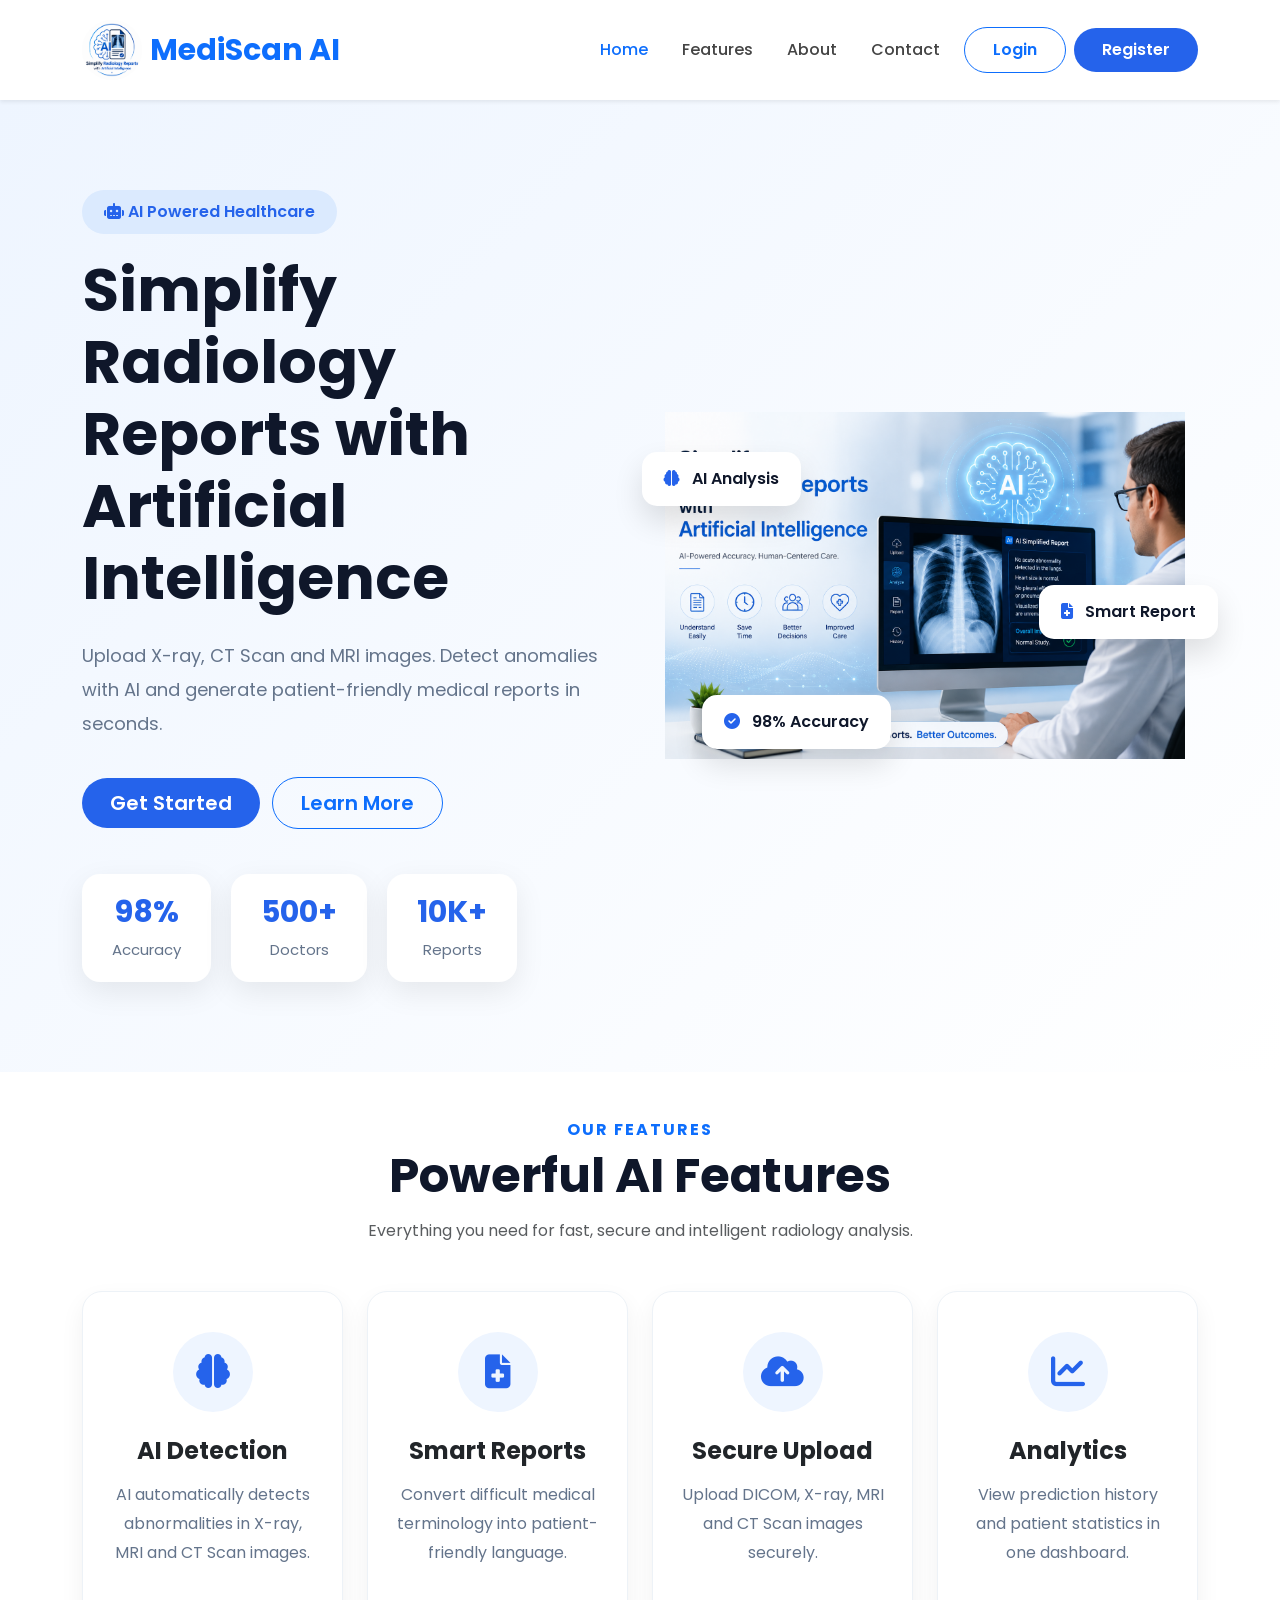
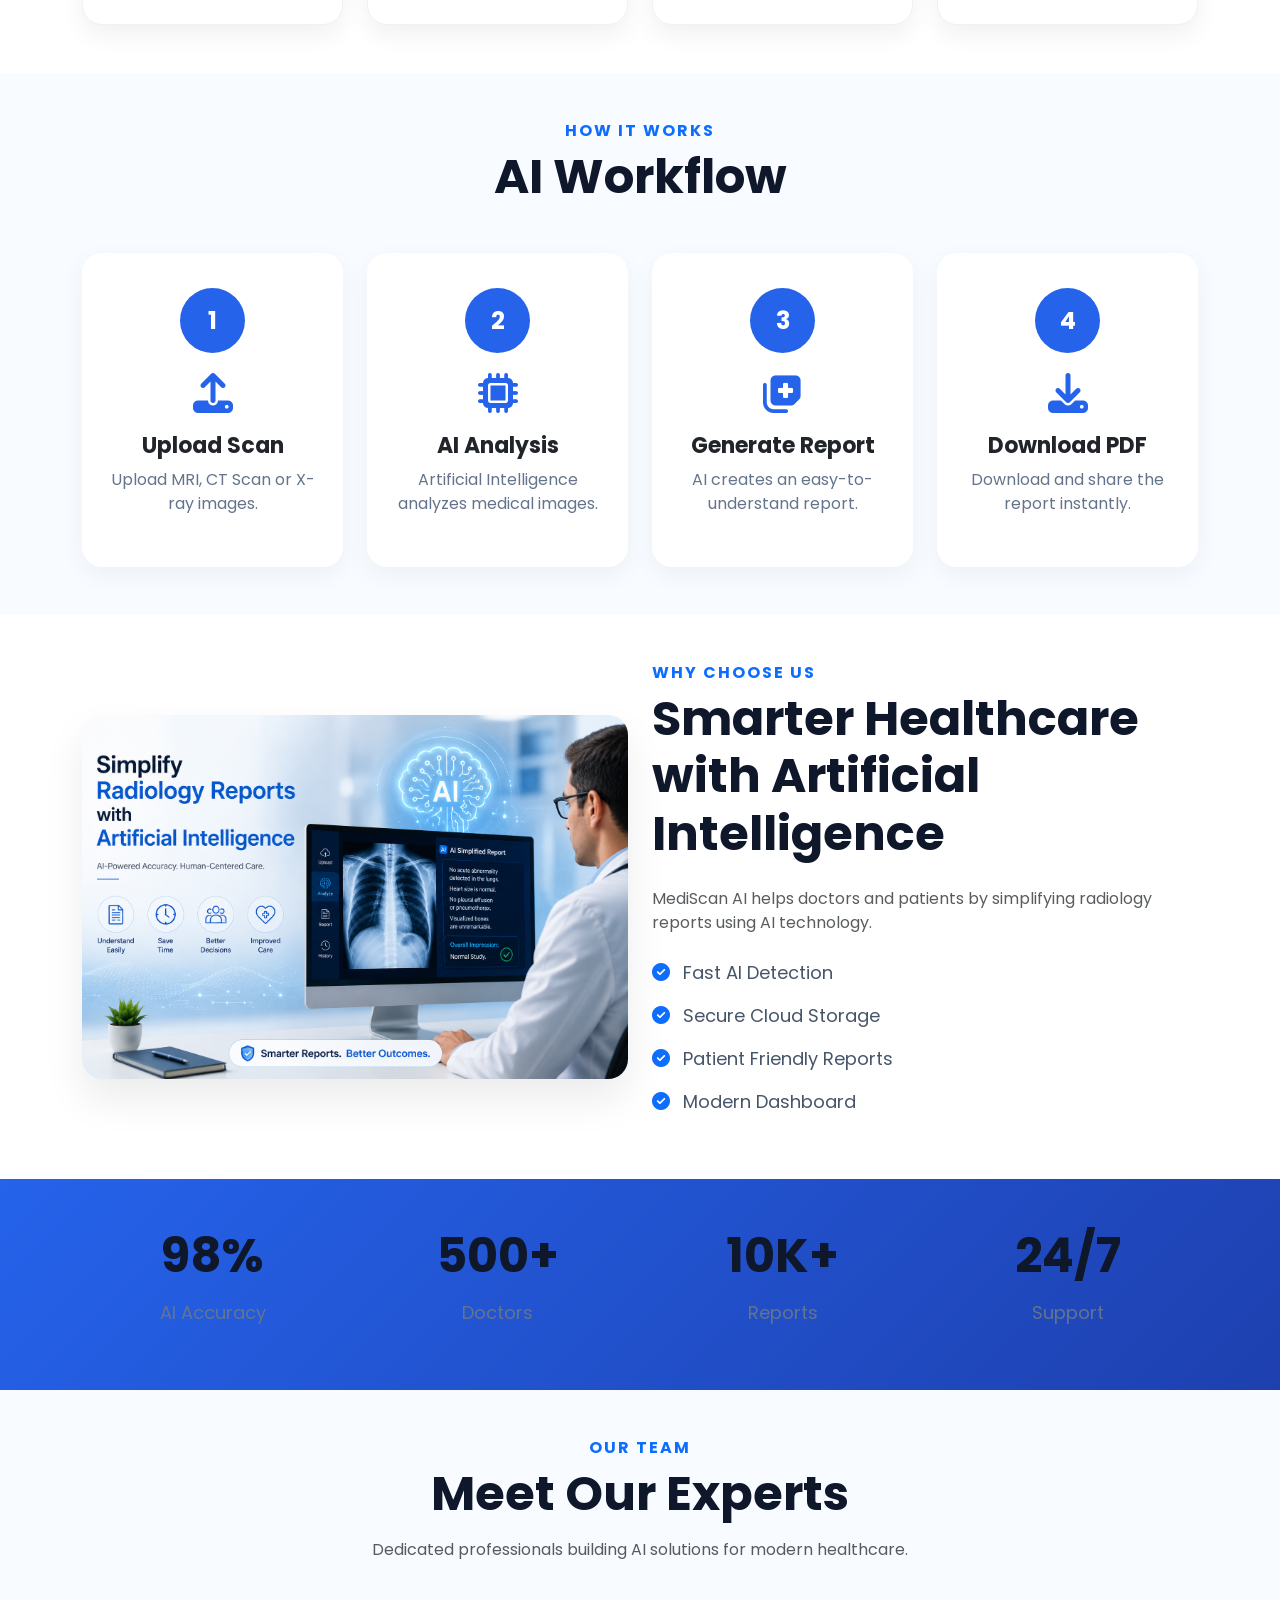
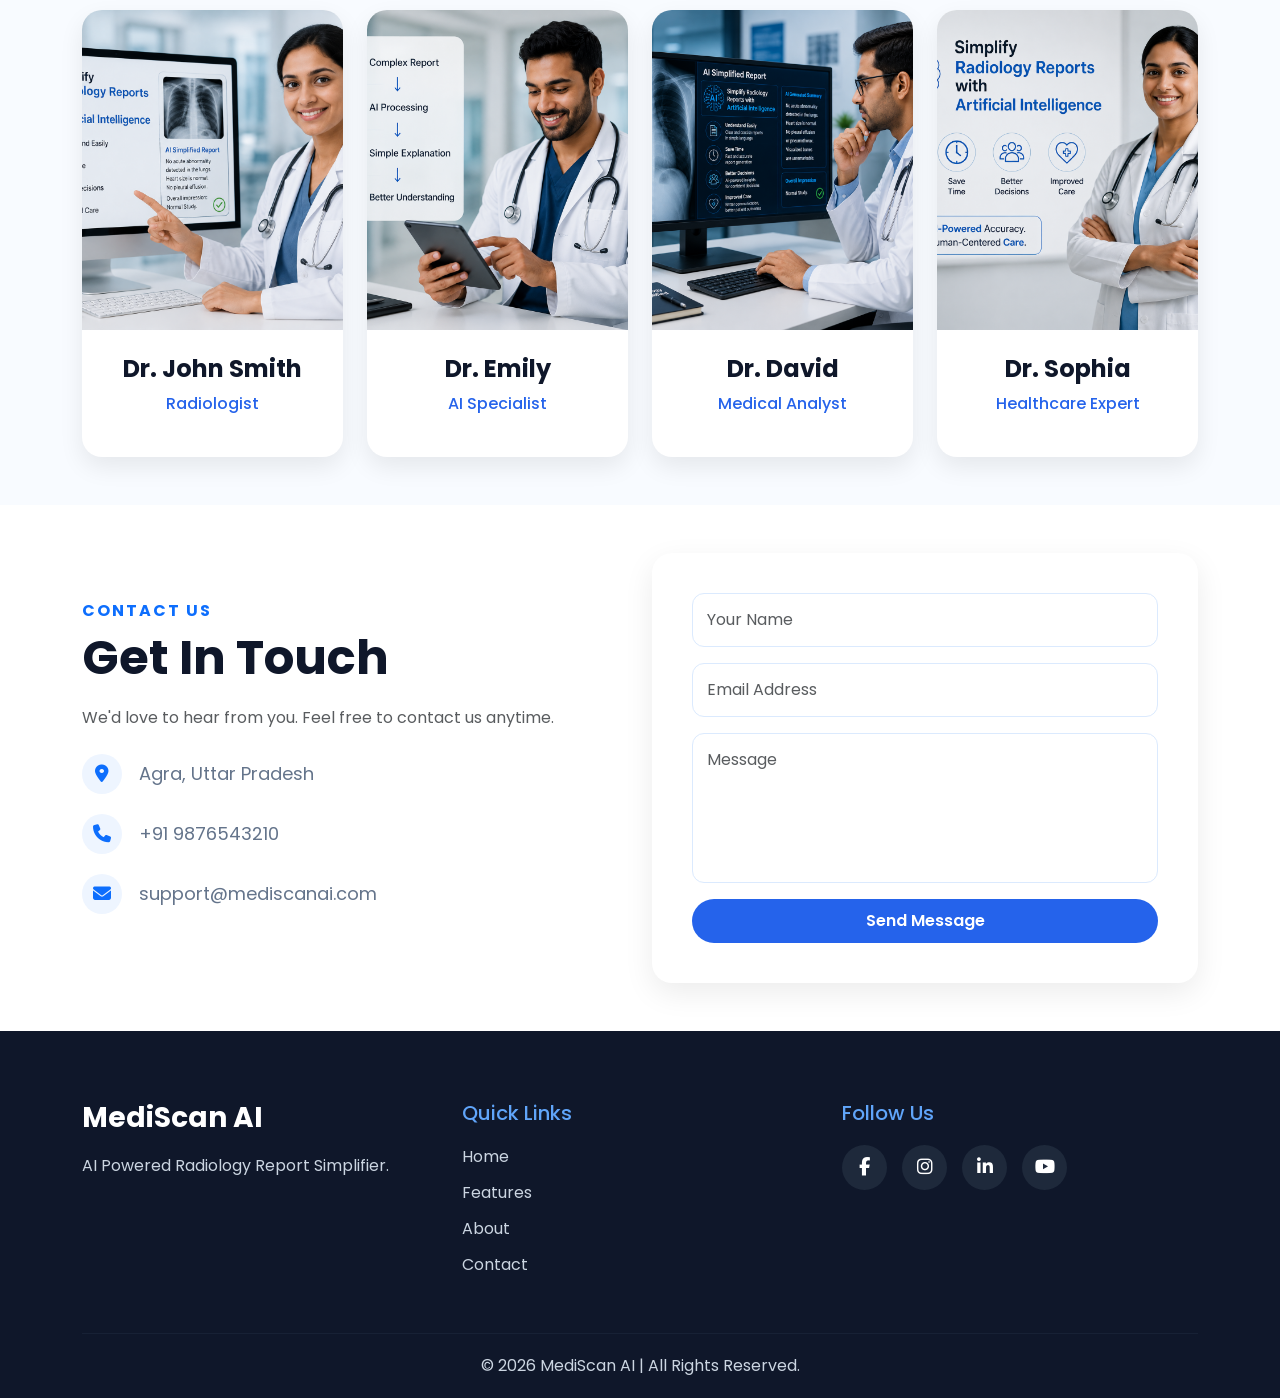
==== frontend/templates/index.html @ 9b52ec19 "update" ====
<!DOCTYPE html>
<html lang="en">

<head>

    <meta charset="UTF-8">
    <meta name="viewport" content="width=device-width, initial-scale=1.0">

    <title>MediScan AI | AI Powered Radiology Report Simplifier</title>

    <!-- Bootstrap -->
     <link href="https://cdn.jsdelivr.net/npm/bootstrap@5.3.7/dist/css/bootstrap.min.css" rel="stylesheet">
    <!-- <link rel="stylesheet" href="../static/bootstrap/css/bootstrap.min.css"> -->

    <!-- Font Awesome -->
    <link rel="stylesheet"
        href="https://cdnjs.cloudflare.com/ajax/libs/font-awesome/6.7.2/css/all.min.css">

    <!-- Google Font -->
    <link href="https://fonts.googleapis.com/css2?family=Poppins:wght@300;400;500;600;700;800&display=swap"
        rel="stylesheet">

    <!-- Custom CSS -->
    <link rel="stylesheet" href="../static/css/style.css">

</head>

<body>

    <!-- ================= NAVBAR ================= -->

    <nav class="navbar navbar-expand-lg navbar-light bg-white shadow-sm sticky-top">

        <div class="container">

            <a class="navbar-brand d-flex align-items-center" href="#">

                <img src="../static/images/logo.png"
                    class="logo me-2"
                    alt="Logo">

                <span>MediScan AI</span>

            </a>

            <button class="navbar-toggler"
                type="button"
                data-bs-toggle="collapse"
                data-bs-target="#navbar">

                <span class="navbar-toggler-icon"></span>

            </button>

            <div class="collapse navbar-collapse" id="navbar">

                <ul class="navbar-nav ms-auto align-items-lg-center">

                    <li class="nav-item">
                        <a class="nav-link active" href="#">Home</a>
                    </li>

                    <li class="nav-item">
                        <a class="nav-link" href="#features">Features</a>
                    </li>

                    <li class="nav-item">
                        <a class="nav-link" href="#about">About</a>
                    </li>

                    <li class="nav-item">
                        <a class="nav-link" href="#contact">Contact</a>
                    </li>

                    <li class="nav-item ms-lg-3">

                        <a href="login.html"
                            class="btn btn-outline-primary">

                            Login

                        </a>

                    </li>

                    <li class="nav-item ms-lg-2">

                        <a href="register.html"
                            class="btn btn-primary">

                            Register

                        </a>

                    </li>

                </ul>

            </div>

        </div>

    </nav>

    <!-- ================= HERO ================= -->

    <section class="hero">

        <div class="container">

            <div class="row align-items-center">

                <!-- Left Side -->

                <div class="col-lg-6">

                    <span class="hero-badge">

                        <i class="fa-solid fa-robot"></i>

                        AI Powered Healthcare

                    </span>

                    <h1>

                        Simplify Radiology Reports
                        with Artificial Intelligence

                    </h1>

                    <p>

                        Upload X-ray, CT Scan and MRI images.
                        Detect anomalies with AI and generate
                        patient-friendly medical reports in seconds.

                    </p>

                    <div class="hero-btn">

                        <a href="login.html"
                            class="btn btn-primary btn-lg">

                            Get Started

                        </a>

                        <a href="#features"
                            class="btn btn-outline-primary btn-lg ms-2">

                            Learn More

                        </a>

                    </div>

                    <!-- Hero Stats -->

                    <div class="hero-stats">

                        <div class="stat-card">

                            <h3>98%</h3>

                            <span>Accuracy</span>

                        </div>

                        <div class="stat-card">

                            <h3>500+</h3>

                            <span>Doctors</span>

                        </div>

                        <div class="stat-card">

                            <h3>10K+</h3>

                            <span>Reports</span>

                        </div>

                    </div>

                </div>

                <!-- Right Side -->

                <div class="col-lg-6">

                    <div class="hero-image-box">

                        <img src="../static/images/hero.png"
                            class="img-fluid hero-image">

                        <!-- Floating Card 1 -->

                        <div class="floating-card card-one">

                            <i class="fa-solid fa-brain"></i>

                            AI Analysis

                        </div>

                        <!-- Floating Card 2 -->

                        <div class="floating-card card-two">

                            <i class="fa-solid fa-file-medical"></i>

                            Smart Report

                        </div>

                        <!-- Floating Card 3 -->

                        <div class="floating-card card-three">

                            <i class="fa-solid fa-circle-check"></i>

                            98% Accuracy

                        </div>

                    </div>

                </div>

            </div>

        </div>

    </section>

    <!-- ================= FEATURES SECTION ================= -->

<section class="features py-5" id="features">

    <div class="container">

        <div class="text-center mb-5">

            <h6 class="text-primary fw-bold">OUR FEATURES</h6>

            <h2 class="fw-bold display-5">
                Powerful AI Features
            </h2>

            <p class="text-muted">
                Everything you need for fast, secure and intelligent radiology analysis.
            </p>

        </div>

        <div class="row g-4">

            <!-- Card 1 -->

            <div class="col-lg-3 col-md-6">

                <div class="feature-card">

                    <div class="feature-icon">
                        <i class="fas fa-brain"></i>
                    </div>

                    <h4>AI Detection</h4>

                    <p>
                        AI automatically detects abnormalities in X-ray, MRI and CT Scan images.
                    </p>

                </div>

            </div>

            <!-- Card 2 -->

            <div class="col-lg-3 col-md-6">

                <div class="feature-card">

                    <div class="feature-icon">
                        <i class="fas fa-file-medical"></i>
                    </div>

                    <h4>Smart Reports</h4>

                    <p>
                        Convert difficult medical terminology into patient-friendly language.
                    </p>

                </div>

            </div>

            <!-- Card 3 -->

            <div class="col-lg-3 col-md-6">

                <div class="feature-card">

                    <div class="feature-icon">
                        <i class="fas fa-cloud-upload-alt"></i>
                    </div>

                    <h4>Secure Upload</h4>

                    <p>
                        Upload DICOM, X-ray, MRI and CT Scan images securely.
                    </p>

                </div>

            </div>

            <!-- Card 4 -->

            <div class="col-lg-3 col-md-6">

                <div class="feature-card">

                    <div class="feature-icon">
                        <i class="fas fa-chart-line"></i>
                    </div>

                    <h4>Analytics</h4>

                    <p>
                        View prediction history and patient statistics in one dashboard.
                    </p>

                </div>

            </div>

        </div>

    </div>

</section>

<!-- ================= HOW IT WORKS ================= -->

<section class="process py-5">

    <div class="container">

        <div class="text-center mb-5">

            <h6 class="text-primary fw-bold">
                HOW IT WORKS
            </h6>

            <h2 class="display-5 fw-bold">
                AI Workflow
            </h2>

        </div>

        <div class="row text-center">

            <div class="col-lg-3 col-md-6">

                <div class="step-card">

                    <div class="step-number">1</div>

                    <i class="fas fa-upload"></i>

                    <h5>Upload Scan</h5>

                    <p>Upload MRI, CT Scan or X-ray images.</p>

                </div>

            </div>

            <div class="col-lg-3 col-md-6">

                <div class="step-card">

                    <div class="step-number">2</div>

                    <i class="fas fa-microchip"></i>

                    <h5>AI Analysis</h5>

                    <p>Artificial Intelligence analyzes medical images.</p>

                </div>

            </div>

            <div class="col-lg-3 col-md-6">

                <div class="step-card">

                    <div class="step-number">3</div>

                    <i class="fas fa-notes-medical"></i>

                    <h5>Generate Report</h5>

                    <p>AI creates an easy-to-understand report.</p>

                </div>

            </div>

            <div class="col-lg-3 col-md-6">

                <div class="step-card">

                    <div class="step-number">4</div>

                    <i class="fas fa-download"></i>

                    <h5>Download PDF</h5>

                    <p>Download and share the report instantly.</p>

                </div>

            </div>

        </div>

    </div>

</section>

<!-- ================= WHY CHOOSE US ================= -->

<section class="choose py-5" id="about">

    <div class="container">

        <div class="row align-items-center">

            <div class="col-lg-6">

                <img src="../static/images/about.png"
                    class="img-fluid"
                    alt="About">

            </div>

            <div class="col-lg-6">

                <h6 class="text-primary fw-bold">
                    WHY CHOOSE US
                </h6>

                <h2 class="display-5 fw-bold mb-4">

                    Smarter Healthcare with Artificial Intelligence

                </h2>

                <p class="text-muted">

                    MediScan AI helps doctors and patients by simplifying radiology
                    reports using AI technology.

                </p>

                <ul class="list-unstyled mt-4">

                    <li class="mb-3">
                        <i class="fas fa-check-circle text-primary me-2"></i>
                        Fast AI Detection
                    </li>

                    <li class="mb-3">
                        <i class="fas fa-check-circle text-primary me-2"></i>
                        Secure Cloud Storage
                    </li>

                    <li class="mb-3">
                        <i class="fas fa-check-circle text-primary me-2"></i>
                        Patient Friendly Reports
                    </li>

                    <li class="mb-3">
                        <i class="fas fa-check-circle text-primary me-2"></i>
                        Modern Dashboard
                    </li>

                </ul>

            </div>

        </div>

    </div>

</section>

<!-- part -2 -->

<!-- ================= COUNTER ================= -->

<section class="counter py-5">

    <div class="container">

        <div class="row text-center">

            <div class="col-lg-3 col-md-6">

                <div class="counter-box">

                    <h2>98%</h2>

                    <p>AI Accuracy</p>

                </div>

            </div>

            <div class="col-lg-3 col-md-6">

                <div class="counter-box">

                    <h2>500+</h2>

                    <p>Doctors</p>

                </div>

            </div>

            <div class="col-lg-3 col-md-6">

                <div class="counter-box">

                    <h2>10K+</h2>

                    <p>Reports</p>

                </div>

            </div>

            <div class="col-lg-3 col-md-6">

                <div class="counter-box">

                    <h2>24/7</h2>

                    <p>Support</p>

                </div>

            </div>

        </div>

    </div>

</section>
<!-- part -2 ending -->


<!-- part - 3 -->

<!-- ================= TEAM SECTION ================= -->

<section class="team py-5" id="team">

    <div class="container">

        <div class="text-center mb-5">

            <h6 class="text-primary fw-bold">
                OUR TEAM
            </h6>

            <h2 class="display-5 fw-bold">
                Meet Our Experts
            </h2>

            <p class="text-muted">
                Dedicated professionals building AI solutions for modern healthcare.
            </p>

        </div>

        <div class="row g-4">

            <!-- Member 1 -->

            <div class="col-lg-3 col-md-6">

                <div class="team-card">

                    <img src="../static/images/team1.png"
                        class="img-fluid">

                    <div class="team-content">

                        <h4>Dr. John Smith</h4>

                        <p>Radiologist</p>

                    </div>

                </div>

            </div>

            <!-- Member 2 -->

            <div class="col-lg-3 col-md-6">

                <div class="team-card">

                    <img src="../static/images/team2.png"
                        class="img-fluid">

                    <div class="team-content">

                        <h4>Dr. Emily</h4>

                        <p>AI Specialist</p>

                    </div>

                </div>

            </div>

            <!-- Member 3 -->

            <div class="col-lg-3 col-md-6">

                <div class="team-card">

                    <img src="../static/images/team3.png"
                        class="img-fluid">

                    <div class="team-content">

                        <h4>Dr. David</h4>

                        <p>Medical Analyst</p>

                    </div>

                </div>

            </div>

            <!-- Member 4 -->

            <div class="col-lg-3 col-md-6">

                <div class="team-card">

                    <img src="../static/images/team4.png"
                        class="img-fluid">

                    <div class="team-content">

                        <h4>Dr. Sophia</h4>

                        <p>Healthcare Expert</p>

                    </div>

                </div>

            </div>

        </div>

    </div>

</section>

<!-- ================= CONTACT ================= -->

<section class="contact py-5" id="contact">

    <div class="container">

        <div class="row align-items-center">

            <div class="col-lg-6">

                <h6 class="text-primary fw-bold">
                    CONTACT US
                </h6>

                <h2 class="display-5 fw-bold">
                    Get In Touch
                </h2>

                <p class="text-muted">

                    We'd love to hear from you. Feel free to contact us anytime.

                </p>

                <div class="contact-info mt-4">

                    <p>
                        <i class="fas fa-map-marker-alt text-primary"></i>

                        Agra, Uttar Pradesh
                    </p>

                    <p>
                        <i class="fas fa-phone text-primary"></i>

                        +91 9876543210
                    </p>

                    <p>
                        <i class="fas fa-envelope text-primary"></i>

                        support@mediscanai.com
                    </p>

                </div>

            </div>

            <div class="col-lg-6">

                <form>

                    <input
                        type="text"
                        class="form-control mb-3"
                        placeholder="Your Name">

                    <input
                        type="email"
                        class="form-control mb-3"
                        placeholder="Email Address">

                    <textarea
                        rows="5"
                        class="form-control mb-3"
                        placeholder="Message"></textarea>

                    <button class="btn btn-primary">

                        Send Message

                    </button>

                </form>

            </div>

        </div>

    </div>

</section>

<!-- ================= FOOTER ================= -->

<footer class="footer">

    <div class="container">

        <div class="row">

            <div class="col-lg-4">

                <h3>MediScan AI</h3>

                <p>

                    AI Powered Radiology Report Simplifier.

                </p>

            </div>

            <div class="col-lg-4">

                <h5>Quick Links</h5>

                <ul>

                    <li><a href="#">Home</a></li>

                    <li><a href="#features">Features</a></li>

                    <li><a href="#about">About</a></li>

                    <li><a href="#contact">Contact</a></li>

                </ul>

            </div>

            <div class="col-lg-4">

                <h5>Follow Us</h5>

                <div class="social-icons">

                    <a href="#">
                        <i class="fab fa-facebook-f"></i>
                    </a>

                    <a href="#">
                        <i class="fab fa-instagram"></i>
                    </a>

                    <a href="#">
                        <i class="fab fa-linkedin-in"></i>
                    </a>

                    <a href="#">
                        <i class="fab fa-youtube"></i>
                    </a>

                </div>

            </div>

        </div>

        <hr>

        <p class="text-center mb-0">

            © 2026 MediScan AI | All Rights Reserved.

        </p>

    </div>

</footer>

<!-- part - 3 ending -->

    <!-- Next Section -->



    <!-- Bootstrap JS -->
     <script src="https://cdn.jsdelivr.net/npm/bootstrap@5.3.7/dist/js/bootstrap.bundle.min.js"></script>

    <!-- <script src="../static/bootstrap/js/bootstrap.bundle.min.js"></script> -->

    <!-- Main JS -->

    <script src="../static/js/main.js"></script>

</body>

</html>
---- frontend/static/css/style.css ----
/* part -1 */
/*=========================================
        GOOGLE FONT
=========================================*/
@import url('https://fonts.googleapis.com/css2?family=Poppins:wght@300;400;500;600;700;800&display=swap');

/*=========================================
            RESET
=========================================*/

*{
    margin:0;
    padding:0;
    box-sizing:border-box;
    font-family:'Poppins',sans-serif;
}

html{
    scroll-behavior:smooth;
}

body{
    background:#f5f9ff;
    overflow-x:hidden;
}

/*=========================================
            NAVBAR
=========================================*/

.navbar{
    padding:15px 0;
    transition:.3s;
}

.logo{
    width:60px;
    height:60px;
    border-radius:50%;
}

.navbar-brand span{
    font-size:30px;
    font-weight:700;
    color:#0d6efd;
}

.nav-link{
    margin-left:18px;
    color:#444 !important;
    font-weight:500;
    transition:.3s;
}

.nav-link:hover{
    color:#0d6efd !important;
}

.nav-link.active{
    color:#0d6efd !important;
}

.btn{
    border-radius:40px;
    padding:10px 28px;
    font-weight:600;
}

/*=========================================
            HERO SECTION
=========================================*/

.hero{

    padding:90px 0;

    background:linear-gradient(135deg,#eef5ff,#ffffff);

}

.hero-badge{

    display:inline-block;

    padding:10px 22px;

    background:#dbeafe;

    color:#2563eb;

    border-radius:30px;

    font-weight:600;

    margin-bottom:20px;

}

.hero h1{

    font-size:60px;

    font-weight:700;

    line-height:1.2;

    color:#0f172a;

    margin-bottom:25px;

}

.hero p{

    font-size:18px;

    color:#64748b;

    line-height:1.9;

    margin-bottom:35px;

}

.hero-btn{

    margin-bottom:45px;

}

/*=========================================
        HERO STATS
=========================================*/

.hero-stats{

    display:flex;

    gap:20px;

    flex-wrap:wrap;

}

.stat-card{

    background:#fff;

    padding:20px 30px;

    border-radius:18px;

    box-shadow:0 10px 30px rgba(0,0,0,.08);

    text-align:center;

    transition:.3s;

}

.stat-card:hover{

    transform:translateY(-8px);

}

.stat-card h3{

    color:#2563eb;

    font-size:30px;

    font-weight:700;

}

.stat-card span{

    color:#64748b;

    font-size:15px;

}

/*=========================================
        HERO IMAGE
=========================================*/

.hero-image-box{

    position:relative;

    text-align:center;

}

.hero-image{

    width:100%;

    max-width:520px;

    animation:float 4s ease-in-out infinite;

}

/*=========================================
        FLOATING CARDS
=========================================*/

.floating-card{

    position:absolute;

    background:#fff;

    padding:15px 22px;

    border-radius:15px;

    box-shadow:0 15px 30px rgba(0,0,0,.12);

    font-weight:600;

    color:#0f172a;

    animation:floatCard 3s ease-in-out infinite;

}

.floating-card i{

    color:#2563eb;

    margin-right:8px;

}

.card-one{

    top:40px;

    left:-10px;

}

.card-two{

    bottom:120px;

    right:-20px;

}

.card-three{

    bottom:10px;

    left:50px;

}

/*=========================================
            ANIMATION
=========================================*/

@keyframes float{

    0%{
        transform:translateY(0);
    }

    50%{
        transform:translateY(-18px);
    }

    100%{
        transform:translateY(0);
    }

}

@keyframes floatCard{

    0%{
        transform:translateY(0);
    }

    50%{
        transform:translateY(-10px);
    }

    100%{
        transform:translateY(0);
    }

}

/*=========================================
        BUTTON EFFECT
=========================================*/

.btn-primary{

    background:#2563eb;

    border:none;

}

.btn-primary:hover{

    background:#1d4ed8;

    transform:translateY(-3px);

    box-shadow:0 10px 25px rgba(37,99,235,.35);

}

.btn-outline-primary:hover{

    transform:translateY(-3px);

}

/*=========================================
        RESPONSIVE
=========================================*/

@media(max-width:991px){

.hero{

    text-align:center;

}

.hero h1{

    font-size:42px;

}

.hero-image{

    margin-top:50px;

}

.hero-stats{

    justify-content:center;

}

.floating-card{

    display:none;

}

}

@media(max-width:576px){

.hero{

    padding:60px 0;

}

.hero h1{

    font-size:32px;

}

.hero p{

    font-size:16px;

}

.btn{

    width:100%;

    margin-bottom:15px;

}

.hero-stats{

    flex-direction:column;

}

.stat-card{

    width:100%;

}

}


 /* part - 2 */
/*=========================================
        FEATURES SECTION
=========================================*/

.features{

    padding:100px 0;

    background:#ffffff;

}

.feature-card{

    background:#ffffff;

    padding:40px 25px;

    border-radius:20px;

    text-align:center;

    transition:.4s;

    box-shadow:0 10px 25px rgba(0,0,0,.06);

    border:1px solid #edf2f7;

    height:100%;

}

.feature-card:hover{

    transform:translateY(-12px);

    box-shadow:0 20px 40px rgba(37,99,235,.15);

}

.feature-icon{

    width:80px;

    height:80px;

    margin:auto;

    margin-bottom:25px;

    background:#eef5ff;

    color:#2563eb;

    border-radius:50%;

    display:flex;

    justify-content:center;

    align-items:center;

    font-size:34px;

    transition:.4s;

}

.feature-card:hover .feature-icon{

    background:#2563eb;

    color:#fff;

}

.feature-card h4{

    font-size:24px;

    font-weight:700;

    margin-bottom:15px;

}

.feature-card p{

    color:#64748b;

    line-height:1.8;

}

/*=========================================
        HOW IT WORKS
=========================================*/

.process{

    background:#f8fbff;

    padding:100px 0;

}

.step-card{

    background:#fff;

    padding:35px 25px;

    border-radius:20px;

    transition:.4s;

    box-shadow:0 8px 25px rgba(0,0,0,.05);

    height:100%;

}

.step-card:hover{

    transform:translateY(-10px);

}

.step-number{

    width:65px;

    height:65px;

    border-radius:50%;

    background:#2563eb;

    color:white;

    font-size:24px;

    font-weight:700;

    display:flex;

    justify-content:center;

    align-items:center;

    margin:auto;

    margin-bottom:20px;

}

.step-card i{

    font-size:40px;

    color:#2563eb;

    margin-bottom:20px;

}

.step-card h5{

    font-size:22px;

    font-weight:700;

}

.step-card p{

    color:#64748b;

}

/*=========================================
        WHY CHOOSE US
=========================================*/

.choose{

    padding:100px 0;

    background:#fff;

}

.choose img{

    border-radius:20px;

    box-shadow:0 20px 40px rgba(0,0,0,.08);

}

.choose h2{

    color:#0f172a;

}

.choose ul li{

    font-size:18px;

    color:#475569;

}

/*=========================================
        COUNTER
=========================================*/

.counter{

    padding:80px 0;

    background:linear-gradient(135deg,#2563eb,#1e40af);

}

.counter-box{

    color:#fff;

    text-align:center;

}

.counter-box h2{

    font-size:48px;

    font-weight:700;

}

.counter-box p{

    font-size:18px;

    margin-top:10px;

}

/*=========================================
        SECTION TITLE
=========================================*/

section h6{

    letter-spacing:2px;

    text-transform:uppercase;

}

section h2{

    color:#0f172a;

    margin-bottom:15px;

}

section p{

    color:#64748b;

}

/*=========================================
        RESPONSIVE
=========================================*/

@media(max-width:991px){

.feature-card,
.step-card{

    margin-bottom:30px;

}

.choose{

    text-align:center;

}

.choose img{

    margin-bottom:40px;

}

.counter-box{

    margin-bottom:30px;

}

}

@media(max-width:576px){

.feature-card{

    padding:30px 20px;

}

.step-card{

    padding:30px 20px;

}

.counter-box h2{

    font-size:36px;

}

}


/* Mobile views */

/*=========================================
        MOBILE VIEW
=========================================*/

@media (max-width:768px){

/* Navbar */

.navbar-brand span{

    font-size:22px;

}

.logo{

    width:45px;
    height:45px;

}

.navbar-nav{

    text-align:center;

}

.nav-item{

    margin:10px 0;

}

/* Hero */

.hero{

    padding:60px 0;

    text-align:center;

}

.hero h1{

    font-size:34px;

}

.hero p{

    font-size:16px;

}

.hero-btn{

    display:flex;

    flex-direction:column;

    gap:15px;

}

.hero-btn .btn{

    width:100%;

}

.hero-image{

    margin-top:40px;

    max-width:330px;

}

.floating-card{

    display:none;

}

/* Hero Stats */

.hero-stats{

    flex-direction:column;

    align-items:center;

}

.stat-card{

    width:90%;

}

/* Features */

.feature-card{

    margin-bottom:25px;

}

/* Process */

.step-card{

    margin-bottom:25px;

}

/* About */

.choose{

    text-align:center;

}

.choose img{

    margin-bottom:30px;

}

/* Counter */

.counter-box{

    margin-bottom:30px;

}

}

/* part -2 ending */

/* part - 3 */
/*=========================================
            TEAM SECTION
=========================================*/

.team{

    padding:100px 0;

    background:#f8fbff;

}

.team-card{

    background:#fff;

    border-radius:20px;

    overflow:hidden;

    box-shadow:0 10px 25px rgba(0,0,0,.08);

    transition:.4s;

    text-align:center;

    height:100%;

}

.team-card:hover{

    transform:translateY(-12px);

    box-shadow:0 20px 40px rgba(37,99,235,.18);

}

.team-card img{

    width:100%;

    height:320px;

    object-fit:cover;

}

.team-content{

    padding:25px;

}

.team-content h4{

    font-size:24px;

    font-weight:700;

    color:#0f172a;

}

.team-content p{

    color:#2563eb;

    font-weight:500;

}


/*=========================================
            CONTACT
=========================================*/

.contact{

    padding:100px 0;

    background:#ffffff;

}

.contact h2{

    margin-bottom:20px;

}

.contact-info p{

    font-size:18px;

    margin-bottom:20px;

}

.contact-info i{

    width:40px;

    height:40px;

    background:#eef5ff;

    color:#2563eb;

    border-radius:50%;

    text-align:center;

    line-height:40px;

    margin-right:12px;

}

.contact form{

    background:#fff;

    padding:40px;

    border-radius:20px;

    box-shadow:0 10px 30px rgba(0,0,0,.08);

}

.contact .form-control{

    border-radius:12px;

    padding:14px;

    border:1px solid #dbeafe;

}

.contact .form-control:focus{

    border-color:#2563eb;

    box-shadow:0 0 10px rgba(37,99,235,.15);

}

.contact textarea{

    resize:none;

}

.contact button{

    width:100%;

}


/*=========================================
            FOOTER
=========================================*/

.footer{

    background:#0f172a;

    color:#fff;

    padding:70px 0 20px;

}

.footer h3{

    font-weight:700;

    margin-bottom:20px;

}

.footer h5{

    margin-bottom:20px;

    color:#60a5fa;

}

.footer p{

    color:#cbd5e1;

}

.footer ul{

    list-style:none;

    padding:0;

}

.footer ul li{

    margin-bottom:12px;

}

.footer ul li a{

    color:#cbd5e1;

    text-decoration:none;

    transition:.3s;

}

.footer ul li a:hover{

    color:#60a5fa;

    padding-left:8px;

}

.social-icons{

    display:flex;

    gap:15px;

}

.social-icons a{

    width:45px;

    height:45px;

    background:#1e293b;

    border-radius:50%;

    display:flex;

    justify-content:center;

    align-items:center;

    color:#fff;

    text-decoration:none;

    transition:.3s;

    font-size:18px;

}

.social-icons a:hover{

    background:#2563eb;

    transform:translateY(-6px);

}

.footer hr{

    border-color:#334155;

    margin:40px 0 20px;

}


/*=========================================
            RESPONSIVE
=========================================*/

@media(max-width:991px){

.team-card{

    margin-bottom:30px;

}

.contact{

    text-align:center;

}

.contact-info{

    margin-bottom:40px;

}

.contact form{

    padding:30px;

}

.footer{

    text-align:center;

}

.social-icons{

    justify-content:center;

    margin-top:20px;

}

.footer .col-lg-4{

    margin-bottom:35px;

}

}


@media(max-width:576px){

.team{

    padding:70px 0;

}

.team-card img{

    height:260px;

}

.contact{

    padding:70px 0;

}

.contact form{

    padding:25px;

}

.footer{

    padding:50px 0 20px;

}

.footer h3{

    font-size:28px;

}

.footer h5{

    font-size:20px;

}

.social-icons a{

    width:40px;

    height:40px;

}

}
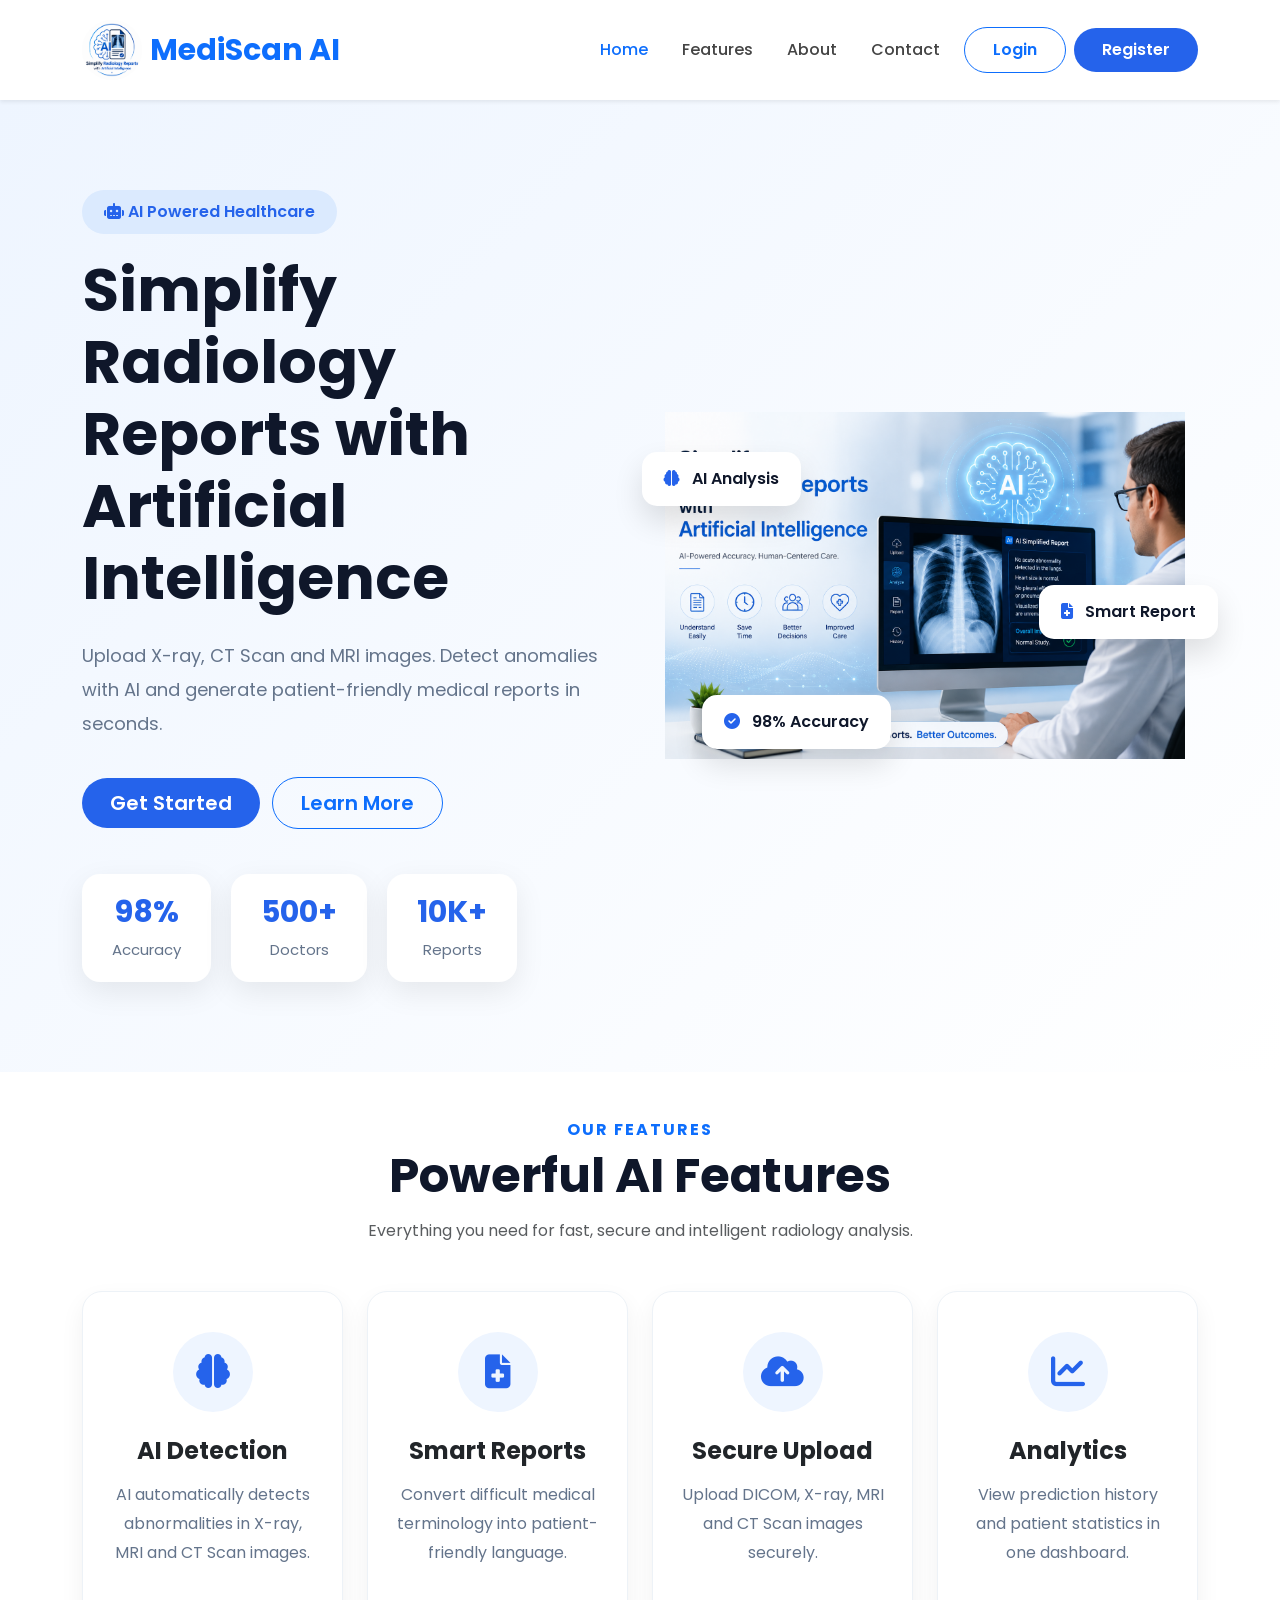
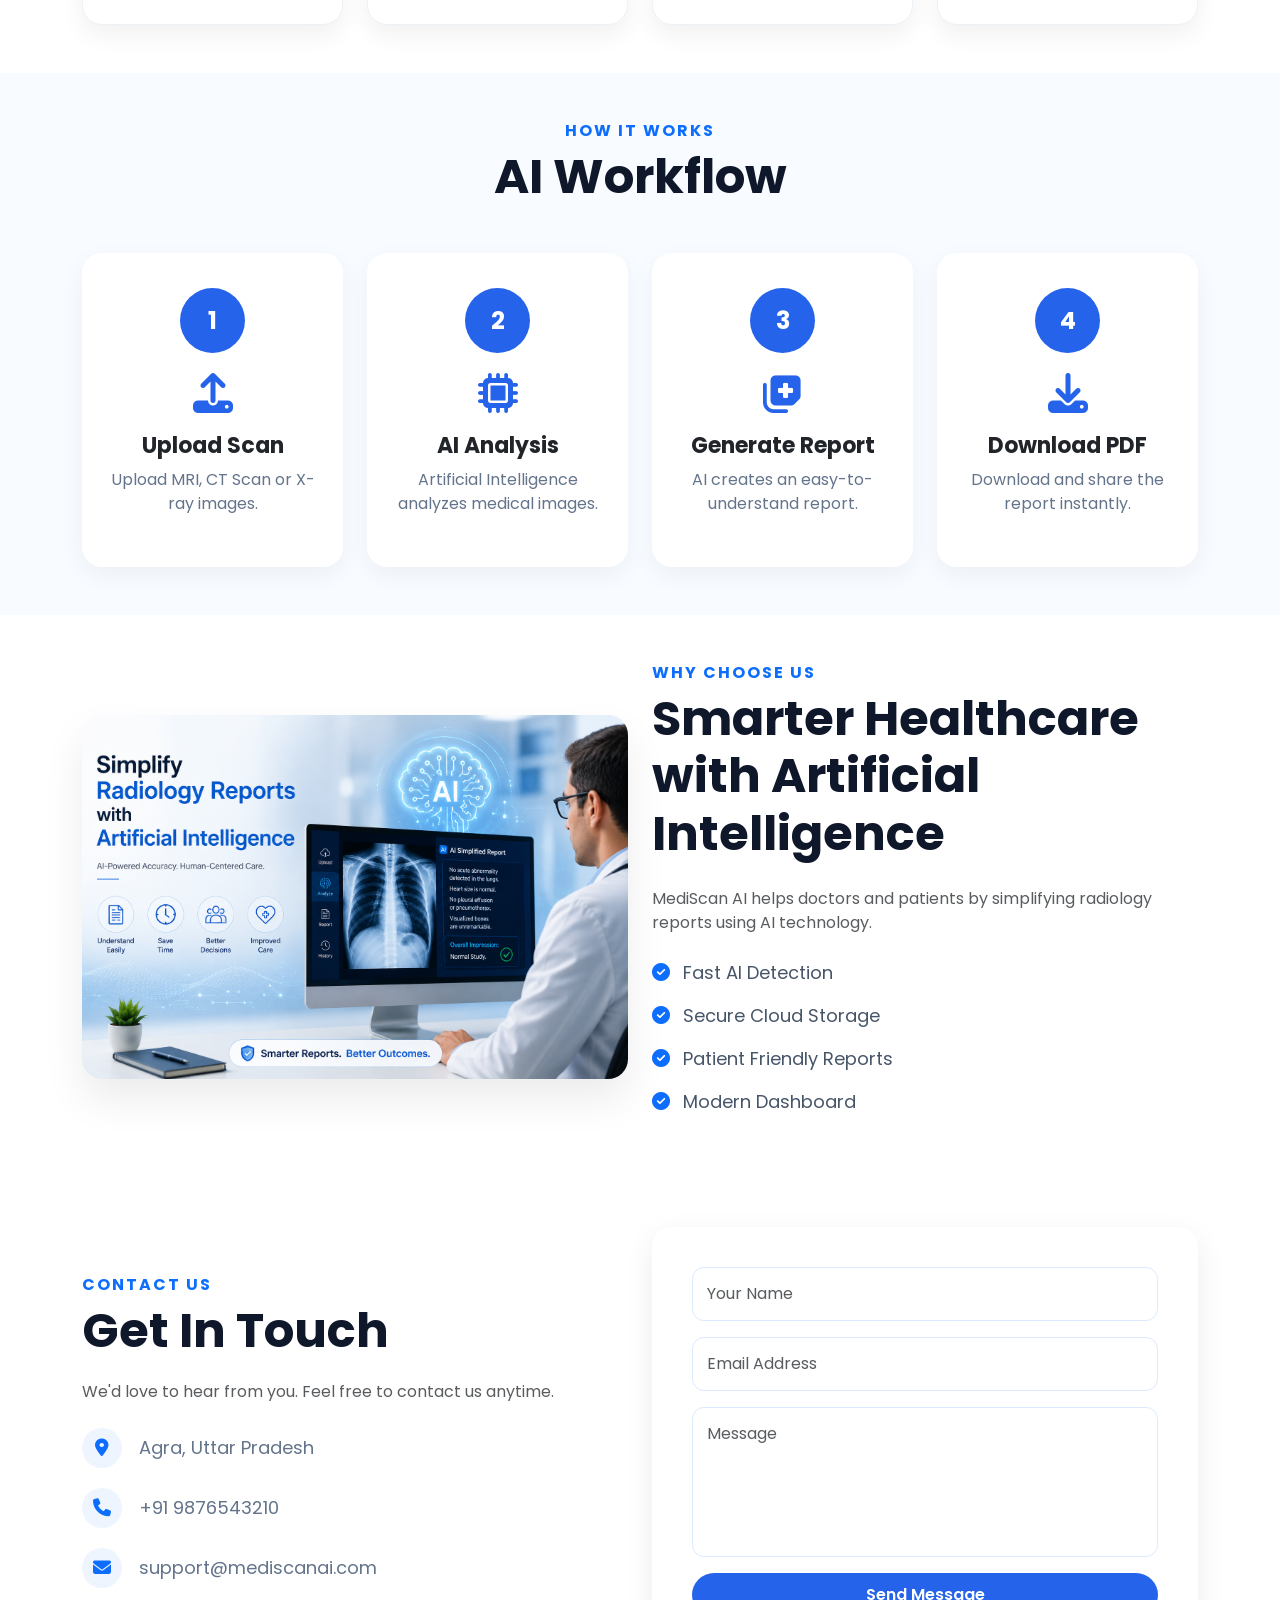
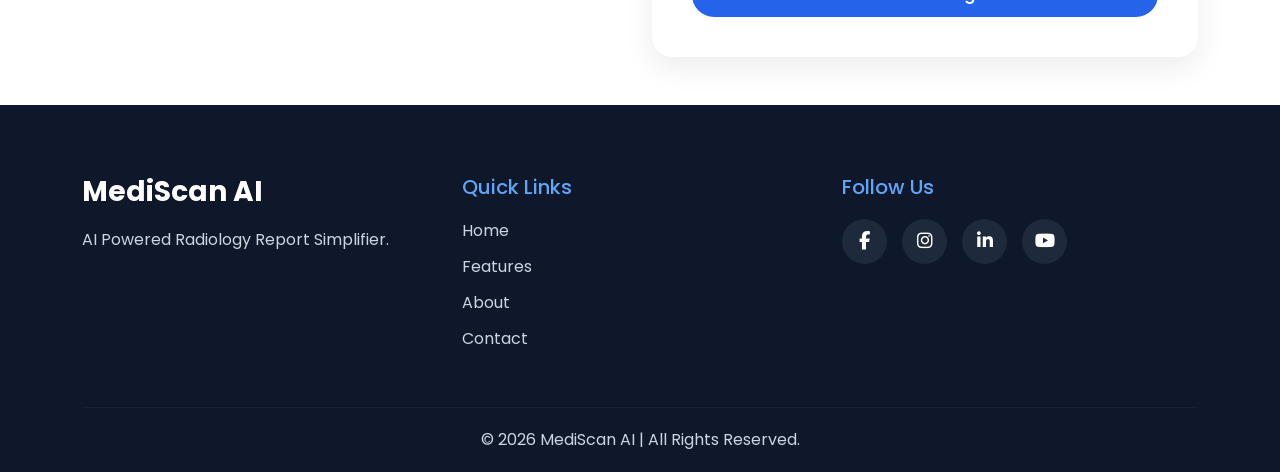
==== commit f917d22a: "now update frontend" ====
--- a/frontend/templates/index.html
+++ b/frontend/templates/index.html
@@ -1,857 +1,619 @@
-<!DOCTYPE html>
+<!doctype html>
 <html lang="en">
-
-<head>
-
-    <meta charset="UTF-8">
-    <meta name="viewport" content="width=device-width, initial-scale=1.0">
+  <head>
+    <meta charset="UTF-8" />
+    <meta name="viewport" content="width=device-width, initial-scale=1.0" />
 
     <title>MediScan AI | AI Powered Radiology Report Simplifier</title>
 
     <!-- Bootstrap -->
-     <link href="https://cdn.jsdelivr.net/npm/bootstrap@5.3.7/dist/css/bootstrap.min.css" rel="stylesheet">
+    <link
+      href="https://cdn.jsdelivr.net/npm/bootstrap@5.3.7/dist/css/bootstrap.min.css"
+      rel="stylesheet"
+    />
     <!-- <link rel="stylesheet" href="../static/bootstrap/css/bootstrap.min.css"> -->
 
     <!-- Font Awesome -->
-    <link rel="stylesheet"
-        href="https://cdnjs.cloudflare.com/ajax/libs/font-awesome/6.7.2/css/all.min.css">
+    <link
+      rel="stylesheet"
+      href="https://cdnjs.cloudflare.com/ajax/libs/font-awesome/6.7.2/css/all.min.css"
+    />
 
     <!-- Google Font -->
-    <link href="https://fonts.googleapis.com/css2?family=Poppins:wght@300;400;500;600;700;800&display=swap"
-        rel="stylesheet">
+    <link
+      href="https://fonts.googleapis.com/css2?family=Poppins:wght@300;400;500;600;700;800&display=swap"
+      rel="stylesheet"
+    />
+    <!-- <link rel="stylesheet" href="../static/css/theme.css"> -->
 
     <!-- Custom CSS -->
-    <link rel="stylesheet" href="../static/css/style.css">
-
-</head>
-
-<body>
-
+    <link rel="stylesheet" href="../static/css/style.css" />
+  </head>
+
+  <body>
     <!-- ================= NAVBAR ================= -->
 
-    <nav class="navbar navbar-expand-lg navbar-light bg-white shadow-sm sticky-top">
-
-        <div class="container">
-
-            <a class="navbar-brand d-flex align-items-center" href="#">
-
-                <img src="../static/images/logo.png"
-                    class="logo me-2"
-                    alt="Logo">
-
-                <span>MediScan AI</span>
-
-            </a>
-
-            <button class="navbar-toggler"
-                type="button"
-                data-bs-toggle="collapse"
-                data-bs-target="#navbar">
-
-                <span class="navbar-toggler-icon"></span>
-
-            </button>
-
-            <div class="collapse navbar-collapse" id="navbar">
-
-                <ul class="navbar-nav ms-auto align-items-lg-center">
-
-                    <li class="nav-item">
-                        <a class="nav-link active" href="#">Home</a>
-                    </li>
-
-                    <li class="nav-item">
-                        <a class="nav-link" href="#features">Features</a>
-                    </li>
-
-                    <li class="nav-item">
-                        <a class="nav-link" href="#about">About</a>
-                    </li>
-
-                    <li class="nav-item">
-                        <a class="nav-link" href="#contact">Contact</a>
-                    </li>
-
-                    <li class="nav-item ms-lg-3">
-
-                        <a href="login.html"
-                            class="btn btn-outline-primary">
-
-                            Login
-
-                        </a>
-
-                    </li>
-
-                    <li class="nav-item ms-lg-2">
-
-                        <a href="register.html"
-                            class="btn btn-primary">
-
-                            Register
-
-                        </a>
-
-                    </li>
-
-                </ul>
-
-            </div>
-
-        </div>
-
+    <nav
+      class="navbar navbar-expand-lg navbar-light bg-white shadow-sm sticky-top"
+    >
+      <div class="container">
+        <a class="navbar-brand d-flex align-items-center" href="#">
+          <img src="../static/images/logo.png" class="logo me-2" alt="Logo" />
+
+          <span>MediScan AI</span>
+        </a>
+
+        <button
+          class="navbar-toggler"
+          type="button"
+          data-bs-toggle="collapse"
+          data-bs-target="#navbar"
+        >
+          <span class="navbar-toggler-icon"></span>
+        </button>
+
+        <div class="collapse navbar-collapse" id="navbar">
+          <ul class="navbar-nav ms-auto align-items-lg-center">
+            <li class="nav-item">
+              <a class="nav-link active" href="#">Home</a>
+            </li>
+
+            <li class="nav-item">
+              <a class="nav-link" href="#features">Features</a>
+            </li>
+
+            <li class="nav-item">
+              <a class="nav-link" href="#about">About</a>
+            </li>
+
+            <li class="nav-item">
+              <a class="nav-link" href="#contact">Contact</a>
+            </li>
+
+            <li class="nav-item ms-lg-3">
+              <a href="login.html" class="btn btn-outline-primary"> Login </a>
+            </li>
+
+            <li class="nav-item ms-lg-2">
+              <a href="register.html" class="btn btn-primary"> Register </a>
+            </li>
+          </ul>
+        </div>
+      </div>
     </nav>
 
     <!-- ================= HERO ================= -->
 
     <section class="hero">
-
-        <div class="container">
-
-            <div class="row align-items-center">
-
-                <!-- Left Side -->
-
-                <div class="col-lg-6">
-
-                    <span class="hero-badge">
-
-                        <i class="fa-solid fa-robot"></i>
-
-                        AI Powered Healthcare
-
-                    </span>
-
-                    <h1>
-
-                        Simplify Radiology Reports
-                        with Artificial Intelligence
-
-                    </h1>
-
-                    <p>
-
-                        Upload X-ray, CT Scan and MRI images.
-                        Detect anomalies with AI and generate
-                        patient-friendly medical reports in seconds.
-
-                    </p>
-
-                    <div class="hero-btn">
-
-                        <a href="login.html"
-                            class="btn btn-primary btn-lg">
-
-                            Get Started
-
-                        </a>
-
-                        <a href="#features"
-                            class="btn btn-outline-primary btn-lg ms-2">
-
-                            Learn More
-
-                        </a>
-
-                    </div>
-
-                    <!-- Hero Stats -->
-
-                    <div class="hero-stats">
-
-                        <div class="stat-card">
-
-                            <h3>98%</h3>
-
-                            <span>Accuracy</span>
-
-                        </div>
-
-                        <div class="stat-card">
-
-                            <h3>500+</h3>
-
-                            <span>Doctors</span>
-
-                        </div>
-
-                        <div class="stat-card">
-
-                            <h3>10K+</h3>
-
-                            <span>Reports</span>
-
-                        </div>
-
-                    </div>
-
-                </div>
-
-                <!-- Right Side -->
-
-                <div class="col-lg-6">
-
-                    <div class="hero-image-box">
-
-                        <img src="../static/images/hero.png"
-                            class="img-fluid hero-image">
-
-                        <!-- Floating Card 1 -->
-
-                        <div class="floating-card card-one">
-
-                            <i class="fa-solid fa-brain"></i>
-
-                            AI Analysis
-
-                        </div>
-
-                        <!-- Floating Card 2 -->
-
-                        <div class="floating-card card-two">
-
-                            <i class="fa-solid fa-file-medical"></i>
-
-                            Smart Report
-
-                        </div>
-
-                        <!-- Floating Card 3 -->
-
-                        <div class="floating-card card-three">
-
-                            <i class="fa-solid fa-circle-check"></i>
-
-                            98% Accuracy
-
-                        </div>
-
-                    </div>
-
-                </div>
-
-            </div>
-
-        </div>
-
+      <div class="container">
+        <div class="row align-items-center">
+          <!-- Left Side -->
+
+          <div class="col-lg-6">
+            <span class="hero-badge">
+              <i class="fa-solid fa-robot"></i>
+
+              AI Powered Healthcare
+            </span>
+
+            <h1>Simplify Radiology Reports with Artificial Intelligence</h1>
+
+            <p>
+              Upload X-ray, CT Scan and MRI images. Detect anomalies with AI and
+              generate patient-friendly medical reports in seconds.
+            </p>
+
+            <div class="hero-btn">
+              <a href="login.html" class="btn btn-primary btn-lg">
+                Get Started
+              </a>
+
+              <a href="#features" class="btn btn-outline-primary btn-lg ms-2">
+                Learn More
+              </a>
+            </div>
+
+            <!-- Hero Stats -->
+
+            <div class="hero-stats">
+              <div class="stat-card">
+                <h3>98%</h3>
+
+                <span>Accuracy</span>
+              </div>
+
+              <div class="stat-card">
+                <h3>500+</h3>
+
+                <span>Doctors</span>
+              </div>
+
+              <div class="stat-card">
+                <h3>10K+</h3>
+
+                <span>Reports</span>
+              </div>
+            </div>
+          </div>
+
+          <!-- Right Side -->
+
+          <div class="col-lg-6">
+            <div class="hero-image-box">
+              <img
+                src="../static/images/hero.png"
+                class="img-fluid hero-image"
+              />
+
+              <!-- Floating Card 1 -->
+
+              <div class="floating-card card-one">
+                <i class="fa-solid fa-brain"></i>
+
+                AI Analysis
+              </div>
+
+              <!-- Floating Card 2 -->
+
+              <div class="floating-card card-two">
+                <i class="fa-solid fa-file-medical"></i>
+
+                Smart Report
+              </div>
+
+              <!-- Floating Card 3 -->
+
+              <div class="floating-card card-three">
+                <i class="fa-solid fa-circle-check"></i>
+
+                98% Accuracy
+              </div>
+            </div>
+          </div>
+        </div>
+      </div>
     </section>
 
     <!-- ================= FEATURES SECTION ================= -->
 
-<section class="features py-5" id="features">
-
-    <div class="container">
-
+    <section class="features py-5" id="features">
+      <div class="container">
         <div class="text-center mb-5">
-
-            <h6 class="text-primary fw-bold">OUR FEATURES</h6>
-
-            <h2 class="fw-bold display-5">
-                Powerful AI Features
+          <h6 class="text-primary fw-bold">OUR FEATURES</h6>
+
+          <h2 class="fw-bold display-5">Powerful AI Features</h2>
+
+          <p class="text-muted">
+            Everything you need for fast, secure and intelligent radiology
+            analysis.
+          </p>
+        </div>
+
+        <div class="row g-4">
+          <!-- Card 1 -->
+
+          <div class="col-lg-3 col-md-6">
+            <div class="feature-card">
+              <div class="feature-icon">
+                <i class="fas fa-brain"></i>
+              </div>
+
+              <h4>AI Detection</h4>
+
+              <p>
+                AI automatically detects abnormalities in X-ray, MRI and CT Scan
+                images.
+              </p>
+            </div>
+          </div>
+
+          <!-- Card 2 -->
+
+          <div class="col-lg-3 col-md-6">
+            <div class="feature-card">
+              <div class="feature-icon">
+                <i class="fas fa-file-medical"></i>
+              </div>
+
+              <h4>Smart Reports</h4>
+
+              <p>
+                Convert difficult medical terminology into patient-friendly
+                language.
+              </p>
+            </div>
+          </div>
+
+          <!-- Card 3 -->
+
+          <div class="col-lg-3 col-md-6">
+            <div class="feature-card">
+              <div class="feature-icon">
+                <i class="fas fa-cloud-upload-alt"></i>
+              </div>
+
+              <h4>Secure Upload</h4>
+
+              <p>Upload DICOM, X-ray, MRI and CT Scan images securely.</p>
+            </div>
+          </div>
+
+          <!-- Card 4 -->
+
+          <div class="col-lg-3 col-md-6">
+            <div class="feature-card">
+              <div class="feature-icon">
+                <i class="fas fa-chart-line"></i>
+              </div>
+
+              <h4>Analytics</h4>
+
+              <p>
+                View prediction history and patient statistics in one dashboard.
+              </p>
+            </div>
+          </div>
+        </div>
+      </div>
+    </section>
+
+    <!-- ================= HOW IT WORKS ================= -->
+
+    <section class="process py-5">
+      <div class="container">
+        <div class="text-center mb-5">
+          <h6 class="text-primary fw-bold">HOW IT WORKS</h6>
+
+          <h2 class="display-5 fw-bold">AI Workflow</h2>
+        </div>
+
+        <div class="row text-center">
+          <div class="col-lg-3 col-md-6">
+            <div class="step-card">
+              <div class="step-number">1</div>
+
+              <i class="fas fa-upload"></i>
+
+              <h5>Upload Scan</h5>
+
+              <p>Upload MRI, CT Scan or X-ray images.</p>
+            </div>
+          </div>
+
+          <div class="col-lg-3 col-md-6">
+            <div class="step-card">
+              <div class="step-number">2</div>
+
+              <i class="fas fa-microchip"></i>
+
+              <h5>AI Analysis</h5>
+
+              <p>Artificial Intelligence analyzes medical images.</p>
+            </div>
+          </div>
+
+          <div class="col-lg-3 col-md-6">
+            <div class="step-card">
+              <div class="step-number">3</div>
+
+              <i class="fas fa-notes-medical"></i>
+
+              <h5>Generate Report</h5>
+
+              <p>AI creates an easy-to-understand report.</p>
+            </div>
+          </div>
+
+          <div class="col-lg-3 col-md-6">
+            <div class="step-card">
+              <div class="step-number">4</div>
+
+              <i class="fas fa-download"></i>
+
+              <h5>Download PDF</h5>
+
+              <p>Download and share the report instantly.</p>
+            </div>
+          </div>
+        </div>
+      </div>
+    </section>
+
+    <!-- ================= WHY CHOOSE US ================= -->
+
+    <section class="choose py-5" id="about">
+      <div class="container">
+        <div class="row align-items-center">
+          <div class="col-lg-6">
+            <img
+              src="../static/images/about.png"
+              class="img-fluid"
+              alt="About"
+            />
+          </div>
+
+          <div class="col-lg-6">
+            <h6 class="text-primary fw-bold">WHY CHOOSE US</h6>
+
+            <h2 class="display-5 fw-bold mb-4">
+              Smarter Healthcare with Artificial Intelligence
             </h2>
 
             <p class="text-muted">
-                Everything you need for fast, secure and intelligent radiology analysis.
+              MediScan AI helps doctors and patients by simplifying radiology
+              reports using AI technology.
             </p>
 
+            <ul class="list-unstyled mt-4">
+              <li class="mb-3">
+                <i class="fas fa-check-circle text-primary me-2"></i>
+                Fast AI Detection
+              </li>
+
+              <li class="mb-3">
+                <i class="fas fa-check-circle text-primary me-2"></i>
+                Secure Cloud Storage
+              </li>
+
+              <li class="mb-3">
+                <i class="fas fa-check-circle text-primary me-2"></i>
+                Patient Friendly Reports
+              </li>
+
+              <li class="mb-3">
+                <i class="fas fa-check-circle text-primary me-2"></i>
+                Modern Dashboard
+              </li>
+            </ul>
+          </div>
+        </div>
+      </div>
+    </section>
+
+    <!-- part -2 -->
+
+    <!-- ================= COUNTER ================= -->
+
+    <!-- <section class="counter py-5">
+      <div class="container">
+        <div class="row text-center">
+          <div class="col-lg-3 col-md-6">
+            <div class="counter-box">
+              <h2>98%</h2>
+
+              <p>AI Accuracy</p>
+            </div>
+          </div>
+
+          <div class="col-lg-3 col-md-6">
+            <div class="counter-box">
+              <h2>500+</h2>
+
+              <p>Doctors</p>
+            </div>
+          </div>
+
+          <div class="col-lg-3 col-md-6">
+            <div class="counter-box">
+              <h2>10K+</h2>
+
+              <p>Reports</p>
+            </div>
+          </div>
+
+          <div class="col-lg-3 col-md-6">
+            <div class="counter-box">
+              <h2>24/7</h2>
+
+              <p>Support</p>
+            </div>
+          </div>
+        </div>
+      </div>
+    </section> -->
+    <!-- part -2 ending -->
+
+    <!-- part - 3 -->
+
+    <!-- ================= TEAM SECTION ================= -->
+
+    <!-- <section class="team py-5" id="team">
+      <div class="container">
+        <div class="text-center mb-5">
+          <h6 class="text-primary fw-bold">OUR TEAM</h6>
+
+          <h2 class="display-5 fw-bold">Meet Our Experts</h2>
+
+          <p class="text-muted">
+            Dedicated professionals building AI solutions for modern healthcare.
+          </p>
         </div>
 
         <div class="row g-4">
-
-            <!-- Card 1 -->
-
-            <div class="col-lg-3 col-md-6">
-
-                <div class="feature-card">
-
-                    <div class="feature-icon">
-                        <i class="fas fa-brain"></i>
-                    </div>
-
-                    <h4>AI Detection</h4>
-
-                    <p>
-                        AI automatically detects abnormalities in X-ray, MRI and CT Scan images.
-                    </p>
-
-                </div>
-
-            </div>
-
-            <!-- Card 2 -->
-
-            <div class="col-lg-3 col-md-6">
-
-                <div class="feature-card">
-
-                    <div class="feature-icon">
-                        <i class="fas fa-file-medical"></i>
-                    </div>
-
-                    <h4>Smart Reports</h4>
-
-                    <p>
-                        Convert difficult medical terminology into patient-friendly language.
-                    </p>
-
-                </div>
-
-            </div>
-
-            <!-- Card 3 -->
-
-            <div class="col-lg-3 col-md-6">
-
-                <div class="feature-card">
-
-                    <div class="feature-icon">
-                        <i class="fas fa-cloud-upload-alt"></i>
-                    </div>
-
-                    <h4>Secure Upload</h4>
-
-                    <p>
-                        Upload DICOM, X-ray, MRI and CT Scan images securely.
-                    </p>
-
-                </div>
-
-            </div>
-
-            <!-- Card 4 -->
-
-            <div class="col-lg-3 col-md-6">
-
-                <div class="feature-card">
-
-                    <div class="feature-icon">
-                        <i class="fas fa-chart-line"></i>
-                    </div>
-
-                    <h4>Analytics</h4>
-
-                    <p>
-                        View prediction history and patient statistics in one dashboard.
-                    </p>
-
-                </div>
-
-            </div>
-
-        </div>
-
-    </div>
-
-</section>
-
-<!-- ================= HOW IT WORKS ================= -->
-
-<section class="process py-5">
-
-    <div class="container">
-
-        <div class="text-center mb-5">
-
-            <h6 class="text-primary fw-bold">
-                HOW IT WORKS
-            </h6>
-
-            <h2 class="display-5 fw-bold">
-                AI Workflow
-            </h2>
-
-        </div>
-
-        <div class="row text-center">
-
-            <div class="col-lg-3 col-md-6">
-
-                <div class="step-card">
-
-                    <div class="step-number">1</div>
-
-                    <i class="fas fa-upload"></i>
-
-                    <h5>Upload Scan</h5>
-
-                    <p>Upload MRI, CT Scan or X-ray images.</p>
-
-                </div>
-
-            </div>
-
-            <div class="col-lg-3 col-md-6">
-
-                <div class="step-card">
-
-                    <div class="step-number">2</div>
-
-                    <i class="fas fa-microchip"></i>
-
-                    <h5>AI Analysis</h5>
-
-                    <p>Artificial Intelligence analyzes medical images.</p>
-
-                </div>
-
-            </div>
-
-            <div class="col-lg-3 col-md-6">
-
-                <div class="step-card">
-
-                    <div class="step-number">3</div>
-
-                    <i class="fas fa-notes-medical"></i>
-
-                    <h5>Generate Report</h5>
-
-                    <p>AI creates an easy-to-understand report.</p>
-
-                </div>
-
-            </div>
-
-            <div class="col-lg-3 col-md-6">
-
-                <div class="step-card">
-
-                    <div class="step-number">4</div>
-
-                    <i class="fas fa-download"></i>
-
-                    <h5>Download PDF</h5>
-
-                    <p>Download and share the report instantly.</p>
-
-                </div>
-
-            </div>
-
-        </div>
-
-    </div>
-
-</section>
-
-<!-- ================= WHY CHOOSE US ================= -->
-
-<section class="choose py-5" id="about">
-
-    <div class="container">
-
+         //  Member 1
+
+          <div class="col-lg-3 col-md-6">
+            <div class="team-card">
+              <img src="../static/images/team1.png" class="img-fluid" />
+
+              <div class="team-content">
+                <h4>Dr. John Smith</h4>
+
+                <p>Radiologist</p>
+              </div>
+            </div>
+          </div>
+
+          // Member 2
+
+          <div class="col-lg-3 col-md-6">
+            <div class="team-card">
+              <img src="../static/images/team2.png" class="img-fluid" />
+
+              <div class="team-content">
+                <h4>Dr. Emily</h4>
+
+                <p>AI Specialist</p>
+              </div>
+            </div>
+          </div>
+
+           // Member 3
+
+          <div class="col-lg-3 col-md-6">
+            <div class="team-card">
+              <img src="../static/images/team3.png" class="img-fluid" />
+
+              <div class="team-content">
+                <h4>Dr. David</h4>
+
+                <p>Medical Analyst</p>
+              </div>
+            </div>
+          </div>
+
+        //  Member 4
+
+          <div class="col-lg-3 col-md-6">
+            <div class="team-card">
+              <img src="../static/images/team4.png" class="img-fluid" />
+
+              <div class="team-content">
+                <h4>Dr. Sophia</h4>
+
+                <p>Healthcare Expert</p>
+              </div>
+            </div>
+          </div>
+        </div>
+      </div>
+    </section>  -->
+
+    <!-- ================= CONTACT ================= -->
+
+    <section class="contact py-5" id="contact">
+      <div class="container">
         <div class="row align-items-center">
-
-            <div class="col-lg-6">
-
-                <img src="../static/images/about.png"
-                    class="img-fluid"
-                    alt="About">
-
-            </div>
-
-            <div class="col-lg-6">
-
-                <h6 class="text-primary fw-bold">
-                    WHY CHOOSE US
-                </h6>
-
-                <h2 class="display-5 fw-bold mb-4">
-
-                    Smarter Healthcare with Artificial Intelligence
-
-                </h2>
-
-                <p class="text-muted">
-
-                    MediScan AI helps doctors and patients by simplifying radiology
-                    reports using AI technology.
-
-                </p>
-
-                <ul class="list-unstyled mt-4">
-
-                    <li class="mb-3">
-                        <i class="fas fa-check-circle text-primary me-2"></i>
-                        Fast AI Detection
-                    </li>
-
-                    <li class="mb-3">
-                        <i class="fas fa-check-circle text-primary me-2"></i>
-                        Secure Cloud Storage
-                    </li>
-
-                    <li class="mb-3">
-                        <i class="fas fa-check-circle text-primary me-2"></i>
-                        Patient Friendly Reports
-                    </li>
-
-                    <li class="mb-3">
-                        <i class="fas fa-check-circle text-primary me-2"></i>
-                        Modern Dashboard
-                    </li>
-
-                </ul>
-
-            </div>
-
-        </div>
-
-    </div>
-
-</section>
-
-<!-- part -2 -->
-
-<!-- ================= COUNTER ================= -->
-
-<section class="counter py-5">
-
-    <div class="container">
-
-        <div class="row text-center">
-
-            <div class="col-lg-3 col-md-6">
-
-                <div class="counter-box">
-
-                    <h2>98%</h2>
-
-                    <p>AI Accuracy</p>
-
-                </div>
-
-            </div>
-
-            <div class="col-lg-3 col-md-6">
-
-                <div class="counter-box">
-
-                    <h2>500+</h2>
-
-                    <p>Doctors</p>
-
-                </div>
-
-            </div>
-
-            <div class="col-lg-3 col-md-6">
-
-                <div class="counter-box">
-
-                    <h2>10K+</h2>
-
-                    <p>Reports</p>
-
-                </div>
-
-            </div>
-
-            <div class="col-lg-3 col-md-6">
-
-                <div class="counter-box">
-
-                    <h2>24/7</h2>
-
-                    <p>Support</p>
-
-                </div>
-
-            </div>
-
-        </div>
-
-    </div>
-
-</section>
-<!-- part -2 ending -->
-
-
-<!-- part - 3 -->
-
-<!-- ================= TEAM SECTION ================= -->
-
-<section class="team py-5" id="team">
-
-    <div class="container">
-
-        <div class="text-center mb-5">
-
-            <h6 class="text-primary fw-bold">
-                OUR TEAM
-            </h6>
-
-            <h2 class="display-5 fw-bold">
-                Meet Our Experts
-            </h2>
+          <div class="col-lg-6">
+            <h6 class="text-primary fw-bold">CONTACT US</h6>
+
+            <h2 class="display-5 fw-bold">Get In Touch</h2>
 
             <p class="text-muted">
-                Dedicated professionals building AI solutions for modern healthcare.
+              We'd love to hear from you. Feel free to contact us anytime.
             </p>
 
-        </div>
-
-        <div class="row g-4">
-
-            <!-- Member 1 -->
-
-            <div class="col-lg-3 col-md-6">
-
-                <div class="team-card">
-
-                    <img src="../static/images/team1.png"
-                        class="img-fluid">
-
-                    <div class="team-content">
-
-                        <h4>Dr. John Smith</h4>
-
-                        <p>Radiologist</p>
-
-                    </div>
-
-                </div>
-
-            </div>
-
-            <!-- Member 2 -->
-
-            <div class="col-lg-3 col-md-6">
-
-                <div class="team-card">
-
-                    <img src="../static/images/team2.png"
-                        class="img-fluid">
-
-                    <div class="team-content">
-
-                        <h4>Dr. Emily</h4>
-
-                        <p>AI Specialist</p>
-
-                    </div>
-
-                </div>
-
-            </div>
-
-            <!-- Member 3 -->
-
-            <div class="col-lg-3 col-md-6">
-
-                <div class="team-card">
-
-                    <img src="../static/images/team3.png"
-                        class="img-fluid">
-
-                    <div class="team-content">
-
-                        <h4>Dr. David</h4>
-
-                        <p>Medical Analyst</p>
-
-                    </div>
-
-                </div>
-
-            </div>
-
-            <!-- Member 4 -->
-
-            <div class="col-lg-3 col-md-6">
-
-                <div class="team-card">
-
-                    <img src="../static/images/team4.png"
-                        class="img-fluid">
-
-                    <div class="team-content">
-
-                        <h4>Dr. Sophia</h4>
-
-                        <p>Healthcare Expert</p>
-
-                    </div>
-
-                </div>
-
-            </div>
-
-        </div>
-
-    </div>
-
-</section>
-
-<!-- ================= CONTACT ================= -->
-
-<section class="contact py-5" id="contact">
-
-    <div class="container">
-
-        <div class="row align-items-center">
-
-            <div class="col-lg-6">
-
-                <h6 class="text-primary fw-bold">
-                    CONTACT US
-                </h6>
-
-                <h2 class="display-5 fw-bold">
-                    Get In Touch
-                </h2>
-
-                <p class="text-muted">
-
-                    We'd love to hear from you. Feel free to contact us anytime.
-
-                </p>
-
-                <div class="contact-info mt-4">
-
-                    <p>
-                        <i class="fas fa-map-marker-alt text-primary"></i>
-
-                        Agra, Uttar Pradesh
-                    </p>
-
-                    <p>
-                        <i class="fas fa-phone text-primary"></i>
-
-                        +91 9876543210
-                    </p>
-
-                    <p>
-                        <i class="fas fa-envelope text-primary"></i>
-
-                        support@mediscanai.com
-                    </p>
-
-                </div>
-
-            </div>
-
-            <div class="col-lg-6">
-
-                <form>
-
-                    <input
-                        type="text"
-                        class="form-control mb-3"
-                        placeholder="Your Name">
-
-                    <input
-                        type="email"
-                        class="form-control mb-3"
-                        placeholder="Email Address">
-
-                    <textarea
-                        rows="5"
-                        class="form-control mb-3"
-                        placeholder="Message"></textarea>
-
-                    <button class="btn btn-primary">
-
-                        Send Message
-
-                    </button>
-
-                </form>
-
-            </div>
-
-        </div>
-
-    </div>
-
-</section>
-
-<!-- ================= FOOTER ================= -->
-
-<footer class="footer">
-
-    <div class="container">
-
+            <div class="contact-info mt-4">
+              <p>
+                <i class="fas fa-map-marker-alt text-primary"></i>
+
+                Agra, Uttar Pradesh
+              </p>
+
+              <p>
+                <i class="fas fa-phone text-primary"></i>
+
+                +91 9876543210
+              </p>
+
+              <p>
+                <i class="fas fa-envelope text-primary"></i>
+
+                support@mediscanai.com
+              </p>
+            </div>
+          </div>
+
+          <div class="col-lg-6">
+            <form>
+              <input
+                type="text"
+                class="form-control mb-3"
+                placeholder="Your Name"
+              />
+
+              <input
+                type="email"
+                class="form-control mb-3"
+                placeholder="Email Address"
+              />
+
+              <textarea
+                rows="5"
+                class="form-control mb-3"
+                placeholder="Message"
+              ></textarea>
+
+              <button class="btn btn-primary">Send Message</button>
+            </form>
+          </div>
+        </div>
+      </div>
+    </section>
+
+    <!-- ================= FOOTER ================= -->
+
+    <footer class="footer">
+      <div class="container">
         <div class="row">
-
-            <div class="col-lg-4">
-
-                <h3>MediScan AI</h3>
-
-                <p>
-
-                    AI Powered Radiology Report Simplifier.
-
-                </p>
-
-            </div>
-
-            <div class="col-lg-4">
-
-                <h5>Quick Links</h5>
-
-                <ul>
-
-                    <li><a href="#">Home</a></li>
-
-                    <li><a href="#features">Features</a></li>
-
-                    <li><a href="#about">About</a></li>
-
-                    <li><a href="#contact">Contact</a></li>
-
-                </ul>
-
-            </div>
-
-            <div class="col-lg-4">
-
-                <h5>Follow Us</h5>
-
-                <div class="social-icons">
-
-                    <a href="#">
-                        <i class="fab fa-facebook-f"></i>
-                    </a>
-
-                    <a href="#">
-                        <i class="fab fa-instagram"></i>
-                    </a>
-
-                    <a href="#">
-                        <i class="fab fa-linkedin-in"></i>
-                    </a>
-
-                    <a href="#">
-                        <i class="fab fa-youtube"></i>
-                    </a>
-
-                </div>
-
-            </div>
-
-        </div>
-
-        <hr>
+          <div class="col-lg-4">
+            <h3>MediScan AI</h3>
+
+            <p>AI Powered Radiology Report Simplifier.</p>
+          </div>
+
+          <div class="col-lg-4">
+            <h5>Quick Links</h5>
+
+            <ul>
+              <li><a href="#">Home</a></li>
+
+              <li><a href="#features">Features</a></li>
+
+              <li><a href="#about">About</a></li>
+
+              <li><a href="#contact">Contact</a></li>
+            </ul>
+          </div>
+
+          <div class="col-lg-4">
+            <h5>Follow Us</h5>
+
+            <div class="social-icons">
+              <a href="#">
+                <i class="fab fa-facebook-f"></i>
+              </a>
+
+              <a href="#">
+                <i class="fab fa-instagram"></i>
+              </a>
+
+              <a href="#">
+                <i class="fab fa-linkedin-in"></i>
+              </a>
+
+              <a href="#">
+                <i class="fab fa-youtube"></i>
+              </a>
+            </div>
+          </div>
+        </div>
+
+        <hr />
 
         <p class="text-center mb-0">
-
-            © 2026 MediScan AI | All Rights Reserved.
-
+          © 2026 MediScan AI | All Rights Reserved.
         </p>
-
-    </div>
-
-</footer>
-
-<!-- part - 3 ending -->
+      </div>
+    </footer>
+
+    <!-- part - 3 ending -->
 
     <!-- Next Section -->
 
-
-
+    <script src="../static/js/theme.js"></script>
     <!-- Bootstrap JS -->
-     <script src="https://cdn.jsdelivr.net/npm/bootstrap@5.3.7/dist/js/bootstrap.bundle.min.js"></script>
+    <script src="https://cdn.jsdelivr.net/npm/bootstrap@5.3.7/dist/js/bootstrap.bundle.min.js"></script>
 
     <!-- <script src="../static/bootstrap/js/bootstrap.bundle.min.js"></script> -->
 
@@ -859,6 +621,7 @@
 
     <script src="../static/js/main.js"></script>
 
-</body>
-
-</html>+  
+    
+  </body>
+</html>
--- a/frontend/static/css/theme.css
+++ b/frontend/static/css/theme.css
@@ -0,0 +1,77 @@
+/* =========================================
+        GLOBAL DARK THEME
+========================================= */
+
+body.dark-mode{
+    background:#121212 !important;
+    color:#ffffff !important;
+}
+
+/* Cards */
+
+body.dark-mode .card,
+body.dark-mode .settings-card,
+body.dark-mode .profile-card,
+body.dark-mode .report-card,
+body.dark-mode .upload-card,
+body.dark-mode .result-card,
+body.dark-mode .login-card{
+    background:#1f1f1f !important;
+    color:#ffffff !important;
+    border:1px solid #333;
+}
+
+/* Sidebar */
+
+body.dark-mode .sidebar{
+    background:#181818 !important;
+}
+
+/* Topbar */
+
+body.dark-mode .topbar{
+    background:#1f1f1f !important;
+    color:#ffffff;
+}
+
+/* Inputs */
+
+body.dark-mode input,
+body.dark-mode textarea,
+body.dark-mode select{
+
+    background:#2a2a2a !important;
+    color:white !important;
+    border:1px solid #555 !important;
+
+}
+
+/* Tables */
+
+body.dark-mode table{
+
+    color:white;
+
+}
+
+body.dark-mode th{
+
+    background:#252525;
+
+}
+
+body.dark-mode td{
+
+    background:#1d1d1d;
+
+}
+
+/* Footer */
+
+body.dark-mode footer{
+
+    background:#3b3838e3;
+
+    color:white;
+
+}
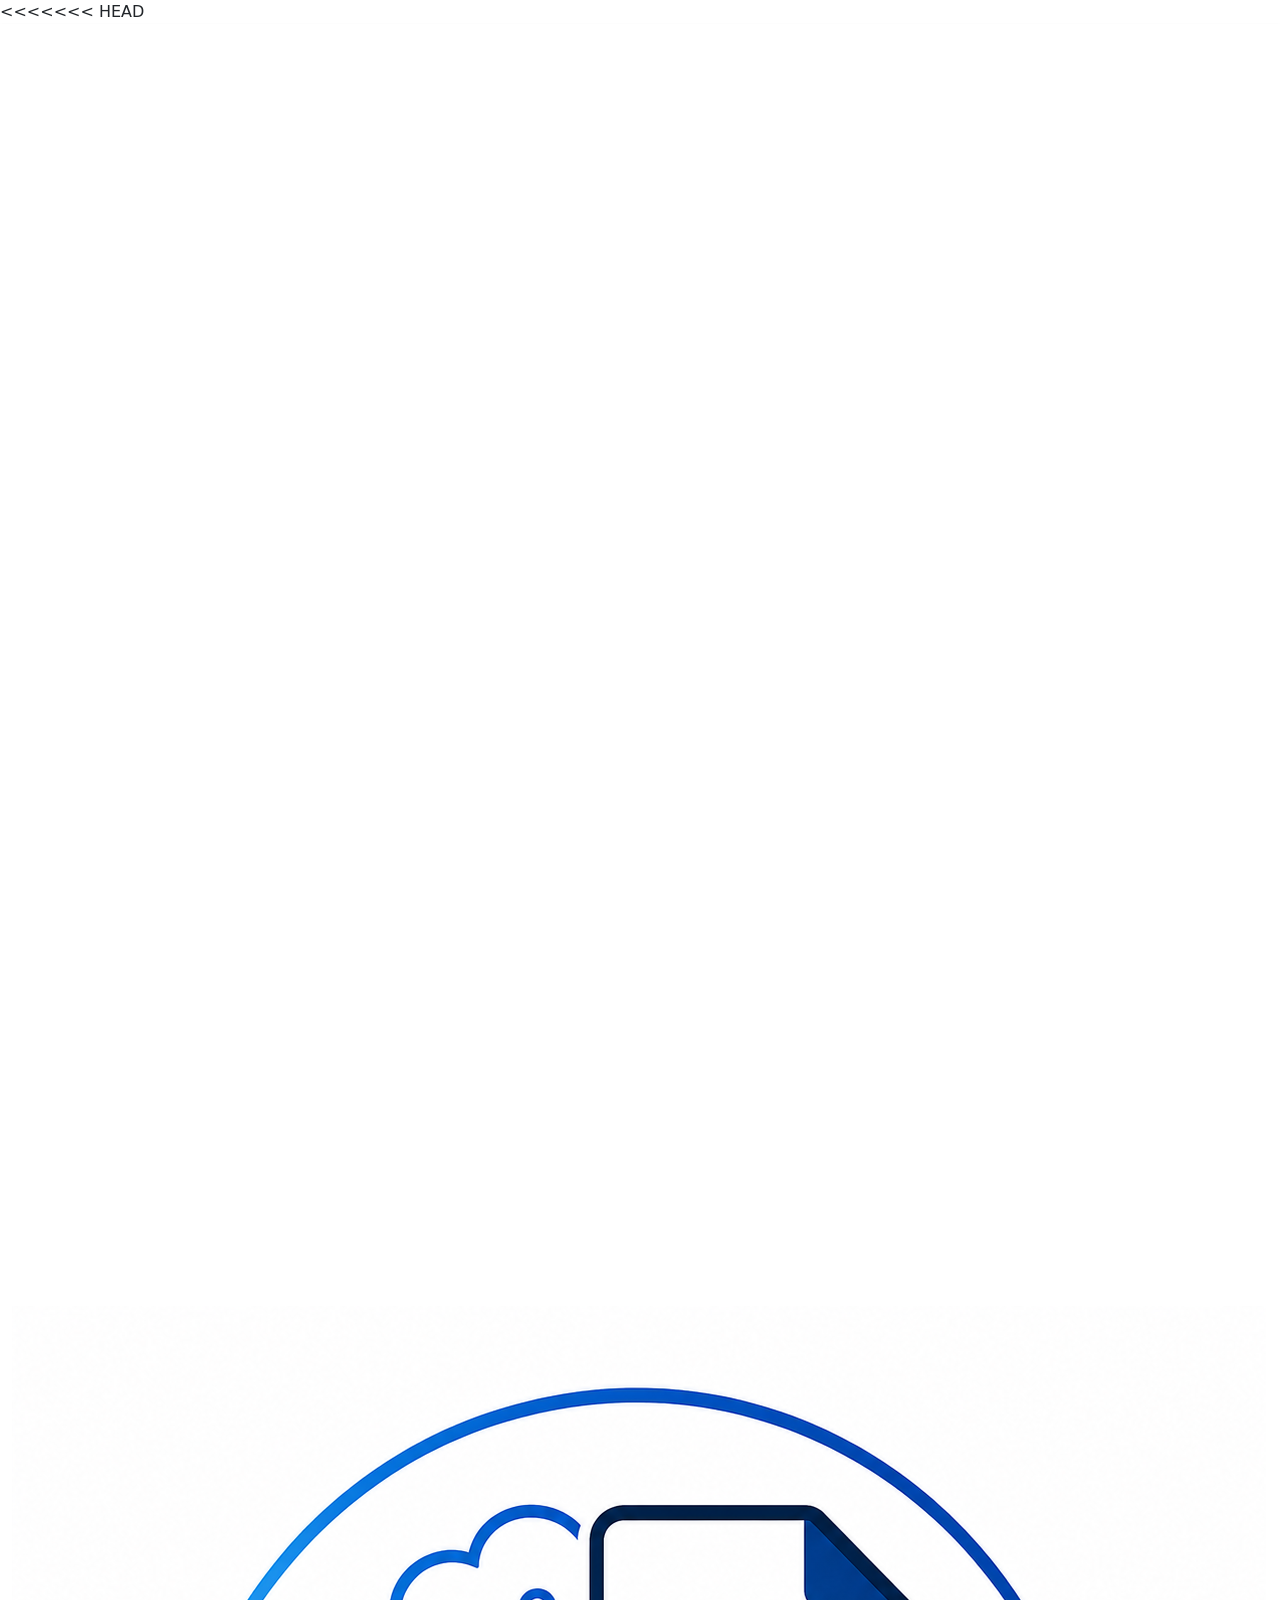
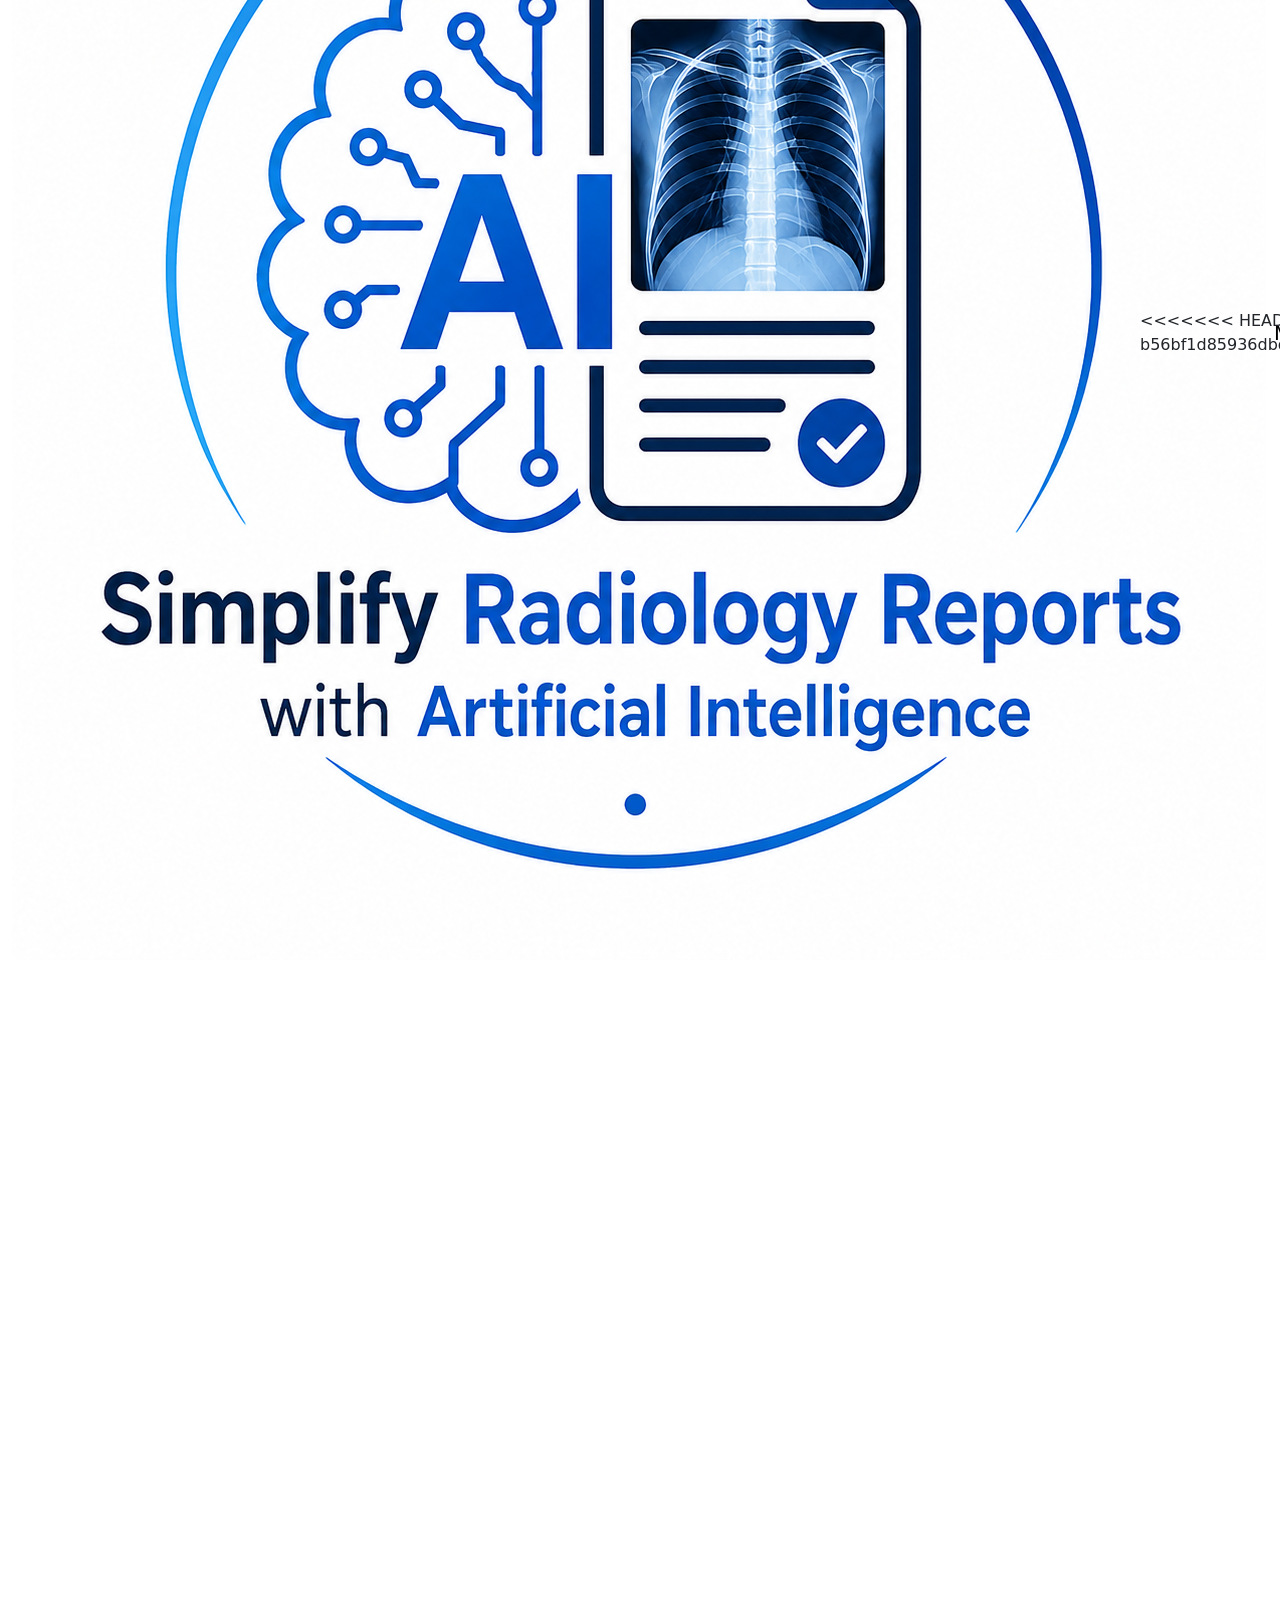
==== commit e1a2d90b: "Merge remote changes" ====
--- a/frontend/templates/index.html
+++ b/frontend/templates/index.html
@@ -3,6 +3,34 @@
   <head>
     <meta charset="UTF-8" />
     <meta name="viewport" content="width=device-width, initial-scale=1.0" />
+<<<<<<< HEAD
+    <title>MediScan AI | AI Powered Radiology Report Simplifier</title>
+    <!-- Bootstrap -->
+    <link
+      href="https://cdn.jsdelivr.net/npm/bootstrap@5.3.7/dist/css/bootstrap.min.css"
+      rel="stylesheet"/>
+    <!-- <link rel="stylesheet" href="../static/bootstrap/css/bootstrap.min.css"> -->
+    <!-- Font Awesome -->
+    <link
+      rel="stylesheet"
+      href="https://cdnjs.cloudflare.com/ajax/libs/font-awesome/6.7.2/css/all.min.css"/>
+    <!-- Google Font -->
+    <link
+      href="https://fonts.googleapis.com/css2?family=Poppins:wght@300;400;500;600;700;800&display=swap"
+      rel="stylesheet"/>
+    <!-- Custom CSS -->
+    <link rel="stylesheet" href="../static/css/style.css" />
+  </head>
+  <body>
+    <!-- ================= NAVBAR ================= -->
+    <nav
+      class="navbar navbar-expand-lg navbar-light bg-white shadow-sm sticky-top">
+      <div class="container">
+        <a class="navbar-brand d-flex align-items-center" href="#">
+          <img src="../static/images/logo.png" class="logo me-2" alt="Logo" />
+          <span>MediScan AI</span>
+        </a>
+=======
 
     <title>MediScan AI | AI Powered Radiology Report Simplifier</title>
 
@@ -43,6 +71,7 @@
           <span>MediScan AI</span>
         </a>
 
+>>>>>>> b56bf1d85936dbdc0aa9b0f260a884ea4f178117
         <button
           class="navbar-toggler"
           type="button"
@@ -51,29 +80,47 @@
         >
           <span class="navbar-toggler-icon"></span>
         </button>
-
+<<<<<<< HEAD
+=======
+
+>>>>>>> b56bf1d85936dbdc0aa9b0f260a884ea4f178117
         <div class="collapse navbar-collapse" id="navbar">
           <ul class="navbar-nav ms-auto align-items-lg-center">
             <li class="nav-item">
               <a class="nav-link active" href="#">Home</a>
             </li>
-
+<<<<<<< HEAD
             <li class="nav-item">
               <a class="nav-link" href="#features">Features</a>
             </li>
-
             <li class="nav-item">
               <a class="nav-link" href="#about">About</a>
             </li>
-
             <li class="nav-item">
               <a class="nav-link" href="#contact">Contact</a>
             </li>
-
             <li class="nav-item ms-lg-3">
               <a href="login.html" class="btn btn-outline-primary"> Login </a>
             </li>
-
+=======
+
+            <li class="nav-item">
+              <a class="nav-link" href="#features">Features</a>
+            </li>
+
+            <li class="nav-item">
+              <a class="nav-link" href="#about">About</a>
+            </li>
+
+            <li class="nav-item">
+              <a class="nav-link" href="#contact">Contact</a>
+            </li>
+
+            <li class="nav-item ms-lg-3">
+              <a href="login.html" class="btn btn-outline-primary"> Login </a>
+            </li>
+
+>>>>>>> b56bf1d85936dbdc0aa9b0f260a884ea4f178117
             <li class="nav-item ms-lg-2">
               <a href="register.html" class="btn btn-primary"> Register </a>
             </li>
@@ -81,67 +128,121 @@
         </div>
       </div>
     </nav>
-
+<<<<<<< HEAD
     <!-- ================= HERO ================= -->
-
+=======
+
+    <!-- ================= HERO ================= -->
+
+>>>>>>> b56bf1d85936dbdc0aa9b0f260a884ea4f178117
     <section class="hero">
       <div class="container">
         <div class="row align-items-center">
           <!-- Left Side -->
-
+<<<<<<< HEAD
           <div class="col-lg-6">
             <span class="hero-badge">
               <i class="fa-solid fa-robot"></i>
-
               AI Powered Healthcare
             </span>
-
             <h1>Simplify Radiology Reports with Artificial Intelligence</h1>
-
+=======
+
+          <div class="col-lg-6">
+            <span class="hero-badge">
+              <i class="fa-solid fa-robot"></i>
+
+              AI Powered Healthcare
+            </span>
+
+            <h1>Simplify Radiology Reports with Artificial Intelligence</h1>
+
+>>>>>>> b56bf1d85936dbdc0aa9b0f260a884ea4f178117
             <p>
               Upload X-ray, CT Scan and MRI images. Detect anomalies with AI and
               generate patient-friendly medical reports in seconds.
             </p>
-
+<<<<<<< HEAD
+=======
+
+>>>>>>> b56bf1d85936dbdc0aa9b0f260a884ea4f178117
             <div class="hero-btn">
               <a href="login.html" class="btn btn-primary btn-lg">
                 Get Started
               </a>
-
+<<<<<<< HEAD
+=======
+
+>>>>>>> b56bf1d85936dbdc0aa9b0f260a884ea4f178117
               <a href="#features" class="btn btn-outline-primary btn-lg ms-2">
                 Learn More
               </a>
             </div>
-
+<<<<<<< HEAD
             <!-- Hero Stats -->
-
             <div class="hero-stats">
               <div class="stat-card">
                 <h3>98%</h3>
-
                 <span>Accuracy</span>
               </div>
-
               <div class="stat-card">
                 <h3>500+</h3>
-
                 <span>Doctors</span>
               </div>
-
               <div class="stat-card">
                 <h3>10K+</h3>
-
+=======
+
+            <!-- Hero Stats -->
+
+            <div class="hero-stats">
+              <div class="stat-card">
+                <h3>98%</h3>
+
+                <span>Accuracy</span>
+              </div>
+
+              <div class="stat-card">
+                <h3>500+</h3>
+
+                <span>Doctors</span>
+              </div>
+
+              <div class="stat-card">
+                <h3>10K+</h3>
+
+>>>>>>> b56bf1d85936dbdc0aa9b0f260a884ea4f178117
                 <span>Reports</span>
               </div>
             </div>
           </div>
-
+<<<<<<< HEAD
           <!-- Right Side -->
-
+=======
+
+          <!-- Right Side -->
+
+>>>>>>> b56bf1d85936dbdc0aa9b0f260a884ea4f178117
           <div class="col-lg-6">
             <div class="hero-image-box">
               <img
                 src="../static/images/hero.png"
+<<<<<<< HEAD
+                class="img-fluid hero-image"/>
+              <!-- Floating Card 1 -->
+              <div class="floating-card card-one">
+                <i class="fa-solid fa-brain"></i>
+                AI Analysis
+              </div>
+              <!-- Floating Card 2 -->
+              <div class="floating-card card-two">
+                <i class="fa-solid fa-file-medical"></i>
+                Smart Report
+              </div>
+              <!-- Floating Card 3 -->
+              <div class="floating-card card-three">
+                <i class="fa-solid fa-circle-check"></i>
+=======
                 class="img-fluid hero-image"
               />
 
@@ -166,6 +267,7 @@
               <div class="floating-card card-three">
                 <i class="fa-solid fa-circle-check"></i>
 
+>>>>>>> b56bf1d85936dbdc0aa9b0f260a884ea4f178117
                 98% Accuracy
               </div>
             </div>
@@ -173,81 +275,122 @@
         </div>
       </div>
     </section>
-
+<<<<<<< HEAD
     <!-- ================= FEATURES SECTION ================= -->
-
+=======
+
+    <!-- ================= FEATURES SECTION ================= -->
+
+>>>>>>> b56bf1d85936dbdc0aa9b0f260a884ea4f178117
     <section class="features py-5" id="features">
       <div class="container">
         <div class="text-center mb-5">
           <h6 class="text-primary fw-bold">OUR FEATURES</h6>
-
+<<<<<<< HEAD
           <h2 class="fw-bold display-5">Powerful AI Features</h2>
-
+=======
+
+          <h2 class="fw-bold display-5">Powerful AI Features</h2>
+
+>>>>>>> b56bf1d85936dbdc0aa9b0f260a884ea4f178117
           <p class="text-muted">
             Everything you need for fast, secure and intelligent radiology
             analysis.
           </p>
         </div>
-
+<<<<<<< HEAD
         <div class="row g-4">
           <!-- Card 1 -->
-
+=======
+
+        <div class="row g-4">
+          <!-- Card 1 -->
+
+>>>>>>> b56bf1d85936dbdc0aa9b0f260a884ea4f178117
           <div class="col-lg-3 col-md-6">
             <div class="feature-card">
               <div class="feature-icon">
                 <i class="fas fa-brain"></i>
               </div>
-
+<<<<<<< HEAD
               <h4>AI Detection</h4>
-
+=======
+
+              <h4>AI Detection</h4>
+
+>>>>>>> b56bf1d85936dbdc0aa9b0f260a884ea4f178117
               <p>
                 AI automatically detects abnormalities in X-ray, MRI and CT Scan
                 images.
               </p>
             </div>
           </div>
-
+<<<<<<< HEAD
           <!-- Card 2 -->
-
+=======
+
+          <!-- Card 2 -->
+
+>>>>>>> b56bf1d85936dbdc0aa9b0f260a884ea4f178117
           <div class="col-lg-3 col-md-6">
             <div class="feature-card">
               <div class="feature-icon">
                 <i class="fas fa-file-medical"></i>
               </div>
-
+<<<<<<< HEAD
               <h4>Smart Reports</h4>
-
+=======
+
+              <h4>Smart Reports</h4>
+
+>>>>>>> b56bf1d85936dbdc0aa9b0f260a884ea4f178117
               <p>
                 Convert difficult medical terminology into patient-friendly
                 language.
               </p>
             </div>
           </div>
-
+<<<<<<< HEAD
           <!-- Card 3 -->
-
+=======
+
+          <!-- Card 3 -->
+
+>>>>>>> b56bf1d85936dbdc0aa9b0f260a884ea4f178117
           <div class="col-lg-3 col-md-6">
             <div class="feature-card">
               <div class="feature-icon">
                 <i class="fas fa-cloud-upload-alt"></i>
               </div>
-
+<<<<<<< HEAD
               <h4>Secure Upload</h4>
-
               <p>Upload DICOM, X-ray, MRI and CT Scan images securely.</p>
             </div>
           </div>
-
           <!-- Card 4 -->
-
+=======
+
+              <h4>Secure Upload</h4>
+
+              <p>Upload DICOM, X-ray, MRI and CT Scan images securely.</p>
+            </div>
+          </div>
+
+          <!-- Card 4 -->
+
+>>>>>>> b56bf1d85936dbdc0aa9b0f260a884ea4f178117
           <div class="col-lg-3 col-md-6">
             <div class="feature-card">
               <div class="feature-icon">
                 <i class="fas fa-chart-line"></i>
               </div>
-
+<<<<<<< HEAD
               <h4>Analytics</h4>
-
+=======
+
+              <h4>Analytics</h4>
+
+>>>>>>> b56bf1d85936dbdc0aa9b0f260a884ea4f178117
               <p>
                 View prediction history and patient statistics in one dashboard.
               </p>
@@ -256,71 +399,113 @@
         </div>
       </div>
     </section>
-
+<<<<<<< HEAD
     <!-- ================= HOW IT WORKS ================= -->
-
+=======
+
+    <!-- ================= HOW IT WORKS ================= -->
+
+>>>>>>> b56bf1d85936dbdc0aa9b0f260a884ea4f178117
     <section class="process py-5">
       <div class="container">
         <div class="text-center mb-5">
           <h6 class="text-primary fw-bold">HOW IT WORKS</h6>
-
+<<<<<<< HEAD
           <h2 class="display-5 fw-bold">AI Workflow</h2>
         </div>
-
+=======
+
+          <h2 class="display-5 fw-bold">AI Workflow</h2>
+        </div>
+
+>>>>>>> b56bf1d85936dbdc0aa9b0f260a884ea4f178117
         <div class="row text-center">
           <div class="col-lg-3 col-md-6">
             <div class="step-card">
               <div class="step-number">1</div>
-
+<<<<<<< HEAD
               <i class="fas fa-upload"></i>
-
               <h5>Upload Scan</h5>
-
               <p>Upload MRI, CT Scan or X-ray images.</p>
             </div>
           </div>
-
           <div class="col-lg-3 col-md-6">
             <div class="step-card">
               <div class="step-number">2</div>
-
               <i class="fas fa-microchip"></i>
-
               <h5>AI Analysis</h5>
-
               <p>Artificial Intelligence analyzes medical images.</p>
             </div>
           </div>
-
           <div class="col-lg-3 col-md-6">
             <div class="step-card">
               <div class="step-number">3</div>
-
               <i class="fas fa-notes-medical"></i>
-
               <h5>Generate Report</h5>
-
               <p>AI creates an easy-to-understand report.</p>
             </div>
           </div>
-
           <div class="col-lg-3 col-md-6">
             <div class="step-card">
               <div class="step-number">4</div>
-
               <i class="fas fa-download"></i>
-
               <h5>Download PDF</h5>
-
+=======
+
+              <i class="fas fa-upload"></i>
+
+              <h5>Upload Scan</h5>
+
+              <p>Upload MRI, CT Scan or X-ray images.</p>
+            </div>
+          </div>
+
+          <div class="col-lg-3 col-md-6">
+            <div class="step-card">
+              <div class="step-number">2</div>
+
+              <i class="fas fa-microchip"></i>
+
+              <h5>AI Analysis</h5>
+
+              <p>Artificial Intelligence analyzes medical images.</p>
+            </div>
+          </div>
+
+          <div class="col-lg-3 col-md-6">
+            <div class="step-card">
+              <div class="step-number">3</div>
+
+              <i class="fas fa-notes-medical"></i>
+
+              <h5>Generate Report</h5>
+
+              <p>AI creates an easy-to-understand report.</p>
+            </div>
+          </div>
+
+          <div class="col-lg-3 col-md-6">
+            <div class="step-card">
+              <div class="step-number">4</div>
+
+              <i class="fas fa-download"></i>
+
+              <h5>Download PDF</h5>
+
+>>>>>>> b56bf1d85936dbdc0aa9b0f260a884ea4f178117
               <p>Download and share the report instantly.</p>
             </div>
           </div>
         </div>
       </div>
     </section>
-
+<<<<<<< HEAD
     <!-- ================= WHY CHOOSE US ================= -->
-
+=======
+
+    <!-- ================= WHY CHOOSE US ================= -->
+
+>>>>>>> b56bf1d85936dbdc0aa9b0f260a884ea4f178117
     <section class="choose py-5" id="about">
       <div class="container">
         <div class="row align-items-center">
@@ -331,35 +516,55 @@
               alt="About"
             />
           </div>
-
+<<<<<<< HEAD
           <div class="col-lg-6">
             <h6 class="text-primary fw-bold">WHY CHOOSE US</h6>
-
             <h2 class="display-5 fw-bold mb-4">
               Smarter Healthcare with Artificial Intelligence
             </h2>
-
+=======
+
+          <div class="col-lg-6">
+            <h6 class="text-primary fw-bold">WHY CHOOSE US</h6>
+
+            <h2 class="display-5 fw-bold mb-4">
+              Smarter Healthcare with Artificial Intelligence
+            </h2>
+
+>>>>>>> b56bf1d85936dbdc0aa9b0f260a884ea4f178117
             <p class="text-muted">
               MediScan AI helps doctors and patients by simplifying radiology
               reports using AI technology.
             </p>
-
+<<<<<<< HEAD
+=======
+
+>>>>>>> b56bf1d85936dbdc0aa9b0f260a884ea4f178117
             <ul class="list-unstyled mt-4">
               <li class="mb-3">
                 <i class="fas fa-check-circle text-primary me-2"></i>
                 Fast AI Detection
               </li>
-
+<<<<<<< HEAD
+=======
+
+>>>>>>> b56bf1d85936dbdc0aa9b0f260a884ea4f178117
               <li class="mb-3">
                 <i class="fas fa-check-circle text-primary me-2"></i>
                 Secure Cloud Storage
               </li>
-
+<<<<<<< HEAD
+=======
+
+>>>>>>> b56bf1d85936dbdc0aa9b0f260a884ea4f178117
               <li class="mb-3">
                 <i class="fas fa-check-circle text-primary me-2"></i>
                 Patient Friendly Reports
               </li>
-
+<<<<<<< HEAD
+=======
+
+>>>>>>> b56bf1d85936dbdc0aa9b0f260a884ea4f178117
               <li class="mb-3">
                 <i class="fas fa-check-circle text-primary me-2"></i>
                 Modern Dashboard
@@ -369,6 +574,9 @@
         </div>
       </div>
     </section>
+<<<<<<< HEAD
+    <!-- ================= CONTACT ================= -->
+=======
 
     <!-- part -2 -->
 
@@ -491,39 +699,61 @@
 
     <!-- ================= CONTACT ================= -->
 
+>>>>>>> b56bf1d85936dbdc0aa9b0f260a884ea4f178117
     <section class="contact py-5" id="contact">
       <div class="container">
         <div class="row align-items-center">
           <div class="col-lg-6">
             <h6 class="text-primary fw-bold">CONTACT US</h6>
-
+<<<<<<< HEAD
             <h2 class="display-5 fw-bold">Get In Touch</h2>
-
             <p class="text-muted">
               We'd love to hear from you. Feel free to contact us anytime.
             </p>
-
             <div class="contact-info mt-4">
               <p>
                 <i class="fas fa-map-marker-alt text-primary"></i>
-
                 Agra, Uttar Pradesh
               </p>
-
               <p>
                 <i class="fas fa-phone text-primary"></i>
-
                 +91 9876543210
               </p>
-
               <p>
                 <i class="fas fa-envelope text-primary"></i>
-
+=======
+
+            <h2 class="display-5 fw-bold">Get In Touch</h2>
+
+            <p class="text-muted">
+              We'd love to hear from you. Feel free to contact us anytime.
+            </p>
+
+            <div class="contact-info mt-4">
+              <p>
+                <i class="fas fa-map-marker-alt text-primary"></i>
+
+                Agra, Uttar Pradesh
+              </p>
+
+              <p>
+                <i class="fas fa-phone text-primary"></i>
+
+                +91 9876543210
+              </p>
+
+              <p>
+                <i class="fas fa-envelope text-primary"></i>
+
+>>>>>>> b56bf1d85936dbdc0aa9b0f260a884ea4f178117
                 support@mediscanai.com
               </p>
             </div>
           </div>
-
+<<<<<<< HEAD
+=======
+
+>>>>>>> b56bf1d85936dbdc0aa9b0f260a884ea4f178117
           <div class="col-lg-6">
             <form>
               <input
@@ -531,89 +761,141 @@
                 class="form-control mb-3"
                 placeholder="Your Name"
               />
-
+<<<<<<< HEAD
+=======
+
+>>>>>>> b56bf1d85936dbdc0aa9b0f260a884ea4f178117
               <input
                 type="email"
                 class="form-control mb-3"
                 placeholder="Email Address"
               />
-
+<<<<<<< HEAD
+=======
+
+>>>>>>> b56bf1d85936dbdc0aa9b0f260a884ea4f178117
               <textarea
                 rows="5"
                 class="form-control mb-3"
                 placeholder="Message"
               ></textarea>
-
+<<<<<<< HEAD
+=======
+
+>>>>>>> b56bf1d85936dbdc0aa9b0f260a884ea4f178117
               <button class="btn btn-primary">Send Message</button>
             </form>
           </div>
         </div>
       </div>
     </section>
-
+<<<<<<< HEAD
     <!-- ================= FOOTER ================= -->
-
+=======
+
+    <!-- ================= FOOTER ================= -->
+
+>>>>>>> b56bf1d85936dbdc0aa9b0f260a884ea4f178117
     <footer class="footer">
       <div class="container">
         <div class="row">
           <div class="col-lg-4">
             <h3>MediScan AI</h3>
-
+<<<<<<< HEAD
             <p>AI Powered Radiology Report Simplifier.</p>
           </div>
-
           <div class="col-lg-4">
             <h5>Quick Links</h5>
-
             <ul>
               <li><a href="#">Home</a></li>
-
               <li><a href="#features">Features</a></li>
-
               <li><a href="#about">About</a></li>
-
               <li><a href="#contact">Contact</a></li>
             </ul>
           </div>
-
           <div class="col-lg-4">
             <h5>Follow Us</h5>
-
+=======
+
+            <p>AI Powered Radiology Report Simplifier.</p>
+          </div>
+
+          <div class="col-lg-4">
+            <h5>Quick Links</h5>
+
+            <ul>
+              <li><a href="#">Home</a></li>
+
+              <li><a href="#features">Features</a></li>
+
+              <li><a href="#about">About</a></li>
+
+              <li><a href="#contact">Contact</a></li>
+            </ul>
+          </div>
+
+          <div class="col-lg-4">
+            <h5>Follow Us</h5>
+
+>>>>>>> b56bf1d85936dbdc0aa9b0f260a884ea4f178117
             <div class="social-icons">
               <a href="#">
                 <i class="fab fa-facebook-f"></i>
               </a>
-
+<<<<<<< HEAD
               <a href="#">
                 <i class="fab fa-instagram"></i>
               </a>
-
               <a href="#">
                 <i class="fab fa-linkedin-in"></i>
               </a>
-
+=======
+
+              <a href="#">
+                <i class="fab fa-instagram"></i>
+              </a>
+
+              <a href="#">
+                <i class="fab fa-linkedin-in"></i>
+              </a>
+
+>>>>>>> b56bf1d85936dbdc0aa9b0f260a884ea4f178117
               <a href="#">
                 <i class="fab fa-youtube"></i>
               </a>
             </div>
           </div>
         </div>
-
+<<<<<<< HEAD
         <hr />
-
+=======
+
+        <hr />
+
+>>>>>>> b56bf1d85936dbdc0aa9b0f260a884ea4f178117
         <p class="text-center mb-0">
           © 2026 MediScan AI | All Rights Reserved.
         </p>
       </div>
     </footer>
-
+<<<<<<< HEAD
     <!-- part - 3 ending -->
-
     <!-- Next Section -->
-
     <script src="../static/js/theme.js"></script>
     <!-- Bootstrap JS -->
     <script src="https://cdn.jsdelivr.net/npm/bootstrap@5.3.7/dist/js/bootstrap.bundle.min.js"></script>
+    <!-- <script src="../static/bootstrap/js/bootstrap.bundle.min.js"></script> -->
+    <!-- Main JS -->
+    <script src="../static/js/main.js"></script>
+=======
+
+    <!-- part - 3 ending -->
+
+    <!-- Next Section -->
+
+    <script src="../static/js/theme.js"></script>
+    <!-- Bootstrap JS -->
+    <script src="https://cdn.jsdelivr.net/npm/bootstrap@5.3.7/dist/js/bootstrap.bundle.min.js"></script>
 
     <!-- <script src="../static/bootstrap/js/bootstrap.bundle.min.js"></script> -->
 
@@ -623,5 +905,6 @@
 
   
     
+>>>>>>> b56bf1d85936dbdc0aa9b0f260a884ea4f178117
   </body>
 </html>
--- a/frontend/static/css/style.css
+++ b/frontend/static/css/style.css
@@ -1,1274 +1,1939 @@
-
+<<<<<<< HEAD
+=======
+
+>>>>>>> b56bf1d85936dbdc0aa9b0f260a884ea4f178117
 /* part -1 */
 /*=========================================
         GOOGLE FONT
 =========================================*/
 @import url('https://fonts.googleapis.com/css2?family=Poppins:wght@300;400;500;600;700;800&display=swap');
-
+<<<<<<< HEAD
 /*=========================================
             RESET
 =========================================*/
-
+=======
+
+/*=========================================
+            RESET
+=========================================*/
+
+>>>>>>> b56bf1d85936dbdc0aa9b0f260a884ea4f178117
 *{
     margin:0;
     padding:0;
     box-sizing:border-box;
     font-family:'Poppins',sans-serif;
 }
-
+<<<<<<< HEAD
 html{
     scroll-behavior:smooth;
 }
-
+=======
+
+html{
+    scroll-behavior:smooth;
+}
+
+>>>>>>> b56bf1d85936dbdc0aa9b0f260a884ea4f178117
 body{
     background:#f5f9ff;
     overflow-x:hidden;
 }
-
+<<<<<<< HEAD
 /*=========================================
             NAVBAR
 =========================================*/
-
+=======
+
+/*=========================================
+            NAVBAR
+=========================================*/
+
+>>>>>>> b56bf1d85936dbdc0aa9b0f260a884ea4f178117
 .navbar{
     padding:15px 0;
     transition:.3s;
 }
-
+<<<<<<< HEAD
+=======
+
+>>>>>>> b56bf1d85936dbdc0aa9b0f260a884ea4f178117
 .logo{
     width:60px;
     height:60px;
     border-radius:50%;
 }
-
+<<<<<<< HEAD
+=======
+
+>>>>>>> b56bf1d85936dbdc0aa9b0f260a884ea4f178117
 .navbar-brand span{
     font-size:30px;
     font-weight:700;
     color:#0d6efd;
 }
-
+<<<<<<< HEAD
+=======
+
+>>>>>>> b56bf1d85936dbdc0aa9b0f260a884ea4f178117
 .nav-link{
     margin-left:18px;
     color:#444 !important;
     font-weight:500;
     transition:.3s;
 }
-
+<<<<<<< HEAD
 .nav-link:hover{
     color:#0d6efd !important;
 }
-
 .nav-link.active{
     color:#0d6efd !important;
 }
-
+=======
+
+.nav-link:hover{
+    color:#0d6efd !important;
+}
+
+.nav-link.active{
+    color:#0d6efd !important;
+}
+
+>>>>>>> b56bf1d85936dbdc0aa9b0f260a884ea4f178117
 .btn{
     border-radius:40px;
     padding:10px 28px;
     font-weight:600;
 }
-
+<<<<<<< HEAD
 /*=========================================
             HERO SECTION
 =========================================*/
-
 .hero{
-
     padding:90px 0;
-
     background:linear-gradient(135deg,#eef5ff,#ffffff);
-
-}
-
+}
 .hero-badge{
-
     display:inline-block;
-
     padding:10px 22px;
-
     background:#dbeafe;
-
     color:#2563eb;
-
     border-radius:30px;
-
     font-weight:600;
-
     margin-bottom:20px;
-
-}
-
+}
 .hero h1{
-
     font-size:60px;
-
     font-weight:700;
-
     line-height:1.2;
-
     color:#0f172a;
-
     margin-bottom:25px;
-
-}
-
+}
 .hero p{
-
     font-size:18px;
-
     color:#64748b;
-
     line-height:1.9;
-
     margin-bottom:35px;
-
-}
-
+}
 .hero-btn{
-
     margin-bottom:45px;
-
-}
-
+}
 /*=========================================
         HERO STATS
 =========================================*/
-
 .hero-stats{
-
     display:flex;
-
     gap:20px;
-
     flex-wrap:wrap;
-
-}
-
+}
 .stat-card{
-
     background:#fff;
-
     padding:20px 30px;
-
     border-radius:18px;
-
     box-shadow:0 10px 30px rgba(0,0,0,.08);
-
-    text-align:center;
-
+    text-align:center;
     transition:.3s;
-
-}
-
+}
 .stat-card:hover{
-
     transform:translateY(-8px);
-
-}
-
+}
 .stat-card h3{
-
     color:#2563eb;
-
     font-size:30px;
-
     font-weight:700;
-
-}
-
+}
 .stat-card span{
-
     color:#64748b;
-
     font-size:15px;
-
-}
-
+}
 /*=========================================
         HERO IMAGE
 =========================================*/
-
 .hero-image-box{
-
     position:relative;
-
-    text-align:center;
-
-}
-
+    text-align:center;
+}
 .hero-image{
-
     width:100%;
-
     max-width:520px;
-
     animation:float 4s ease-in-out infinite;
-
-}
-
+}
 /*=========================================
         FLOATING CARDS
 =========================================*/
-
 .floating-card{
-
     position:absolute;
-
     background:#fff;
-
     padding:15px 22px;
-
     border-radius:15px;
-
     box-shadow:0 15px 30px rgba(0,0,0,.12);
-
     font-weight:600;
-
     color:#0f172a;
-
     animation:floatCard 3s ease-in-out infinite;
-
-}
-
+}
 .floating-card i{
-
     color:#2563eb;
-
     margin-right:8px;
-
-}
-
+}
 .card-one{
-
     top:40px;
-
     left:-10px;
-
-}
-
+}
 .card-two{
-
     bottom:120px;
-
     right:-20px;
-
-}
-
+}
 .card-three{
-
     bottom:10px;
-
     left:50px;
-
-}
-
+}
 /*=========================================
             ANIMATION
 =========================================*/
-
 @keyframes float{
-
     0%{
         transform:translateY(0);
     }
-
     50%{
         transform:translateY(-18px);
     }
-
     100%{
         transform:translateY(0);
     }
-
-}
-
+}
 @keyframes floatCard{
-
     0%{
         transform:translateY(0);
     }
-
     50%{
         transform:translateY(-10px);
     }
-
     100%{
         transform:translateY(0);
     }
-
-}
-
+}
 /*=========================================
         BUTTON EFFECT
 =========================================*/
-
 .btn-primary{
-
     background:#2563eb;
-
     border:none;
-
-}
-
+}
 .btn-primary:hover{
-
     background:#1d4ed8;
-
     transform:translateY(-3px);
-
     box-shadow:0 10px 25px rgba(37,99,235,.35);
-
-}
-
+}
 .btn-outline-primary:hover{
-
     transform:translateY(-3px);
-
-}
-
+}
 /*=========================================
         RESPONSIVE
 =========================================*/
-
 @media(max-width:991px){
-
 .hero{
-
-    text-align:center;
-
-}
-
+    text-align:center;
+}
 .hero h1{
-
     font-size:42px;
-
-}
-
+}
 .hero-image{
-
     margin-top:50px;
-
-}
-
+}
 .hero-stats{
-
     justify-content:center;
-
-}
-
+}
 .floating-card{
-
     display:none;
-
-}
-
-}
-
+}
+}
 @media(max-width:576px){
-
 .hero{
-
     padding:60px 0;
-
-}
-
+}
 .hero h1{
-
     font-size:32px;
-
-}
-
+}
 .hero p{
-
     font-size:16px;
-
-}
-
+}
 .btn{
-
     width:100%;
-
     margin-bottom:15px;
-
-}
-
+}
 .hero-stats{
-
     flex-direction:column;
-
-}
-
+}
 .stat-card{
-
     width:100%;
-
-}
-
-}
-
-
+}
+}
+=======
+
+/*=========================================
+            HERO SECTION
+=========================================*/
+
+.hero{
+
+    padding:90px 0;
+
+    background:linear-gradient(135deg,#eef5ff,#ffffff);
+
+}
+
+.hero-badge{
+
+    display:inline-block;
+
+    padding:10px 22px;
+
+    background:#dbeafe;
+
+    color:#2563eb;
+
+    border-radius:30px;
+
+    font-weight:600;
+
+    margin-bottom:20px;
+
+}
+
+.hero h1{
+
+    font-size:60px;
+
+    font-weight:700;
+
+    line-height:1.2;
+
+    color:#0f172a;
+
+    margin-bottom:25px;
+
+}
+
+.hero p{
+
+    font-size:18px;
+
+    color:#64748b;
+
+    line-height:1.9;
+
+    margin-bottom:35px;
+
+}
+
+.hero-btn{
+
+    margin-bottom:45px;
+
+}
+
+/*=========================================
+        HERO STATS
+=========================================*/
+
+.hero-stats{
+
+    display:flex;
+
+    gap:20px;
+
+    flex-wrap:wrap;
+
+}
+
+.stat-card{
+
+    background:#fff;
+
+    padding:20px 30px;
+
+    border-radius:18px;
+
+    box-shadow:0 10px 30px rgba(0,0,0,.08);
+
+    text-align:center;
+
+    transition:.3s;
+
+}
+
+.stat-card:hover{
+
+    transform:translateY(-8px);
+
+}
+
+.stat-card h3{
+
+    color:#2563eb;
+
+    font-size:30px;
+
+    font-weight:700;
+
+}
+
+.stat-card span{
+
+    color:#64748b;
+
+    font-size:15px;
+
+}
+
+/*=========================================
+        HERO IMAGE
+=========================================*/
+
+.hero-image-box{
+
+    position:relative;
+
+    text-align:center;
+
+}
+
+.hero-image{
+
+    width:100%;
+
+    max-width:520px;
+
+    animation:float 4s ease-in-out infinite;
+
+}
+
+/*=========================================
+        FLOATING CARDS
+=========================================*/
+
+.floating-card{
+
+    position:absolute;
+
+    background:#fff;
+
+    padding:15px 22px;
+
+    border-radius:15px;
+
+    box-shadow:0 15px 30px rgba(0,0,0,.12);
+
+    font-weight:600;
+
+    color:#0f172a;
+
+    animation:floatCard 3s ease-in-out infinite;
+
+}
+
+.floating-card i{
+
+    color:#2563eb;
+
+    margin-right:8px;
+
+}
+
+.card-one{
+
+    top:40px;
+
+    left:-10px;
+
+}
+
+.card-two{
+
+    bottom:120px;
+
+    right:-20px;
+
+}
+
+.card-three{
+
+    bottom:10px;
+
+    left:50px;
+
+}
+
+/*=========================================
+            ANIMATION
+=========================================*/
+
+@keyframes float{
+
+    0%{
+        transform:translateY(0);
+    }
+
+    50%{
+        transform:translateY(-18px);
+    }
+
+    100%{
+        transform:translateY(0);
+    }
+
+}
+
+@keyframes floatCard{
+
+    0%{
+        transform:translateY(0);
+    }
+
+    50%{
+        transform:translateY(-10px);
+    }
+
+    100%{
+        transform:translateY(0);
+    }
+
+}
+
+/*=========================================
+        BUTTON EFFECT
+=========================================*/
+
+.btn-primary{
+
+    background:#2563eb;
+
+    border:none;
+
+}
+
+.btn-primary:hover{
+
+    background:#1d4ed8;
+
+    transform:translateY(-3px);
+
+    box-shadow:0 10px 25px rgba(37,99,235,.35);
+
+}
+
+.btn-outline-primary:hover{
+
+    transform:translateY(-3px);
+
+}
+
+/*=========================================
+        RESPONSIVE
+=========================================*/
+
+@media(max-width:991px){
+
+.hero{
+
+    text-align:center;
+
+}
+
+.hero h1{
+
+    font-size:42px;
+
+}
+
+.hero-image{
+
+    margin-top:50px;
+
+}
+
+.hero-stats{
+
+    justify-content:center;
+
+}
+
+.floating-card{
+
+    display:none;
+
+}
+
+}
+
+@media(max-width:576px){
+
+.hero{
+
+    padding:60px 0;
+
+}
+
+.hero h1{
+
+    font-size:32px;
+
+}
+
+.hero p{
+
+    font-size:16px;
+
+}
+
+.btn{
+
+    width:100%;
+
+    margin-bottom:15px;
+
+}
+
+.hero-stats{
+
+    flex-direction:column;
+
+}
+
+.stat-card{
+
+    width:100%;
+
+}
+
+}
+
+
+>>>>>>> b56bf1d85936dbdc0aa9b0f260a884ea4f178117
  /* part - 2 */
 /*=========================================
         FEATURES SECTION
 =========================================*/
-
+<<<<<<< HEAD
 .features{
-
     padding:100px 0;
-
     background:#ffffff;
-
-}
-
+}
 .feature-card{
-
     background:#ffffff;
-
     padding:40px 25px;
-
     border-radius:20px;
-
-    text-align:center;
-
+    text-align:center;
     transition:.4s;
-
     box-shadow:0 10px 25px rgba(0,0,0,.06);
-
     border:1px solid #edf2f7;
-
     height:100%;
-
-}
-
+}
 .feature-card:hover{
-
     transform:translateY(-12px);
-
     box-shadow:0 20px 40px rgba(37,99,235,.15);
-
-}
-
+}
 .feature-icon{
-
     width:80px;
-
     height:80px;
-
     margin:auto;
-
     margin-bottom:25px;
-
     background:#eef5ff;
-
     color:#2563eb;
-
     border-radius:50%;
-
     display:flex;
-
     justify-content:center;
-
     align-items:center;
-
     font-size:34px;
-
     transition:.4s;
-
-}
-
+}
 .feature-card:hover .feature-icon{
-
     background:#2563eb;
-
     color:#fff;
-
-}
-
+}
 .feature-card h4{
-
     font-size:24px;
-
     font-weight:700;
-
     margin-bottom:15px;
-
-}
-
+}
 .feature-card p{
-
     color:#64748b;
-
     line-height:1.8;
-
-}
-
+}
 /*=========================================
         HOW IT WORKS
 =========================================*/
-
 .process{
-
     background:#f8fbff;
-
     padding:100px 0;
-
-}
-
+}
 .step-card{
-
     background:#fff;
-
     padding:35px 25px;
-
     border-radius:20px;
-
     transition:.4s;
-
     box-shadow:0 8px 25px rgba(0,0,0,.05);
-
     height:100%;
-
-}
-
+}
 .step-card:hover{
-
     transform:translateY(-10px);
-
-}
-
+}
 .step-number{
-
     width:65px;
-
     height:65px;
-
     border-radius:50%;
-
     background:#2563eb;
-
     color:white;
-
     font-size:24px;
-
     font-weight:700;
-
     display:flex;
-
     justify-content:center;
-
     align-items:center;
-
     margin:auto;
-
     margin-bottom:20px;
-
-}
-
+}
 .step-card i{
-
     font-size:40px;
-
     color:#2563eb;
-
     margin-bottom:20px;
-
-}
-
+}
 .step-card h5{
-
     font-size:22px;
-
     font-weight:700;
-
-}
-
+}
 .step-card p{
-
     color:#64748b;
-
-}
-
+}
 /*=========================================
         WHY CHOOSE US
 =========================================*/
-
 .choose{
-
     padding:100px 0;
-
     background:#fff;
-
-}
-
+}
 .choose img{
-
     border-radius:20px;
-
     box-shadow:0 20px 40px rgba(0,0,0,.08);
-
-}
-
+}
 .choose h2{
-
     color:#0f172a;
-
-}
-
+}
 .choose ul li{
-
     font-size:18px;
-
     color:#475569;
-
-}
-
+}
 /*=========================================
         COUNTER
 =========================================*/
-
 .counter{
-
     padding:80px 0;
-
     background:linear-gradient(135deg,#2563eb,#1e40af);
-
-}
-
+}
 .counter-box{
-
     color:#fff;
-
-    text-align:center;
-
-}
-
+    text-align:center;
+}
 .counter-box h2{
-
     font-size:48px;
-
     font-weight:700;
-
-}
-
+}
 .counter-box p{
-
     font-size:18px;
-
     margin-top:10px;
-
-}
-
+}
 /*=========================================
         SECTION TITLE
 =========================================*/
-
 section h6{
-
     letter-spacing:2px;
-
     text-transform:uppercase;
-
-}
-
+}
 section h2{
-
     color:#0f172a;
-
     margin-bottom:15px;
-
-}
-
+}
 section p{
-
     color:#64748b;
-
-}
-
+}
 /*=========================================
         RESPONSIVE
 =========================================*/
-
 @media(max-width:991px){
-
 .feature-card,
 .step-card{
-
     margin-bottom:30px;
-
-}
-
+}
 .choose{
-
-    text-align:center;
-
-}
-
+    text-align:center;
+}
 .choose img{
-
     margin-bottom:40px;
-
-}
-
+}
 .counter-box{
-
     margin-bottom:30px;
-
-}
-
-}
-
+}
+}
 @media(max-width:576px){
-
 .feature-card{
-
     padding:30px 20px;
-
-}
-
+}
 .step-card{
-
     padding:30px 20px;
-
-}
-
+}
 .counter-box h2{
-
     font-size:36px;
-
-}
-
-}
-
-
+}
+}
 /* Mobile views */
-
 /*=========================================
         MOBILE VIEW
 =========================================*/
-
 @media (max-width:768px){
-
 /* Navbar */
-
 .navbar-brand span{
-
     font-size:22px;
-
-}
-
+}
 .logo{
-
     width:45px;
     height:45px;
-
-}
-
+}
 .navbar-nav{
-
-    text-align:center;
-
-}
-
+    text-align:center;
+}
 .nav-item{
-
     margin:10px 0;
-
-}
-
+}
 /* Hero */
-
 .hero{
-
     padding:60px 0;
-
-    text-align:center;
-
-}
-
+    text-align:center;
+}
 .hero h1{
-
     font-size:34px;
-
-}
-
+}
 .hero p{
-
     font-size:16px;
-
-}
-
+}
 .hero-btn{
-
     display:flex;
-
     flex-direction:column;
-
     gap:15px;
-
-}
-
+}
 .hero-btn .btn{
-
     width:100%;
-
-}
-
+}
 .hero-image{
-
     margin-top:40px;
-
     max-width:330px;
-
-}
-
+}
 .floating-card{
-
     display:none;
-
-}
-
+}
 /* Hero Stats */
-
 .hero-stats{
-
     flex-direction:column;
-
     align-items:center;
-
-}
-
+}
 .stat-card{
-
     width:90%;
-
-}
-
+}
 /* Features */
-
 .feature-card{
-
     margin-bottom:25px;
-
-}
-
+}
 /* Process */
-
 .step-card{
-
     margin-bottom:25px;
-
-}
-
+}
 /* About */
-
 .choose{
-
-    text-align:center;
-
-}
-
+    text-align:center;
+}
 .choose img{
-
     margin-bottom:30px;
-
-}
-
+}
 /* Counter */
-
 .counter-box{
-
     margin-bottom:30px;
-
-}
-
-}
-
+}
+}
 /* part -2 ending */
-
+=======
+
+.features{
+
+    padding:100px 0;
+
+    background:#ffffff;
+
+}
+
+.feature-card{
+
+    background:#ffffff;
+
+    padding:40px 25px;
+
+    border-radius:20px;
+
+    text-align:center;
+
+    transition:.4s;
+
+    box-shadow:0 10px 25px rgba(0,0,0,.06);
+
+    border:1px solid #edf2f7;
+
+    height:100%;
+
+}
+
+.feature-card:hover{
+
+    transform:translateY(-12px);
+
+    box-shadow:0 20px 40px rgba(37,99,235,.15);
+
+}
+
+.feature-icon{
+
+    width:80px;
+
+    height:80px;
+
+    margin:auto;
+
+    margin-bottom:25px;
+
+    background:#eef5ff;
+
+    color:#2563eb;
+
+    border-radius:50%;
+
+    display:flex;
+
+    justify-content:center;
+
+    align-items:center;
+
+    font-size:34px;
+
+    transition:.4s;
+
+}
+
+.feature-card:hover .feature-icon{
+
+    background:#2563eb;
+
+    color:#fff;
+
+}
+
+.feature-card h4{
+
+    font-size:24px;
+
+    font-weight:700;
+
+    margin-bottom:15px;
+
+}
+
+.feature-card p{
+
+    color:#64748b;
+
+    line-height:1.8;
+
+}
+
+/*=========================================
+        HOW IT WORKS
+=========================================*/
+
+.process{
+
+    background:#f8fbff;
+
+    padding:100px 0;
+
+}
+
+.step-card{
+
+    background:#fff;
+
+    padding:35px 25px;
+
+    border-radius:20px;
+
+    transition:.4s;
+
+    box-shadow:0 8px 25px rgba(0,0,0,.05);
+
+    height:100%;
+
+}
+
+.step-card:hover{
+
+    transform:translateY(-10px);
+
+}
+
+.step-number{
+
+    width:65px;
+
+    height:65px;
+
+    border-radius:50%;
+
+    background:#2563eb;
+
+    color:white;
+
+    font-size:24px;
+
+    font-weight:700;
+
+    display:flex;
+
+    justify-content:center;
+
+    align-items:center;
+
+    margin:auto;
+
+    margin-bottom:20px;
+
+}
+
+.step-card i{
+
+    font-size:40px;
+
+    color:#2563eb;
+
+    margin-bottom:20px;
+
+}
+
+.step-card h5{
+
+    font-size:22px;
+
+    font-weight:700;
+
+}
+
+.step-card p{
+
+    color:#64748b;
+
+}
+
+/*=========================================
+        WHY CHOOSE US
+=========================================*/
+
+.choose{
+
+    padding:100px 0;
+
+    background:#fff;
+
+}
+
+.choose img{
+
+    border-radius:20px;
+
+    box-shadow:0 20px 40px rgba(0,0,0,.08);
+
+}
+
+.choose h2{
+
+    color:#0f172a;
+
+}
+
+.choose ul li{
+
+    font-size:18px;
+
+    color:#475569;
+
+}
+
+/*=========================================
+        COUNTER
+=========================================*/
+
+.counter{
+
+    padding:80px 0;
+
+    background:linear-gradient(135deg,#2563eb,#1e40af);
+
+}
+
+.counter-box{
+
+    color:#fff;
+
+    text-align:center;
+
+}
+
+.counter-box h2{
+
+    font-size:48px;
+
+    font-weight:700;
+
+}
+
+.counter-box p{
+
+    font-size:18px;
+
+    margin-top:10px;
+
+}
+
+/*=========================================
+        SECTION TITLE
+=========================================*/
+
+section h6{
+
+    letter-spacing:2px;
+
+    text-transform:uppercase;
+
+}
+
+section h2{
+
+    color:#0f172a;
+
+    margin-bottom:15px;
+
+}
+
+section p{
+
+    color:#64748b;
+
+}
+
+/*=========================================
+        RESPONSIVE
+=========================================*/
+
+@media(max-width:991px){
+
+.feature-card,
+.step-card{
+
+    margin-bottom:30px;
+
+}
+
+.choose{
+
+    text-align:center;
+
+}
+
+.choose img{
+
+    margin-bottom:40px;
+
+}
+
+.counter-box{
+
+    margin-bottom:30px;
+
+}
+
+}
+
+@media(max-width:576px){
+
+.feature-card{
+
+    padding:30px 20px;
+
+}
+
+.step-card{
+
+    padding:30px 20px;
+
+}
+
+.counter-box h2{
+
+    font-size:36px;
+
+}
+
+}
+
+
+/* Mobile views */
+
+/*=========================================
+        MOBILE VIEW
+=========================================*/
+
+@media (max-width:768px){
+
+/* Navbar */
+
+.navbar-brand span{
+
+    font-size:22px;
+
+}
+
+.logo{
+
+    width:45px;
+    height:45px;
+
+}
+
+.navbar-nav{
+
+    text-align:center;
+
+}
+
+.nav-item{
+
+    margin:10px 0;
+
+}
+
+/* Hero */
+
+.hero{
+
+    padding:60px 0;
+
+    text-align:center;
+
+}
+
+.hero h1{
+
+    font-size:34px;
+
+}
+
+.hero p{
+
+    font-size:16px;
+
+}
+
+.hero-btn{
+
+    display:flex;
+
+    flex-direction:column;
+
+    gap:15px;
+
+}
+
+.hero-btn .btn{
+
+    width:100%;
+
+}
+
+.hero-image{
+
+    margin-top:40px;
+
+    max-width:330px;
+
+}
+
+.floating-card{
+
+    display:none;
+
+}
+
+/* Hero Stats */
+
+.hero-stats{
+
+    flex-direction:column;
+
+    align-items:center;
+
+}
+
+.stat-card{
+
+    width:90%;
+
+}
+
+/* Features */
+
+.feature-card{
+
+    margin-bottom:25px;
+
+}
+
+/* Process */
+
+.step-card{
+
+    margin-bottom:25px;
+
+}
+
+/* About */
+
+.choose{
+
+    text-align:center;
+
+}
+
+.choose img{
+
+    margin-bottom:30px;
+
+}
+
+/* Counter */
+
+.counter-box{
+
+    margin-bottom:30px;
+
+}
+
+}
+
+/* part -2 ending */
+
+>>>>>>> b56bf1d85936dbdc0aa9b0f260a884ea4f178117
 /* part - 3 */
 /*=========================================
             TEAM SECTION
 =========================================*/
-
+<<<<<<< HEAD
 .team{
-
     padding:100px 0;
-
     background:#f8fbff;
-
-}
-
+}
 .team-card{
-
     background:#fff;
-
     border-radius:20px;
-
     overflow:hidden;
-
     box-shadow:0 10px 25px rgba(0,0,0,.08);
-
     transition:.4s;
-
-    text-align:center;
-
+    text-align:center;
     height:100%;
-
-}
-
+}
 .team-card:hover{
-
     transform:translateY(-12px);
-
     box-shadow:0 20px 40px rgba(37,99,235,.18);
-
-}
-
+}
 .team-card img{
-
     width:100%;
-
     height:320px;
-
     object-fit:cover;
-
-}
-
+}
 .team-content{
-
     padding:25px;
-
-}
-
+}
 .team-content h4{
-
     font-size:24px;
-
     font-weight:700;
-
     color:#0f172a;
-
-}
-
+}
 .team-content p{
-
     color:#2563eb;
-
     font-weight:500;
-
-}
-
-
+}
 /*=========================================
             CONTACT
 =========================================*/
-
 .contact{
-
     padding:100px 0;
-
     background:#ffffff;
-
-}
-
+}
 .contact h2{
-
     margin-bottom:20px;
-
-}
-
+}
 .contact-info p{
-
     font-size:18px;
-
     margin-bottom:20px;
-
-}
-
+}
 .contact-info i{
-
     width:40px;
-
     height:40px;
-
     background:#eef5ff;
-
     color:#2563eb;
-
     border-radius:50%;
-
-    text-align:center;
-
+    text-align:center;
     line-height:40px;
-
     margin-right:12px;
-
-}
-
+}
 .contact form{
-
     background:#fff;
-
     padding:40px;
-
     border-radius:20px;
-
     box-shadow:0 10px 30px rgba(0,0,0,.08);
-
-}
-
+}
 .contact .form-control{
-
     border-radius:12px;
-
     padding:14px;
-
     border:1px solid #dbeafe;
-
-}
-
+}
 .contact .form-control:focus{
-
     border-color:#2563eb;
-
     box-shadow:0 0 10px rgba(37,99,235,.15);
-
-}
-
+}
 .contact textarea{
-
     resize:none;
-
-}
-
+}
 .contact button{
-
     width:100%;
-
-}
-
-
+}
 /*=========================================
             FOOTER
 =========================================*/
-
 .footer{
-
     background:#0f172a;
-
     color:#fff;
-
     padding:70px 0 20px;
-
-}
-
+}
 .footer h3{
-
     font-weight:700;
-
     margin-bottom:20px;
-
-}
-
+}
 .footer h5{
-
     margin-bottom:20px;
-
     color:#60a5fa;
-
-}
-
+}
 .footer p{
-
     color:#cbd5e1;
-
-}
-
+}
 .footer ul{
-
     list-style:none;
-
     padding:0;
-
-}
-
+}
 .footer ul li{
-
     margin-bottom:12px;
-
-}
-
+}
 .footer ul li a{
-
     color:#cbd5e1;
-
     text-decoration:none;
-
     transition:.3s;
-
-}
-
+}
 .footer ul li a:hover{
-
     color:#60a5fa;
-
     padding-left:8px;
-
-}
-
+}
 .social-icons{
-
     display:flex;
-
     gap:15px;
-
-}
-
+}
 .social-icons a{
-
     width:45px;
-
     height:45px;
-
     background:#1e293b;
-
     border-radius:50%;
-
     display:flex;
-
     justify-content:center;
-
     align-items:center;
-
     color:#fff;
-
     text-decoration:none;
-
     transition:.3s;
-
     font-size:18px;
-
-}
-
+}
 .social-icons a:hover{
-
     background:#2563eb;
-
     transform:translateY(-6px);
-
-}
-
+}
 .footer hr{
-
     border-color:#334155;
-
     margin:40px 0 20px;
-
-}
-
-
+}
 /*=========================================
             RESPONSIVE
 =========================================*/
-
 @media(max-width:991px){
-
 .team-card{
-
     margin-bottom:30px;
-
-}
-
+}
 .contact{
-
-    text-align:center;
-
-}
-
+    text-align:center;
+}
 .contact-info{
-
     margin-bottom:40px;
-
-}
-
+}
 .contact form{
-
     padding:30px;
-
-}
-
+}
 .footer{
-
-    text-align:center;
-
-}
-
+    text-align:center;
+}
 .social-icons{
-
     justify-content:center;
-
     margin-top:20px;
-
-}
-
+}
 .footer .col-lg-4{
-
     margin-bottom:35px;
-
-}
-
-}
-
-
+}
+}
 @media(max-width:576px){
-
 .team{
-
     padding:70px 0;
-
-}
-
+}
 .team-card img{
-
     height:260px;
-
-}
-
+}
 .contact{
-
     padding:70px 0;
-
-}
-
+}
 .contact form{
-
     padding:25px;
-
-}
-
+}
 .footer{
-
     padding:50px 0 20px;
-
-}
-
+}
 .footer h3{
-
     font-size:28px;
-
-}
-
+}
 .footer h5{
-
     font-size:20px;
-
-}
-
+}
 .social-icons a{
-
     width:40px;
-
     height:40px;
-
-}
-
-}
+}
+=======
+
+.team{
+
+    padding:100px 0;
+
+    background:#f8fbff;
+
+}
+
+.team-card{
+
+    background:#fff;
+
+    border-radius:20px;
+
+    overflow:hidden;
+
+    box-shadow:0 10px 25px rgba(0,0,0,.08);
+
+    transition:.4s;
+
+    text-align:center;
+
+    height:100%;
+
+}
+
+.team-card:hover{
+
+    transform:translateY(-12px);
+
+    box-shadow:0 20px 40px rgba(37,99,235,.18);
+
+}
+
+.team-card img{
+
+    width:100%;
+
+    height:320px;
+
+    object-fit:cover;
+
+}
+
+.team-content{
+
+    padding:25px;
+
+}
+
+.team-content h4{
+
+    font-size:24px;
+
+    font-weight:700;
+
+    color:#0f172a;
+
+}
+
+.team-content p{
+
+    color:#2563eb;
+
+    font-weight:500;
+
+}
+
+
+/*=========================================
+            CONTACT
+=========================================*/
+
+.contact{
+
+    padding:100px 0;
+
+    background:#ffffff;
+
+}
+
+.contact h2{
+
+    margin-bottom:20px;
+
+}
+
+.contact-info p{
+
+    font-size:18px;
+
+    margin-bottom:20px;
+
+}
+
+.contact-info i{
+
+    width:40px;
+
+    height:40px;
+
+    background:#eef5ff;
+
+    color:#2563eb;
+
+    border-radius:50%;
+
+    text-align:center;
+
+    line-height:40px;
+
+    margin-right:12px;
+
+}
+
+.contact form{
+
+    background:#fff;
+
+    padding:40px;
+
+    border-radius:20px;
+
+    box-shadow:0 10px 30px rgba(0,0,0,.08);
+
+}
+
+.contact .form-control{
+
+    border-radius:12px;
+
+    padding:14px;
+
+    border:1px solid #dbeafe;
+
+}
+
+.contact .form-control:focus{
+
+    border-color:#2563eb;
+
+    box-shadow:0 0 10px rgba(37,99,235,.15);
+
+}
+
+.contact textarea{
+
+    resize:none;
+
+}
+
+.contact button{
+
+    width:100%;
+
+}
+
+
+/*=========================================
+            FOOTER
+=========================================*/
+
+.footer{
+
+    background:#0f172a;
+
+    color:#fff;
+
+    padding:70px 0 20px;
+
+}
+
+.footer h3{
+
+    font-weight:700;
+
+    margin-bottom:20px;
+
+}
+
+.footer h5{
+
+    margin-bottom:20px;
+
+    color:#60a5fa;
+
+}
+
+.footer p{
+
+    color:#cbd5e1;
+
+}
+
+.footer ul{
+
+    list-style:none;
+
+    padding:0;
+
+}
+
+.footer ul li{
+
+    margin-bottom:12px;
+
+}
+
+.footer ul li a{
+
+    color:#cbd5e1;
+
+    text-decoration:none;
+
+    transition:.3s;
+
+}
+
+.footer ul li a:hover{
+
+    color:#60a5fa;
+
+    padding-left:8px;
+
+}
+
+.social-icons{
+
+    display:flex;
+
+    gap:15px;
+
+}
+
+.social-icons a{
+
+    width:45px;
+
+    height:45px;
+
+    background:#1e293b;
+
+    border-radius:50%;
+
+    display:flex;
+
+    justify-content:center;
+
+    align-items:center;
+
+    color:#fff;
+
+    text-decoration:none;
+
+    transition:.3s;
+
+    font-size:18px;
+
+}
+
+.social-icons a:hover{
+
+    background:#2563eb;
+
+    transform:translateY(-6px);
+
+}
+
+.footer hr{
+
+    border-color:#334155;
+
+    margin:40px 0 20px;
+
+}
+
+
+/*=========================================
+            RESPONSIVE
+=========================================*/
+
+@media(max-width:991px){
+
+.team-card{
+
+    margin-bottom:30px;
+
+}
+
+.contact{
+
+    text-align:center;
+
+}
+
+.contact-info{
+
+    margin-bottom:40px;
+
+}
+
+.contact form{
+
+    padding:30px;
+
+}
+
+.footer{
+
+    text-align:center;
+
+}
+
+.social-icons{
+
+    justify-content:center;
+
+    margin-top:20px;
+
+}
+
+.footer .col-lg-4{
+
+    margin-bottom:35px;
+
+}
+
+}
+
+
+@media(max-width:576px){
+
+.team{
+
+    padding:70px 0;
+
+}
+
+.team-card img{
+
+    height:260px;
+
+}
+
+.contact{
+
+    padding:70px 0;
+
+}
+
+.contact form{
+
+    padding:25px;
+
+}
+
+.footer{
+
+    padding:50px 0 20px;
+
+}
+
+.footer h3{
+
+    font-size:28px;
+
+}
+
+.footer h5{
+
+    font-size:20px;
+
+}
+
+.social-icons a{
+
+    width:40px;
+
+    height:40px;
+
+}
+
+>>>>>>> b56bf1d85936dbdc0aa9b0f260a884ea4f178117
+}
--- a/frontend/static/css/theme.css
+++ b/frontend/static/css/theme.css
@@ -1,14 +1,21 @@
 /* =========================================
         GLOBAL DARK THEME
 ========================================= */
+<<<<<<< HEAD
+=======
 
+>>>>>>> b56bf1d85936dbdc0aa9b0f260a884ea4f178117
 body.dark-mode{
     background:#121212 !important;
     color:#ffffff !important;
 }
+<<<<<<< HEAD
+/* Cards */
+=======
 
 /* Cards */
 
+>>>>>>> b56bf1d85936dbdc0aa9b0f260a884ea4f178117
 body.dark-mode .card,
 body.dark-mode .settings-card,
 body.dark-mode .profile-card,
@@ -20,6 +27,13 @@
     color:#ffffff !important;
     border:1px solid #333;
 }
+<<<<<<< HEAD
+/* Sidebar */
+body.dark-mode .sidebar{
+    background:#181818 !important;
+}
+/* Topbar */
+=======
 
 /* Sidebar */
 
@@ -29,10 +43,35 @@
 
 /* Topbar */
 
+>>>>>>> b56bf1d85936dbdc0aa9b0f260a884ea4f178117
 body.dark-mode .topbar{
     background:#1f1f1f !important;
     color:#ffffff;
 }
+<<<<<<< HEAD
+/* Inputs */
+body.dark-mode input,
+body.dark-mode textarea,
+body.dark-mode select{
+    background:#2a2a2a !important;
+    color:white !important;
+    border:1px solid #555 !important;
+}
+/* Tables */
+body.dark-mode table{
+    color:white;
+}
+body.dark-mode th{
+    background:#252525;
+}
+body.dark-mode td{
+    background:#1d1d1d;
+}
+/* Footer */
+body.dark-mode footer{
+    background:#3b3838e3;
+    color:white;
+=======
 
 /* Inputs */
 
@@ -74,4 +113,5 @@
 
     color:white;
 
+>>>>>>> b56bf1d85936dbdc0aa9b0f260a884ea4f178117
 }
--- a/frontend/static/css/style.css
+++ b/frontend/static/css/style.css
@@ -1,1274 +1,1939 @@
-
+<<<<<<< HEAD
+=======
+
+>>>>>>> b56bf1d85936dbdc0aa9b0f260a884ea4f178117
 /* part -1 */
 /*=========================================
         GOOGLE FONT
 =========================================*/
 @import url('https://fonts.googleapis.com/css2?family=Poppins:wght@300;400;500;600;700;800&display=swap');
-
+<<<<<<< HEAD
 /*=========================================
             RESET
 =========================================*/
-
+=======
+
+/*=========================================
+            RESET
+=========================================*/
+
+>>>>>>> b56bf1d85936dbdc0aa9b0f260a884ea4f178117
 *{
     margin:0;
     padding:0;
     box-sizing:border-box;
     font-family:'Poppins',sans-serif;
 }
-
+<<<<<<< HEAD
 html{
     scroll-behavior:smooth;
 }
-
+=======
+
+html{
+    scroll-behavior:smooth;
+}
+
+>>>>>>> b56bf1d85936dbdc0aa9b0f260a884ea4f178117
 body{
     background:#f5f9ff;
     overflow-x:hidden;
 }
-
+<<<<<<< HEAD
 /*=========================================
             NAVBAR
 =========================================*/
-
+=======
+
+/*=========================================
+            NAVBAR
+=========================================*/
+
+>>>>>>> b56bf1d85936dbdc0aa9b0f260a884ea4f178117
 .navbar{
     padding:15px 0;
     transition:.3s;
 }
-
+<<<<<<< HEAD
+=======
+
+>>>>>>> b56bf1d85936dbdc0aa9b0f260a884ea4f178117
 .logo{
     width:60px;
     height:60px;
     border-radius:50%;
 }
-
+<<<<<<< HEAD
+=======
+
+>>>>>>> b56bf1d85936dbdc0aa9b0f260a884ea4f178117
 .navbar-brand span{
     font-size:30px;
     font-weight:700;
     color:#0d6efd;
 }
-
+<<<<<<< HEAD
+=======
+
+>>>>>>> b56bf1d85936dbdc0aa9b0f260a884ea4f178117
 .nav-link{
     margin-left:18px;
     color:#444 !important;
     font-weight:500;
     transition:.3s;
 }
-
+<<<<<<< HEAD
 .nav-link:hover{
     color:#0d6efd !important;
 }
-
 .nav-link.active{
     color:#0d6efd !important;
 }
-
+=======
+
+.nav-link:hover{
+    color:#0d6efd !important;
+}
+
+.nav-link.active{
+    color:#0d6efd !important;
+}
+
+>>>>>>> b56bf1d85936dbdc0aa9b0f260a884ea4f178117
 .btn{
     border-radius:40px;
     padding:10px 28px;
     font-weight:600;
 }
-
+<<<<<<< HEAD
 /*=========================================
             HERO SECTION
 =========================================*/
-
 .hero{
-
     padding:90px 0;
-
     background:linear-gradient(135deg,#eef5ff,#ffffff);
-
-}
-
+}
 .hero-badge{
-
     display:inline-block;
-
     padding:10px 22px;
-
     background:#dbeafe;
-
     color:#2563eb;
-
     border-radius:30px;
-
     font-weight:600;
-
     margin-bottom:20px;
-
-}
-
+}
 .hero h1{
-
     font-size:60px;
-
     font-weight:700;
-
     line-height:1.2;
-
     color:#0f172a;
-
     margin-bottom:25px;
-
-}
-
+}
 .hero p{
-
     font-size:18px;
-
     color:#64748b;
-
     line-height:1.9;
-
     margin-bottom:35px;
-
-}
-
+}
 .hero-btn{
-
     margin-bottom:45px;
-
-}
-
+}
 /*=========================================
         HERO STATS
 =========================================*/
-
 .hero-stats{
-
     display:flex;
-
     gap:20px;
-
     flex-wrap:wrap;
-
-}
-
+}
 .stat-card{
-
     background:#fff;
-
     padding:20px 30px;
-
     border-radius:18px;
-
     box-shadow:0 10px 30px rgba(0,0,0,.08);
-
-    text-align:center;
-
+    text-align:center;
     transition:.3s;
-
-}
-
+}
 .stat-card:hover{
-
     transform:translateY(-8px);
-
-}
-
+}
 .stat-card h3{
-
     color:#2563eb;
-
     font-size:30px;
-
     font-weight:700;
-
-}
-
+}
 .stat-card span{
-
     color:#64748b;
-
     font-size:15px;
-
-}
-
+}
 /*=========================================
         HERO IMAGE
 =========================================*/
-
 .hero-image-box{
-
     position:relative;
-
-    text-align:center;
-
-}
-
+    text-align:center;
+}
 .hero-image{
-
     width:100%;
-
     max-width:520px;
-
     animation:float 4s ease-in-out infinite;
-
-}
-
+}
 /*=========================================
         FLOATING CARDS
 =========================================*/
-
 .floating-card{
-
     position:absolute;
-
     background:#fff;
-
     padding:15px 22px;
-
     border-radius:15px;
-
     box-shadow:0 15px 30px rgba(0,0,0,.12);
-
     font-weight:600;
-
     color:#0f172a;
-
     animation:floatCard 3s ease-in-out infinite;
-
-}
-
+}
 .floating-card i{
-
     color:#2563eb;
-
     margin-right:8px;
-
-}
-
+}
 .card-one{
-
     top:40px;
-
     left:-10px;
-
-}
-
+}
 .card-two{
-
     bottom:120px;
-
     right:-20px;
-
-}
-
+}
 .card-three{
-
     bottom:10px;
-
     left:50px;
-
-}
-
+}
 /*=========================================
             ANIMATION
 =========================================*/
-
 @keyframes float{
-
     0%{
         transform:translateY(0);
     }
-
     50%{
         transform:translateY(-18px);
     }
-
     100%{
         transform:translateY(0);
     }
-
-}
-
+}
 @keyframes floatCard{
-
     0%{
         transform:translateY(0);
     }
-
     50%{
         transform:translateY(-10px);
     }
-
     100%{
         transform:translateY(0);
     }
-
-}
-
+}
 /*=========================================
         BUTTON EFFECT
 =========================================*/
-
 .btn-primary{
-
     background:#2563eb;
-
     border:none;
-
-}
-
+}
 .btn-primary:hover{
-
     background:#1d4ed8;
-
     transform:translateY(-3px);
-
     box-shadow:0 10px 25px rgba(37,99,235,.35);
-
-}
-
+}
 .btn-outline-primary:hover{
-
     transform:translateY(-3px);
-
-}
-
+}
 /*=========================================
         RESPONSIVE
 =========================================*/
-
 @media(max-width:991px){
-
 .hero{
-
-    text-align:center;
-
-}
-
+    text-align:center;
+}
 .hero h1{
-
     font-size:42px;
-
-}
-
+}
 .hero-image{
-
     margin-top:50px;
-
-}
-
+}
 .hero-stats{
-
     justify-content:center;
-
-}
-
+}
 .floating-card{
-
     display:none;
-
-}
-
-}
-
+}
+}
 @media(max-width:576px){
-
 .hero{
-
     padding:60px 0;
-
-}
-
+}
 .hero h1{
-
     font-size:32px;
-
-}
-
+}
 .hero p{
-
     font-size:16px;
-
-}
-
+}
 .btn{
-
     width:100%;
-
     margin-bottom:15px;
-
-}
-
+}
 .hero-stats{
-
     flex-direction:column;
-
-}
-
+}
 .stat-card{
-
     width:100%;
-
-}
-
-}
-
-
+}
+}
+=======
+
+/*=========================================
+            HERO SECTION
+=========================================*/
+
+.hero{
+
+    padding:90px 0;
+
+    background:linear-gradient(135deg,#eef5ff,#ffffff);
+
+}
+
+.hero-badge{
+
+    display:inline-block;
+
+    padding:10px 22px;
+
+    background:#dbeafe;
+
+    color:#2563eb;
+
+    border-radius:30px;
+
+    font-weight:600;
+
+    margin-bottom:20px;
+
+}
+
+.hero h1{
+
+    font-size:60px;
+
+    font-weight:700;
+
+    line-height:1.2;
+
+    color:#0f172a;
+
+    margin-bottom:25px;
+
+}
+
+.hero p{
+
+    font-size:18px;
+
+    color:#64748b;
+
+    line-height:1.9;
+
+    margin-bottom:35px;
+
+}
+
+.hero-btn{
+
+    margin-bottom:45px;
+
+}
+
+/*=========================================
+        HERO STATS
+=========================================*/
+
+.hero-stats{
+
+    display:flex;
+
+    gap:20px;
+
+    flex-wrap:wrap;
+
+}
+
+.stat-card{
+
+    background:#fff;
+
+    padding:20px 30px;
+
+    border-radius:18px;
+
+    box-shadow:0 10px 30px rgba(0,0,0,.08);
+
+    text-align:center;
+
+    transition:.3s;
+
+}
+
+.stat-card:hover{
+
+    transform:translateY(-8px);
+
+}
+
+.stat-card h3{
+
+    color:#2563eb;
+
+    font-size:30px;
+
+    font-weight:700;
+
+}
+
+.stat-card span{
+
+    color:#64748b;
+
+    font-size:15px;
+
+}
+
+/*=========================================
+        HERO IMAGE
+=========================================*/
+
+.hero-image-box{
+
+    position:relative;
+
+    text-align:center;
+
+}
+
+.hero-image{
+
+    width:100%;
+
+    max-width:520px;
+
+    animation:float 4s ease-in-out infinite;
+
+}
+
+/*=========================================
+        FLOATING CARDS
+=========================================*/
+
+.floating-card{
+
+    position:absolute;
+
+    background:#fff;
+
+    padding:15px 22px;
+
+    border-radius:15px;
+
+    box-shadow:0 15px 30px rgba(0,0,0,.12);
+
+    font-weight:600;
+
+    color:#0f172a;
+
+    animation:floatCard 3s ease-in-out infinite;
+
+}
+
+.floating-card i{
+
+    color:#2563eb;
+
+    margin-right:8px;
+
+}
+
+.card-one{
+
+    top:40px;
+
+    left:-10px;
+
+}
+
+.card-two{
+
+    bottom:120px;
+
+    right:-20px;
+
+}
+
+.card-three{
+
+    bottom:10px;
+
+    left:50px;
+
+}
+
+/*=========================================
+            ANIMATION
+=========================================*/
+
+@keyframes float{
+
+    0%{
+        transform:translateY(0);
+    }
+
+    50%{
+        transform:translateY(-18px);
+    }
+
+    100%{
+        transform:translateY(0);
+    }
+
+}
+
+@keyframes floatCard{
+
+    0%{
+        transform:translateY(0);
+    }
+
+    50%{
+        transform:translateY(-10px);
+    }
+
+    100%{
+        transform:translateY(0);
+    }
+
+}
+
+/*=========================================
+        BUTTON EFFECT
+=========================================*/
+
+.btn-primary{
+
+    background:#2563eb;
+
+    border:none;
+
+}
+
+.btn-primary:hover{
+
+    background:#1d4ed8;
+
+    transform:translateY(-3px);
+
+    box-shadow:0 10px 25px rgba(37,99,235,.35);
+
+}
+
+.btn-outline-primary:hover{
+
+    transform:translateY(-3px);
+
+}
+
+/*=========================================
+        RESPONSIVE
+=========================================*/
+
+@media(max-width:991px){
+
+.hero{
+
+    text-align:center;
+
+}
+
+.hero h1{
+
+    font-size:42px;
+
+}
+
+.hero-image{
+
+    margin-top:50px;
+
+}
+
+.hero-stats{
+
+    justify-content:center;
+
+}
+
+.floating-card{
+
+    display:none;
+
+}
+
+}
+
+@media(max-width:576px){
+
+.hero{
+
+    padding:60px 0;
+
+}
+
+.hero h1{
+
+    font-size:32px;
+
+}
+
+.hero p{
+
+    font-size:16px;
+
+}
+
+.btn{
+
+    width:100%;
+
+    margin-bottom:15px;
+
+}
+
+.hero-stats{
+
+    flex-direction:column;
+
+}
+
+.stat-card{
+
+    width:100%;
+
+}
+
+}
+
+
+>>>>>>> b56bf1d85936dbdc0aa9b0f260a884ea4f178117
  /* part - 2 */
 /*=========================================
         FEATURES SECTION
 =========================================*/
-
+<<<<<<< HEAD
 .features{
-
     padding:100px 0;
-
     background:#ffffff;
-
-}
-
+}
 .feature-card{
-
     background:#ffffff;
-
     padding:40px 25px;
-
     border-radius:20px;
-
-    text-align:center;
-
+    text-align:center;
     transition:.4s;
-
     box-shadow:0 10px 25px rgba(0,0,0,.06);
-
     border:1px solid #edf2f7;
-
     height:100%;
-
-}
-
+}
 .feature-card:hover{
-
     transform:translateY(-12px);
-
     box-shadow:0 20px 40px rgba(37,99,235,.15);
-
-}
-
+}
 .feature-icon{
-
     width:80px;
-
     height:80px;
-
     margin:auto;
-
     margin-bottom:25px;
-
     background:#eef5ff;
-
     color:#2563eb;
-
     border-radius:50%;
-
     display:flex;
-
     justify-content:center;
-
     align-items:center;
-
     font-size:34px;
-
     transition:.4s;
-
-}
-
+}
 .feature-card:hover .feature-icon{
-
     background:#2563eb;
-
     color:#fff;
-
-}
-
+}
 .feature-card h4{
-
     font-size:24px;
-
     font-weight:700;
-
     margin-bottom:15px;
-
-}
-
+}
 .feature-card p{
-
     color:#64748b;
-
     line-height:1.8;
-
-}
-
+}
 /*=========================================
         HOW IT WORKS
 =========================================*/
-
 .process{
-
     background:#f8fbff;
-
     padding:100px 0;
-
-}
-
+}
 .step-card{
-
     background:#fff;
-
     padding:35px 25px;
-
     border-radius:20px;
-
     transition:.4s;
-
     box-shadow:0 8px 25px rgba(0,0,0,.05);
-
     height:100%;
-
-}
-
+}
 .step-card:hover{
-
     transform:translateY(-10px);
-
-}
-
+}
 .step-number{
-
     width:65px;
-
     height:65px;
-
     border-radius:50%;
-
     background:#2563eb;
-
     color:white;
-
     font-size:24px;
-
     font-weight:700;
-
     display:flex;
-
     justify-content:center;
-
     align-items:center;
-
     margin:auto;
-
     margin-bottom:20px;
-
-}
-
+}
 .step-card i{
-
     font-size:40px;
-
     color:#2563eb;
-
     margin-bottom:20px;
-
-}
-
+}
 .step-card h5{
-
     font-size:22px;
-
     font-weight:700;
-
-}
-
+}
 .step-card p{
-
     color:#64748b;
-
-}
-
+}
 /*=========================================
         WHY CHOOSE US
 =========================================*/
-
 .choose{
-
     padding:100px 0;
-
     background:#fff;
-
-}
-
+}
 .choose img{
-
     border-radius:20px;
-
     box-shadow:0 20px 40px rgba(0,0,0,.08);
-
-}
-
+}
 .choose h2{
-
     color:#0f172a;
-
-}
-
+}
 .choose ul li{
-
     font-size:18px;
-
     color:#475569;
-
-}
-
+}
 /*=========================================
         COUNTER
 =========================================*/
-
 .counter{
-
     padding:80px 0;
-
     background:linear-gradient(135deg,#2563eb,#1e40af);
-
-}
-
+}
 .counter-box{
-
     color:#fff;
-
-    text-align:center;
-
-}
-
+    text-align:center;
+}
 .counter-box h2{
-
     font-size:48px;
-
     font-weight:700;
-
-}
-
+}
 .counter-box p{
-
     font-size:18px;
-
     margin-top:10px;
-
-}
-
+}
 /*=========================================
         SECTION TITLE
 =========================================*/
-
 section h6{
-
     letter-spacing:2px;
-
     text-transform:uppercase;
-
-}
-
+}
 section h2{
-
     color:#0f172a;
-
     margin-bottom:15px;
-
-}
-
+}
 section p{
-
     color:#64748b;
-
-}
-
+}
 /*=========================================
         RESPONSIVE
 =========================================*/
-
 @media(max-width:991px){
-
 .feature-card,
 .step-card{
-
     margin-bottom:30px;
-
-}
-
+}
 .choose{
-
-    text-align:center;
-
-}
-
+    text-align:center;
+}
 .choose img{
-
     margin-bottom:40px;
-
-}
-
+}
 .counter-box{
-
     margin-bottom:30px;
-
-}
-
-}
-
+}
+}
 @media(max-width:576px){
-
 .feature-card{
-
     padding:30px 20px;
-
-}
-
+}
 .step-card{
-
     padding:30px 20px;
-
-}
-
+}
 .counter-box h2{
-
     font-size:36px;
-
-}
-
-}
-
-
+}
+}
 /* Mobile views */
-
 /*=========================================
         MOBILE VIEW
 =========================================*/
-
 @media (max-width:768px){
-
 /* Navbar */
-
 .navbar-brand span{
-
     font-size:22px;
-
-}
-
+}
 .logo{
-
     width:45px;
     height:45px;
-
-}
-
+}
 .navbar-nav{
-
-    text-align:center;
-
-}
-
+    text-align:center;
+}
 .nav-item{
-
     margin:10px 0;
-
-}
-
+}
 /* Hero */
-
 .hero{
-
     padding:60px 0;
-
-    text-align:center;
-
-}
-
+    text-align:center;
+}
 .hero h1{
-
     font-size:34px;
-
-}
-
+}
 .hero p{
-
     font-size:16px;
-
-}
-
+}
 .hero-btn{
-
     display:flex;
-
     flex-direction:column;
-
     gap:15px;
-
-}
-
+}
 .hero-btn .btn{
-
     width:100%;
-
-}
-
+}
 .hero-image{
-
     margin-top:40px;
-
     max-width:330px;
-
-}
-
+}
 .floating-card{
-
     display:none;
-
-}
-
+}
 /* Hero Stats */
-
 .hero-stats{
-
     flex-direction:column;
-
     align-items:center;
-
-}
-
+}
 .stat-card{
-
     width:90%;
-
-}
-
+}
 /* Features */
-
 .feature-card{
-
     margin-bottom:25px;
-
-}
-
+}
 /* Process */
-
 .step-card{
-
     margin-bottom:25px;
-
-}
-
+}
 /* About */
-
 .choose{
-
-    text-align:center;
-
-}
-
+    text-align:center;
+}
 .choose img{
-
     margin-bottom:30px;
-
-}
-
+}
 /* Counter */
-
 .counter-box{
-
     margin-bottom:30px;
-
-}
-
-}
-
+}
+}
 /* part -2 ending */
-
+=======
+
+.features{
+
+    padding:100px 0;
+
+    background:#ffffff;
+
+}
+
+.feature-card{
+
+    background:#ffffff;
+
+    padding:40px 25px;
+
+    border-radius:20px;
+
+    text-align:center;
+
+    transition:.4s;
+
+    box-shadow:0 10px 25px rgba(0,0,0,.06);
+
+    border:1px solid #edf2f7;
+
+    height:100%;
+
+}
+
+.feature-card:hover{
+
+    transform:translateY(-12px);
+
+    box-shadow:0 20px 40px rgba(37,99,235,.15);
+
+}
+
+.feature-icon{
+
+    width:80px;
+
+    height:80px;
+
+    margin:auto;
+
+    margin-bottom:25px;
+
+    background:#eef5ff;
+
+    color:#2563eb;
+
+    border-radius:50%;
+
+    display:flex;
+
+    justify-content:center;
+
+    align-items:center;
+
+    font-size:34px;
+
+    transition:.4s;
+
+}
+
+.feature-card:hover .feature-icon{
+
+    background:#2563eb;
+
+    color:#fff;
+
+}
+
+.feature-card h4{
+
+    font-size:24px;
+
+    font-weight:700;
+
+    margin-bottom:15px;
+
+}
+
+.feature-card p{
+
+    color:#64748b;
+
+    line-height:1.8;
+
+}
+
+/*=========================================
+        HOW IT WORKS
+=========================================*/
+
+.process{
+
+    background:#f8fbff;
+
+    padding:100px 0;
+
+}
+
+.step-card{
+
+    background:#fff;
+
+    padding:35px 25px;
+
+    border-radius:20px;
+
+    transition:.4s;
+
+    box-shadow:0 8px 25px rgba(0,0,0,.05);
+
+    height:100%;
+
+}
+
+.step-card:hover{
+
+    transform:translateY(-10px);
+
+}
+
+.step-number{
+
+    width:65px;
+
+    height:65px;
+
+    border-radius:50%;
+
+    background:#2563eb;
+
+    color:white;
+
+    font-size:24px;
+
+    font-weight:700;
+
+    display:flex;
+
+    justify-content:center;
+
+    align-items:center;
+
+    margin:auto;
+
+    margin-bottom:20px;
+
+}
+
+.step-card i{
+
+    font-size:40px;
+
+    color:#2563eb;
+
+    margin-bottom:20px;
+
+}
+
+.step-card h5{
+
+    font-size:22px;
+
+    font-weight:700;
+
+}
+
+.step-card p{
+
+    color:#64748b;
+
+}
+
+/*=========================================
+        WHY CHOOSE US
+=========================================*/
+
+.choose{
+
+    padding:100px 0;
+
+    background:#fff;
+
+}
+
+.choose img{
+
+    border-radius:20px;
+
+    box-shadow:0 20px 40px rgba(0,0,0,.08);
+
+}
+
+.choose h2{
+
+    color:#0f172a;
+
+}
+
+.choose ul li{
+
+    font-size:18px;
+
+    color:#475569;
+
+}
+
+/*=========================================
+        COUNTER
+=========================================*/
+
+.counter{
+
+    padding:80px 0;
+
+    background:linear-gradient(135deg,#2563eb,#1e40af);
+
+}
+
+.counter-box{
+
+    color:#fff;
+
+    text-align:center;
+
+}
+
+.counter-box h2{
+
+    font-size:48px;
+
+    font-weight:700;
+
+}
+
+.counter-box p{
+
+    font-size:18px;
+
+    margin-top:10px;
+
+}
+
+/*=========================================
+        SECTION TITLE
+=========================================*/
+
+section h6{
+
+    letter-spacing:2px;
+
+    text-transform:uppercase;
+
+}
+
+section h2{
+
+    color:#0f172a;
+
+    margin-bottom:15px;
+
+}
+
+section p{
+
+    color:#64748b;
+
+}
+
+/*=========================================
+        RESPONSIVE
+=========================================*/
+
+@media(max-width:991px){
+
+.feature-card,
+.step-card{
+
+    margin-bottom:30px;
+
+}
+
+.choose{
+
+    text-align:center;
+
+}
+
+.choose img{
+
+    margin-bottom:40px;
+
+}
+
+.counter-box{
+
+    margin-bottom:30px;
+
+}
+
+}
+
+@media(max-width:576px){
+
+.feature-card{
+
+    padding:30px 20px;
+
+}
+
+.step-card{
+
+    padding:30px 20px;
+
+}
+
+.counter-box h2{
+
+    font-size:36px;
+
+}
+
+}
+
+
+/* Mobile views */
+
+/*=========================================
+        MOBILE VIEW
+=========================================*/
+
+@media (max-width:768px){
+
+/* Navbar */
+
+.navbar-brand span{
+
+    font-size:22px;
+
+}
+
+.logo{
+
+    width:45px;
+    height:45px;
+
+}
+
+.navbar-nav{
+
+    text-align:center;
+
+}
+
+.nav-item{
+
+    margin:10px 0;
+
+}
+
+/* Hero */
+
+.hero{
+
+    padding:60px 0;
+
+    text-align:center;
+
+}
+
+.hero h1{
+
+    font-size:34px;
+
+}
+
+.hero p{
+
+    font-size:16px;
+
+}
+
+.hero-btn{
+
+    display:flex;
+
+    flex-direction:column;
+
+    gap:15px;
+
+}
+
+.hero-btn .btn{
+
+    width:100%;
+
+}
+
+.hero-image{
+
+    margin-top:40px;
+
+    max-width:330px;
+
+}
+
+.floating-card{
+
+    display:none;
+
+}
+
+/* Hero Stats */
+
+.hero-stats{
+
+    flex-direction:column;
+
+    align-items:center;
+
+}
+
+.stat-card{
+
+    width:90%;
+
+}
+
+/* Features */
+
+.feature-card{
+
+    margin-bottom:25px;
+
+}
+
+/* Process */
+
+.step-card{
+
+    margin-bottom:25px;
+
+}
+
+/* About */
+
+.choose{
+
+    text-align:center;
+
+}
+
+.choose img{
+
+    margin-bottom:30px;
+
+}
+
+/* Counter */
+
+.counter-box{
+
+    margin-bottom:30px;
+
+}
+
+}
+
+/* part -2 ending */
+
+>>>>>>> b56bf1d85936dbdc0aa9b0f260a884ea4f178117
 /* part - 3 */
 /*=========================================
             TEAM SECTION
 =========================================*/
-
+<<<<<<< HEAD
 .team{
-
     padding:100px 0;
-
     background:#f8fbff;
-
-}
-
+}
 .team-card{
-
     background:#fff;
-
     border-radius:20px;
-
     overflow:hidden;
-
     box-shadow:0 10px 25px rgba(0,0,0,.08);
-
     transition:.4s;
-
-    text-align:center;
-
+    text-align:center;
     height:100%;
-
-}
-
+}
 .team-card:hover{
-
     transform:translateY(-12px);
-
     box-shadow:0 20px 40px rgba(37,99,235,.18);
-
-}
-
+}
 .team-card img{
-
     width:100%;
-
     height:320px;
-
     object-fit:cover;
-
-}
-
+}
 .team-content{
-
     padding:25px;
-
-}
-
+}
 .team-content h4{
-
     font-size:24px;
-
     font-weight:700;
-
     color:#0f172a;
-
-}
-
+}
 .team-content p{
-
     color:#2563eb;
-
     font-weight:500;
-
-}
-
-
+}
 /*=========================================
             CONTACT
 =========================================*/
-
 .contact{
-
     padding:100px 0;
-
     background:#ffffff;
-
-}
-
+}
 .contact h2{
-
     margin-bottom:20px;
-
-}
-
+}
 .contact-info p{
-
     font-size:18px;
-
     margin-bottom:20px;
-
-}
-
+}
 .contact-info i{
-
     width:40px;
-
     height:40px;
-
     background:#eef5ff;
-
     color:#2563eb;
-
     border-radius:50%;
-
-    text-align:center;
-
+    text-align:center;
     line-height:40px;
-
     margin-right:12px;
-
-}
-
+}
 .contact form{
-
     background:#fff;
-
     padding:40px;
-
     border-radius:20px;
-
     box-shadow:0 10px 30px rgba(0,0,0,.08);
-
-}
-
+}
 .contact .form-control{
-
     border-radius:12px;
-
     padding:14px;
-
     border:1px solid #dbeafe;
-
-}
-
+}
 .contact .form-control:focus{
-
     border-color:#2563eb;
-
     box-shadow:0 0 10px rgba(37,99,235,.15);
-
-}
-
+}
 .contact textarea{
-
     resize:none;
-
-}
-
+}
 .contact button{
-
     width:100%;
-
-}
-
-
+}
 /*=========================================
             FOOTER
 =========================================*/
-
 .footer{
-
     background:#0f172a;
-
     color:#fff;
-
     padding:70px 0 20px;
-
-}
-
+}
 .footer h3{
-
     font-weight:700;
-
     margin-bottom:20px;
-
-}
-
+}
 .footer h5{
-
     margin-bottom:20px;
-
     color:#60a5fa;
-
-}
-
+}
 .footer p{
-
     color:#cbd5e1;
-
-}
-
+}
 .footer ul{
-
     list-style:none;
-
     padding:0;
-
-}
-
+}
 .footer ul li{
-
     margin-bottom:12px;
-
-}
-
+}
 .footer ul li a{
-
     color:#cbd5e1;
-
     text-decoration:none;
-
     transition:.3s;
-
-}
-
+}
 .footer ul li a:hover{
-
     color:#60a5fa;
-
     padding-left:8px;
-
-}
-
+}
 .social-icons{
-
     display:flex;
-
     gap:15px;
-
-}
-
+}
 .social-icons a{
-
     width:45px;
-
     height:45px;
-
     background:#1e293b;
-
     border-radius:50%;
-
     display:flex;
-
     justify-content:center;
-
     align-items:center;
-
     color:#fff;
-
     text-decoration:none;
-
     transition:.3s;
-
     font-size:18px;
-
-}
-
+}
 .social-icons a:hover{
-
     background:#2563eb;
-
     transform:translateY(-6px);
-
-}
-
+}
 .footer hr{
-
     border-color:#334155;
-
     margin:40px 0 20px;
-
-}
-
-
+}
 /*=========================================
             RESPONSIVE
 =========================================*/
-
 @media(max-width:991px){
-
 .team-card{
-
     margin-bottom:30px;
-
-}
-
+}
 .contact{
-
-    text-align:center;
-
-}
-
+    text-align:center;
+}
 .contact-info{
-
     margin-bottom:40px;
-
-}
-
+}
 .contact form{
-
     padding:30px;
-
-}
-
+}
 .footer{
-
-    text-align:center;
-
-}
-
+    text-align:center;
+}
 .social-icons{
-
     justify-content:center;
-
     margin-top:20px;
-
-}
-
+}
 .footer .col-lg-4{
-
     margin-bottom:35px;
-
-}
-
-}
-
-
+}
+}
 @media(max-width:576px){
-
 .team{
-
     padding:70px 0;
-
-}
-
+}
 .team-card img{
-
     height:260px;
-
-}
-
+}
 .contact{
-
     padding:70px 0;
-
-}
-
+}
 .contact form{
-
     padding:25px;
-
-}
-
+}
 .footer{
-
     padding:50px 0 20px;
-
-}
-
+}
 .footer h3{
-
     font-size:28px;
-
-}
-
+}
 .footer h5{
-
     font-size:20px;
-
-}
-
+}
 .social-icons a{
-
     width:40px;
-
     height:40px;
-
-}
-
-}
+}
+=======
+
+.team{
+
+    padding:100px 0;
+
+    background:#f8fbff;
+
+}
+
+.team-card{
+
+    background:#fff;
+
+    border-radius:20px;
+
+    overflow:hidden;
+
+    box-shadow:0 10px 25px rgba(0,0,0,.08);
+
+    transition:.4s;
+
+    text-align:center;
+
+    height:100%;
+
+}
+
+.team-card:hover{
+
+    transform:translateY(-12px);
+
+    box-shadow:0 20px 40px rgba(37,99,235,.18);
+
+}
+
+.team-card img{
+
+    width:100%;
+
+    height:320px;
+
+    object-fit:cover;
+
+}
+
+.team-content{
+
+    padding:25px;
+
+}
+
+.team-content h4{
+
+    font-size:24px;
+
+    font-weight:700;
+
+    color:#0f172a;
+
+}
+
+.team-content p{
+
+    color:#2563eb;
+
+    font-weight:500;
+
+}
+
+
+/*=========================================
+            CONTACT
+=========================================*/
+
+.contact{
+
+    padding:100px 0;
+
+    background:#ffffff;
+
+}
+
+.contact h2{
+
+    margin-bottom:20px;
+
+}
+
+.contact-info p{
+
+    font-size:18px;
+
+    margin-bottom:20px;
+
+}
+
+.contact-info i{
+
+    width:40px;
+
+    height:40px;
+
+    background:#eef5ff;
+
+    color:#2563eb;
+
+    border-radius:50%;
+
+    text-align:center;
+
+    line-height:40px;
+
+    margin-right:12px;
+
+}
+
+.contact form{
+
+    background:#fff;
+
+    padding:40px;
+
+    border-radius:20px;
+
+    box-shadow:0 10px 30px rgba(0,0,0,.08);
+
+}
+
+.contact .form-control{
+
+    border-radius:12px;
+
+    padding:14px;
+
+    border:1px solid #dbeafe;
+
+}
+
+.contact .form-control:focus{
+
+    border-color:#2563eb;
+
+    box-shadow:0 0 10px rgba(37,99,235,.15);
+
+}
+
+.contact textarea{
+
+    resize:none;
+
+}
+
+.contact button{
+
+    width:100%;
+
+}
+
+
+/*=========================================
+            FOOTER
+=========================================*/
+
+.footer{
+
+    background:#0f172a;
+
+    color:#fff;
+
+    padding:70px 0 20px;
+
+}
+
+.footer h3{
+
+    font-weight:700;
+
+    margin-bottom:20px;
+
+}
+
+.footer h5{
+
+    margin-bottom:20px;
+
+    color:#60a5fa;
+
+}
+
+.footer p{
+
+    color:#cbd5e1;
+
+}
+
+.footer ul{
+
+    list-style:none;
+
+    padding:0;
+
+}
+
+.footer ul li{
+
+    margin-bottom:12px;
+
+}
+
+.footer ul li a{
+
+    color:#cbd5e1;
+
+    text-decoration:none;
+
+    transition:.3s;
+
+}
+
+.footer ul li a:hover{
+
+    color:#60a5fa;
+
+    padding-left:8px;
+
+}
+
+.social-icons{
+
+    display:flex;
+
+    gap:15px;
+
+}
+
+.social-icons a{
+
+    width:45px;
+
+    height:45px;
+
+    background:#1e293b;
+
+    border-radius:50%;
+
+    display:flex;
+
+    justify-content:center;
+
+    align-items:center;
+
+    color:#fff;
+
+    text-decoration:none;
+
+    transition:.3s;
+
+    font-size:18px;
+
+}
+
+.social-icons a:hover{
+
+    background:#2563eb;
+
+    transform:translateY(-6px);
+
+}
+
+.footer hr{
+
+    border-color:#334155;
+
+    margin:40px 0 20px;
+
+}
+
+
+/*=========================================
+            RESPONSIVE
+=========================================*/
+
+@media(max-width:991px){
+
+.team-card{
+
+    margin-bottom:30px;
+
+}
+
+.contact{
+
+    text-align:center;
+
+}
+
+.contact-info{
+
+    margin-bottom:40px;
+
+}
+
+.contact form{
+
+    padding:30px;
+
+}
+
+.footer{
+
+    text-align:center;
+
+}
+
+.social-icons{
+
+    justify-content:center;
+
+    margin-top:20px;
+
+}
+
+.footer .col-lg-4{
+
+    margin-bottom:35px;
+
+}
+
+}
+
+
+@media(max-width:576px){
+
+.team{
+
+    padding:70px 0;
+
+}
+
+.team-card img{
+
+    height:260px;
+
+}
+
+.contact{
+
+    padding:70px 0;
+
+}
+
+.contact form{
+
+    padding:25px;
+
+}
+
+.footer{
+
+    padding:50px 0 20px;
+
+}
+
+.footer h3{
+
+    font-size:28px;
+
+}
+
+.footer h5{
+
+    font-size:20px;
+
+}
+
+.social-icons a{
+
+    width:40px;
+
+    height:40px;
+
+}
+
+>>>>>>> b56bf1d85936dbdc0aa9b0f260a884ea4f178117
+}
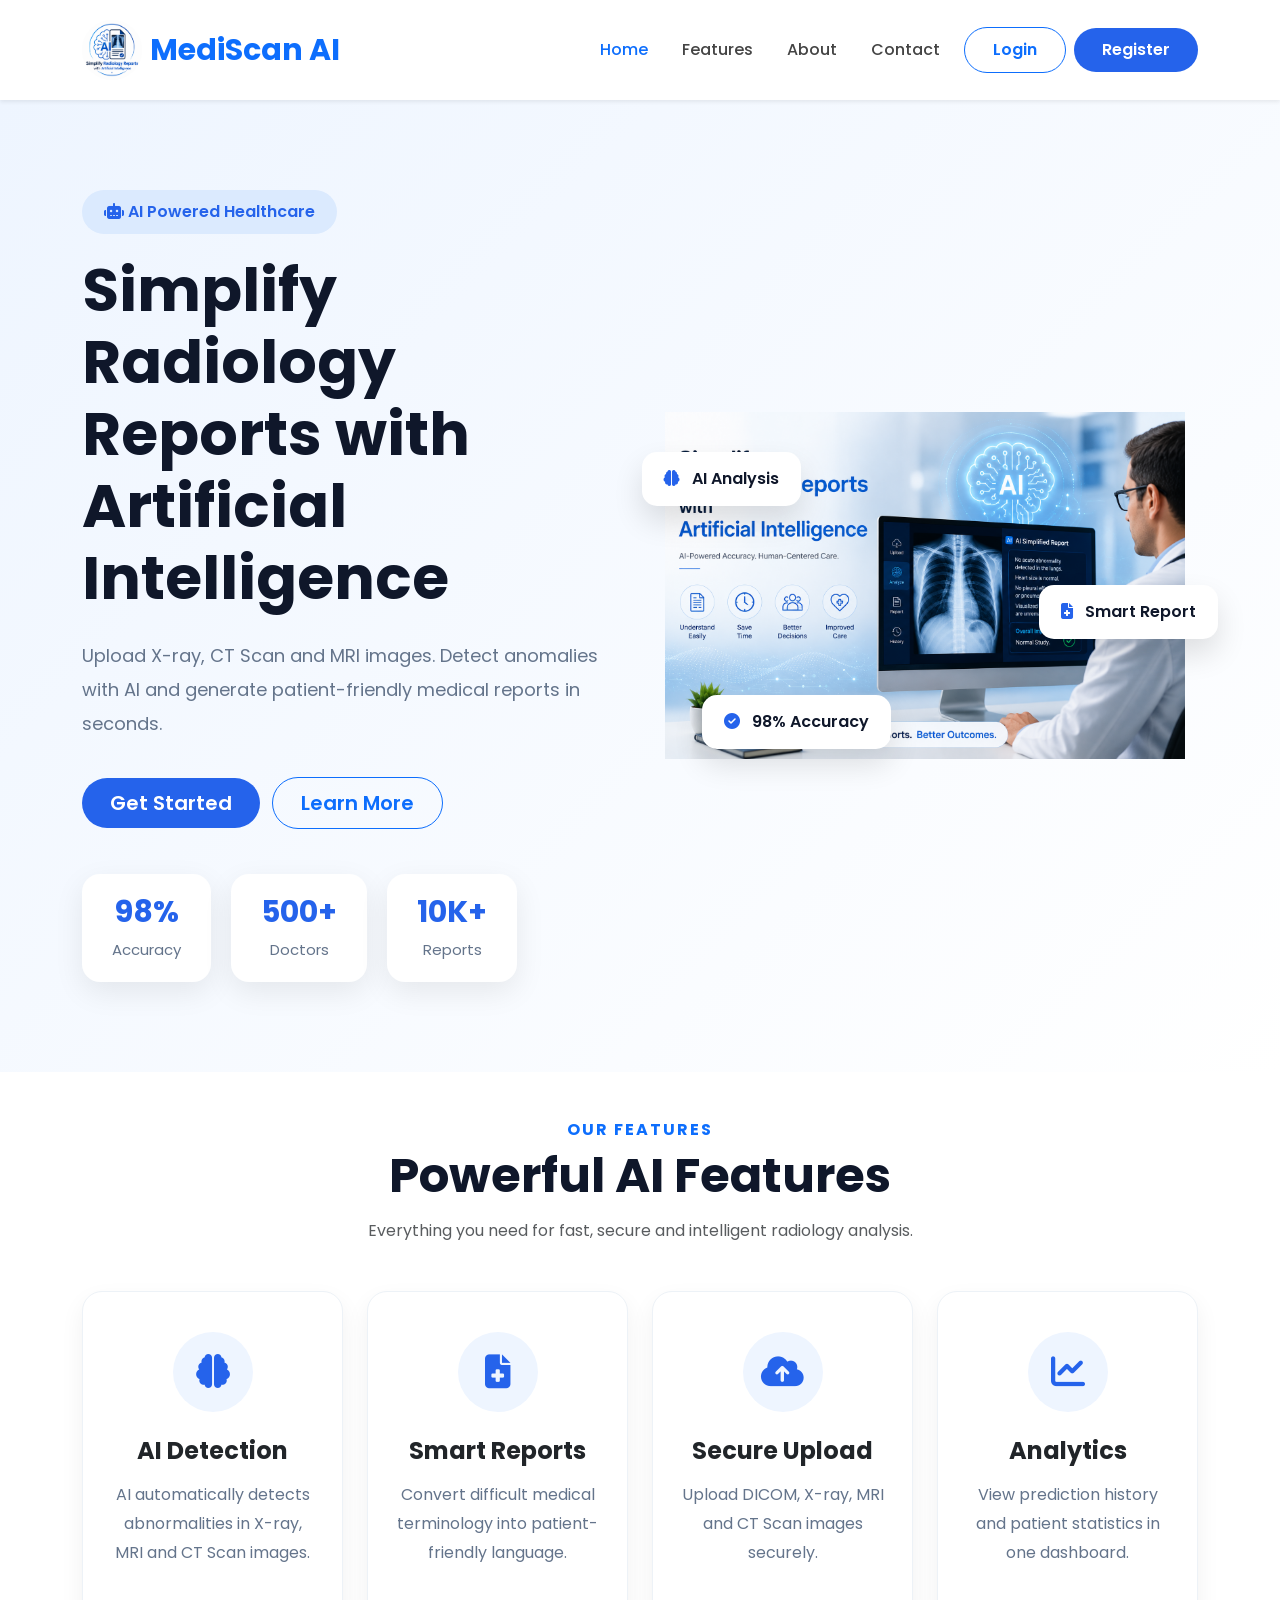
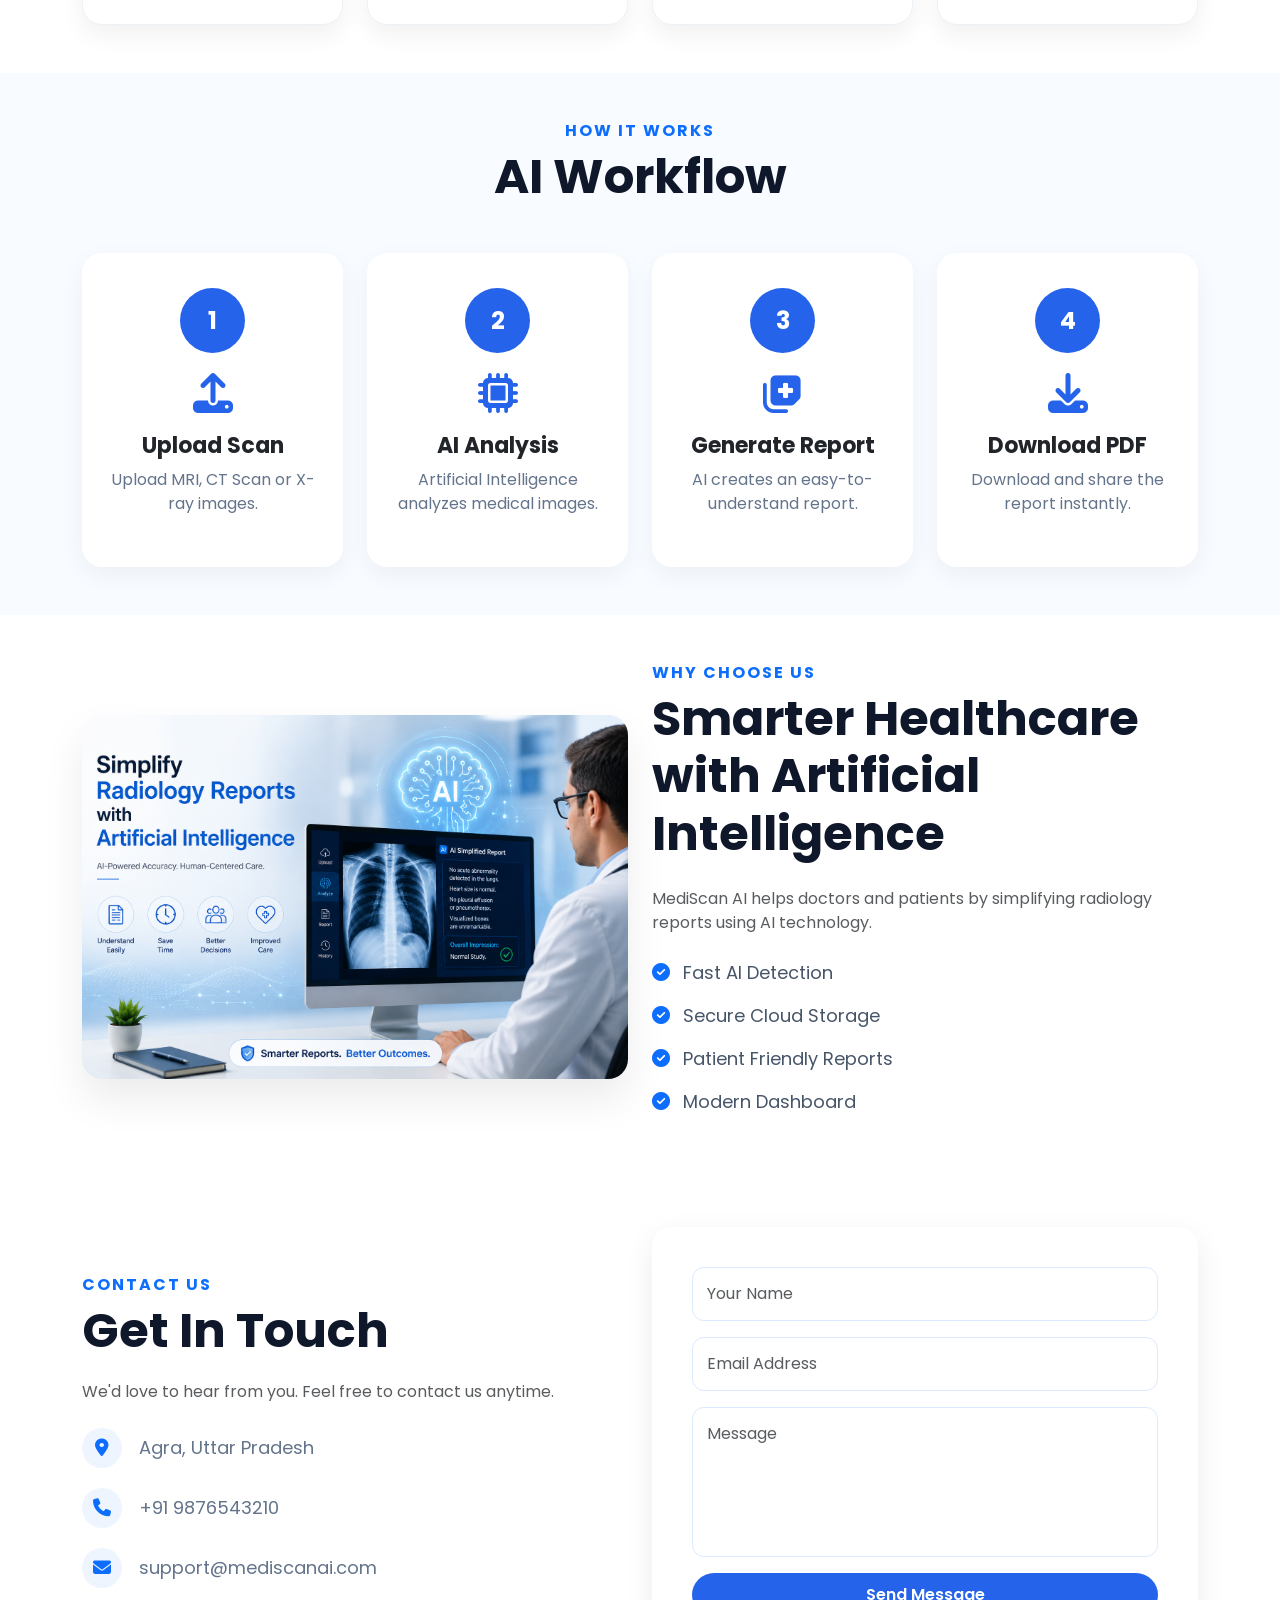
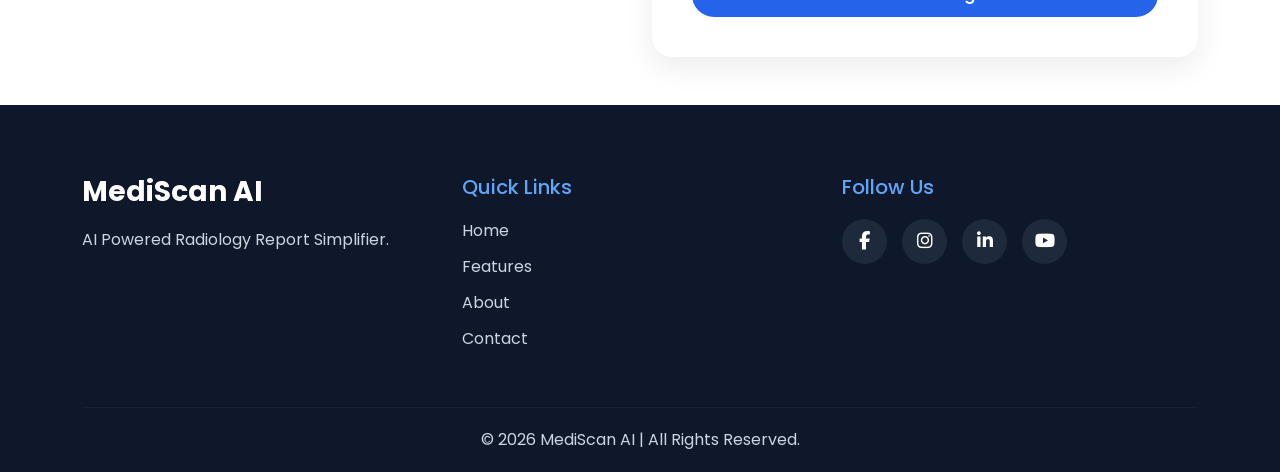
==== commit faf5d081: "AI integration completed" ====
--- a/frontend/templates/index.html
+++ b/frontend/templates/index.html
@@ -3,7 +3,6 @@
   <head>
     <meta charset="UTF-8" />
     <meta name="viewport" content="width=device-width, initial-scale=1.0" />
-<<<<<<< HEAD
     <title>MediScan AI | AI Powered Radiology Report Simplifier</title>
     <!-- Bootstrap -->
     <link
@@ -30,48 +29,6 @@
           <img src="../static/images/logo.png" class="logo me-2" alt="Logo" />
           <span>MediScan AI</span>
         </a>
-=======
-
-    <title>MediScan AI | AI Powered Radiology Report Simplifier</title>
-
-    <!-- Bootstrap -->
-    <link
-      href="https://cdn.jsdelivr.net/npm/bootstrap@5.3.7/dist/css/bootstrap.min.css"
-      rel="stylesheet"
-    />
-    <!-- <link rel="stylesheet" href="../static/bootstrap/css/bootstrap.min.css"> -->
-
-    <!-- Font Awesome -->
-    <link
-      rel="stylesheet"
-      href="https://cdnjs.cloudflare.com/ajax/libs/font-awesome/6.7.2/css/all.min.css"
-    />
-
-    <!-- Google Font -->
-    <link
-      href="https://fonts.googleapis.com/css2?family=Poppins:wght@300;400;500;600;700;800&display=swap"
-      rel="stylesheet"
-    />
-    <!-- <link rel="stylesheet" href="../static/css/theme.css"> -->
-
-    <!-- Custom CSS -->
-    <link rel="stylesheet" href="../static/css/style.css" />
-  </head>
-
-  <body>
-    <!-- ================= NAVBAR ================= -->
-
-    <nav
-      class="navbar navbar-expand-lg navbar-light bg-white shadow-sm sticky-top"
-    >
-      <div class="container">
-        <a class="navbar-brand d-flex align-items-center" href="#">
-          <img src="../static/images/logo.png" class="logo me-2" alt="Logo" />
-
-          <span>MediScan AI</span>
-        </a>
-
->>>>>>> b56bf1d85936dbdc0aa9b0f260a884ea4f178117
         <button
           class="navbar-toggler"
           type="button"
@@ -80,16 +37,11 @@
         >
           <span class="navbar-toggler-icon"></span>
         </button>
-<<<<<<< HEAD
-=======
-
->>>>>>> b56bf1d85936dbdc0aa9b0f260a884ea4f178117
         <div class="collapse navbar-collapse" id="navbar">
           <ul class="navbar-nav ms-auto align-items-lg-center">
             <li class="nav-item">
               <a class="nav-link active" href="#">Home</a>
             </li>
-<<<<<<< HEAD
             <li class="nav-item">
               <a class="nav-link" href="#features">Features</a>
             </li>
@@ -102,25 +54,6 @@
             <li class="nav-item ms-lg-3">
               <a href="login.html" class="btn btn-outline-primary"> Login </a>
             </li>
-=======
-
-            <li class="nav-item">
-              <a class="nav-link" href="#features">Features</a>
-            </li>
-
-            <li class="nav-item">
-              <a class="nav-link" href="#about">About</a>
-            </li>
-
-            <li class="nav-item">
-              <a class="nav-link" href="#contact">Contact</a>
-            </li>
-
-            <li class="nav-item ms-lg-3">
-              <a href="login.html" class="btn btn-outline-primary"> Login </a>
-            </li>
-
->>>>>>> b56bf1d85936dbdc0aa9b0f260a884ea4f178117
             <li class="nav-item ms-lg-2">
               <a href="register.html" class="btn btn-primary"> Register </a>
             </li>
@@ -128,57 +61,29 @@
         </div>
       </div>
     </nav>
-<<<<<<< HEAD
     <!-- ================= HERO ================= -->
-=======
-
-    <!-- ================= HERO ================= -->
-
->>>>>>> b56bf1d85936dbdc0aa9b0f260a884ea4f178117
     <section class="hero">
       <div class="container">
         <div class="row align-items-center">
           <!-- Left Side -->
-<<<<<<< HEAD
           <div class="col-lg-6">
             <span class="hero-badge">
               <i class="fa-solid fa-robot"></i>
               AI Powered Healthcare
             </span>
             <h1>Simplify Radiology Reports with Artificial Intelligence</h1>
-=======
-
-          <div class="col-lg-6">
-            <span class="hero-badge">
-              <i class="fa-solid fa-robot"></i>
-
-              AI Powered Healthcare
-            </span>
-
-            <h1>Simplify Radiology Reports with Artificial Intelligence</h1>
-
->>>>>>> b56bf1d85936dbdc0aa9b0f260a884ea4f178117
             <p>
               Upload X-ray, CT Scan and MRI images. Detect anomalies with AI and
               generate patient-friendly medical reports in seconds.
             </p>
-<<<<<<< HEAD
-=======
-
->>>>>>> b56bf1d85936dbdc0aa9b0f260a884ea4f178117
             <div class="hero-btn">
               <a href="login.html" class="btn btn-primary btn-lg">
                 Get Started
               </a>
-<<<<<<< HEAD
-=======
-
->>>>>>> b56bf1d85936dbdc0aa9b0f260a884ea4f178117
               <a href="#features" class="btn btn-outline-primary btn-lg ms-2">
                 Learn More
               </a>
             </div>
-<<<<<<< HEAD
             <!-- Hero Stats -->
             <div class="hero-stats">
               <div class="stat-card">
@@ -191,43 +96,15 @@
               </div>
               <div class="stat-card">
                 <h3>10K+</h3>
-=======
-
-            <!-- Hero Stats -->
-
-            <div class="hero-stats">
-              <div class="stat-card">
-                <h3>98%</h3>
-
-                <span>Accuracy</span>
-              </div>
-
-              <div class="stat-card">
-                <h3>500+</h3>
-
-                <span>Doctors</span>
-              </div>
-
-              <div class="stat-card">
-                <h3>10K+</h3>
-
->>>>>>> b56bf1d85936dbdc0aa9b0f260a884ea4f178117
                 <span>Reports</span>
               </div>
             </div>
           </div>
-<<<<<<< HEAD
           <!-- Right Side -->
-=======
-
-          <!-- Right Side -->
-
->>>>>>> b56bf1d85936dbdc0aa9b0f260a884ea4f178117
           <div class="col-lg-6">
             <div class="hero-image-box">
               <img
                 src="../static/images/hero.png"
-<<<<<<< HEAD
                 class="img-fluid hero-image"/>
               <!-- Floating Card 1 -->
               <div class="floating-card card-one">
@@ -242,32 +119,6 @@
               <!-- Floating Card 3 -->
               <div class="floating-card card-three">
                 <i class="fa-solid fa-circle-check"></i>
-=======
-                class="img-fluid hero-image"
-              />
-
-              <!-- Floating Card 1 -->
-
-              <div class="floating-card card-one">
-                <i class="fa-solid fa-brain"></i>
-
-                AI Analysis
-              </div>
-
-              <!-- Floating Card 2 -->
-
-              <div class="floating-card card-two">
-                <i class="fa-solid fa-file-medical"></i>
-
-                Smart Report
-              </div>
-
-              <!-- Floating Card 3 -->
-
-              <div class="floating-card card-three">
-                <i class="fa-solid fa-circle-check"></i>
-
->>>>>>> b56bf1d85936dbdc0aa9b0f260a884ea4f178117
                 98% Accuracy
               </div>
             </div>
@@ -275,122 +126,61 @@
         </div>
       </div>
     </section>
-<<<<<<< HEAD
     <!-- ================= FEATURES SECTION ================= -->
-=======
-
-    <!-- ================= FEATURES SECTION ================= -->
-
->>>>>>> b56bf1d85936dbdc0aa9b0f260a884ea4f178117
     <section class="features py-5" id="features">
       <div class="container">
         <div class="text-center mb-5">
           <h6 class="text-primary fw-bold">OUR FEATURES</h6>
-<<<<<<< HEAD
           <h2 class="fw-bold display-5">Powerful AI Features</h2>
-=======
-
-          <h2 class="fw-bold display-5">Powerful AI Features</h2>
-
->>>>>>> b56bf1d85936dbdc0aa9b0f260a884ea4f178117
           <p class="text-muted">
             Everything you need for fast, secure and intelligent radiology
             analysis.
           </p>
         </div>
-<<<<<<< HEAD
         <div class="row g-4">
           <!-- Card 1 -->
-=======
-
-        <div class="row g-4">
-          <!-- Card 1 -->
-
->>>>>>> b56bf1d85936dbdc0aa9b0f260a884ea4f178117
           <div class="col-lg-3 col-md-6">
             <div class="feature-card">
               <div class="feature-icon">
                 <i class="fas fa-brain"></i>
               </div>
-<<<<<<< HEAD
               <h4>AI Detection</h4>
-=======
-
-              <h4>AI Detection</h4>
-
->>>>>>> b56bf1d85936dbdc0aa9b0f260a884ea4f178117
               <p>
                 AI automatically detects abnormalities in X-ray, MRI and CT Scan
                 images.
               </p>
             </div>
           </div>
-<<<<<<< HEAD
           <!-- Card 2 -->
-=======
-
-          <!-- Card 2 -->
-
->>>>>>> b56bf1d85936dbdc0aa9b0f260a884ea4f178117
           <div class="col-lg-3 col-md-6">
             <div class="feature-card">
               <div class="feature-icon">
                 <i class="fas fa-file-medical"></i>
               </div>
-<<<<<<< HEAD
               <h4>Smart Reports</h4>
-=======
-
-              <h4>Smart Reports</h4>
-
->>>>>>> b56bf1d85936dbdc0aa9b0f260a884ea4f178117
               <p>
                 Convert difficult medical terminology into patient-friendly
                 language.
               </p>
             </div>
           </div>
-<<<<<<< HEAD
           <!-- Card 3 -->
-=======
-
-          <!-- Card 3 -->
-
->>>>>>> b56bf1d85936dbdc0aa9b0f260a884ea4f178117
           <div class="col-lg-3 col-md-6">
             <div class="feature-card">
               <div class="feature-icon">
                 <i class="fas fa-cloud-upload-alt"></i>
               </div>
-<<<<<<< HEAD
               <h4>Secure Upload</h4>
               <p>Upload DICOM, X-ray, MRI and CT Scan images securely.</p>
             </div>
           </div>
           <!-- Card 4 -->
-=======
-
-              <h4>Secure Upload</h4>
-
-              <p>Upload DICOM, X-ray, MRI and CT Scan images securely.</p>
-            </div>
-          </div>
-
-          <!-- Card 4 -->
-
->>>>>>> b56bf1d85936dbdc0aa9b0f260a884ea4f178117
           <div class="col-lg-3 col-md-6">
             <div class="feature-card">
               <div class="feature-icon">
                 <i class="fas fa-chart-line"></i>
               </div>
-<<<<<<< HEAD
               <h4>Analytics</h4>
-=======
-
-              <h4>Analytics</h4>
-
->>>>>>> b56bf1d85936dbdc0aa9b0f260a884ea4f178117
               <p>
                 View prediction history and patient statistics in one dashboard.
               </p>
@@ -399,31 +189,17 @@
         </div>
       </div>
     </section>
-<<<<<<< HEAD
     <!-- ================= HOW IT WORKS ================= -->
-=======
-
-    <!-- ================= HOW IT WORKS ================= -->
-
->>>>>>> b56bf1d85936dbdc0aa9b0f260a884ea4f178117
     <section class="process py-5">
       <div class="container">
         <div class="text-center mb-5">
           <h6 class="text-primary fw-bold">HOW IT WORKS</h6>
-<<<<<<< HEAD
           <h2 class="display-5 fw-bold">AI Workflow</h2>
         </div>
-=======
-
-          <h2 class="display-5 fw-bold">AI Workflow</h2>
-        </div>
-
->>>>>>> b56bf1d85936dbdc0aa9b0f260a884ea4f178117
         <div class="row text-center">
           <div class="col-lg-3 col-md-6">
             <div class="step-card">
               <div class="step-number">1</div>
-<<<<<<< HEAD
               <i class="fas fa-upload"></i>
               <h5>Upload Scan</h5>
               <p>Upload MRI, CT Scan or X-ray images.</p>
@@ -450,62 +226,13 @@
               <div class="step-number">4</div>
               <i class="fas fa-download"></i>
               <h5>Download PDF</h5>
-=======
-
-              <i class="fas fa-upload"></i>
-
-              <h5>Upload Scan</h5>
-
-              <p>Upload MRI, CT Scan or X-ray images.</p>
-            </div>
-          </div>
-
-          <div class="col-lg-3 col-md-6">
-            <div class="step-card">
-              <div class="step-number">2</div>
-
-              <i class="fas fa-microchip"></i>
-
-              <h5>AI Analysis</h5>
-
-              <p>Artificial Intelligence analyzes medical images.</p>
-            </div>
-          </div>
-
-          <div class="col-lg-3 col-md-6">
-            <div class="step-card">
-              <div class="step-number">3</div>
-
-              <i class="fas fa-notes-medical"></i>
-
-              <h5>Generate Report</h5>
-
-              <p>AI creates an easy-to-understand report.</p>
-            </div>
-          </div>
-
-          <div class="col-lg-3 col-md-6">
-            <div class="step-card">
-              <div class="step-number">4</div>
-
-              <i class="fas fa-download"></i>
-
-              <h5>Download PDF</h5>
-
->>>>>>> b56bf1d85936dbdc0aa9b0f260a884ea4f178117
               <p>Download and share the report instantly.</p>
             </div>
           </div>
         </div>
       </div>
     </section>
-<<<<<<< HEAD
     <!-- ================= WHY CHOOSE US ================= -->
-=======
-
-    <!-- ================= WHY CHOOSE US ================= -->
-
->>>>>>> b56bf1d85936dbdc0aa9b0f260a884ea4f178117
     <section class="choose py-5" id="about">
       <div class="container">
         <div class="row align-items-center">
@@ -516,55 +243,28 @@
               alt="About"
             />
           </div>
-<<<<<<< HEAD
           <div class="col-lg-6">
             <h6 class="text-primary fw-bold">WHY CHOOSE US</h6>
             <h2 class="display-5 fw-bold mb-4">
               Smarter Healthcare with Artificial Intelligence
             </h2>
-=======
-
-          <div class="col-lg-6">
-            <h6 class="text-primary fw-bold">WHY CHOOSE US</h6>
-
-            <h2 class="display-5 fw-bold mb-4">
-              Smarter Healthcare with Artificial Intelligence
-            </h2>
-
->>>>>>> b56bf1d85936dbdc0aa9b0f260a884ea4f178117
             <p class="text-muted">
               MediScan AI helps doctors and patients by simplifying radiology
               reports using AI technology.
             </p>
-<<<<<<< HEAD
-=======
-
->>>>>>> b56bf1d85936dbdc0aa9b0f260a884ea4f178117
             <ul class="list-unstyled mt-4">
               <li class="mb-3">
                 <i class="fas fa-check-circle text-primary me-2"></i>
                 Fast AI Detection
               </li>
-<<<<<<< HEAD
-=======
-
->>>>>>> b56bf1d85936dbdc0aa9b0f260a884ea4f178117
               <li class="mb-3">
                 <i class="fas fa-check-circle text-primary me-2"></i>
                 Secure Cloud Storage
               </li>
-<<<<<<< HEAD
-=======
-
->>>>>>> b56bf1d85936dbdc0aa9b0f260a884ea4f178117
               <li class="mb-3">
                 <i class="fas fa-check-circle text-primary me-2"></i>
                 Patient Friendly Reports
               </li>
-<<<<<<< HEAD
-=======
-
->>>>>>> b56bf1d85936dbdc0aa9b0f260a884ea4f178117
               <li class="mb-3">
                 <i class="fas fa-check-circle text-primary me-2"></i>
                 Modern Dashboard
@@ -574,138 +274,12 @@
         </div>
       </div>
     </section>
-<<<<<<< HEAD
     <!-- ================= CONTACT ================= -->
-=======
-
-    <!-- part -2 -->
-
-    <!-- ================= COUNTER ================= -->
-
-    <!-- <section class="counter py-5">
-      <div class="container">
-        <div class="row text-center">
-          <div class="col-lg-3 col-md-6">
-            <div class="counter-box">
-              <h2>98%</h2>
-
-              <p>AI Accuracy</p>
-            </div>
-          </div>
-
-          <div class="col-lg-3 col-md-6">
-            <div class="counter-box">
-              <h2>500+</h2>
-
-              <p>Doctors</p>
-            </div>
-          </div>
-
-          <div class="col-lg-3 col-md-6">
-            <div class="counter-box">
-              <h2>10K+</h2>
-
-              <p>Reports</p>
-            </div>
-          </div>
-
-          <div class="col-lg-3 col-md-6">
-            <div class="counter-box">
-              <h2>24/7</h2>
-
-              <p>Support</p>
-            </div>
-          </div>
-        </div>
-      </div>
-    </section> -->
-    <!-- part -2 ending -->
-
-    <!-- part - 3 -->
-
-    <!-- ================= TEAM SECTION ================= -->
-
-    <!-- <section class="team py-5" id="team">
-      <div class="container">
-        <div class="text-center mb-5">
-          <h6 class="text-primary fw-bold">OUR TEAM</h6>
-
-          <h2 class="display-5 fw-bold">Meet Our Experts</h2>
-
-          <p class="text-muted">
-            Dedicated professionals building AI solutions for modern healthcare.
-          </p>
-        </div>
-
-        <div class="row g-4">
-         //  Member 1
-
-          <div class="col-lg-3 col-md-6">
-            <div class="team-card">
-              <img src="../static/images/team1.png" class="img-fluid" />
-
-              <div class="team-content">
-                <h4>Dr. John Smith</h4>
-
-                <p>Radiologist</p>
-              </div>
-            </div>
-          </div>
-
-          // Member 2
-
-          <div class="col-lg-3 col-md-6">
-            <div class="team-card">
-              <img src="../static/images/team2.png" class="img-fluid" />
-
-              <div class="team-content">
-                <h4>Dr. Emily</h4>
-
-                <p>AI Specialist</p>
-              </div>
-            </div>
-          </div>
-
-           // Member 3
-
-          <div class="col-lg-3 col-md-6">
-            <div class="team-card">
-              <img src="../static/images/team3.png" class="img-fluid" />
-
-              <div class="team-content">
-                <h4>Dr. David</h4>
-
-                <p>Medical Analyst</p>
-              </div>
-            </div>
-          </div>
-
-        //  Member 4
-
-          <div class="col-lg-3 col-md-6">
-            <div class="team-card">
-              <img src="../static/images/team4.png" class="img-fluid" />
-
-              <div class="team-content">
-                <h4>Dr. Sophia</h4>
-
-                <p>Healthcare Expert</p>
-              </div>
-            </div>
-          </div>
-        </div>
-      </div>
-    </section>  -->
-
-    <!-- ================= CONTACT ================= -->
-
->>>>>>> b56bf1d85936dbdc0aa9b0f260a884ea4f178117
     <section class="contact py-5" id="contact">
       <div class="container">
         <div class="row align-items-center">
           <div class="col-lg-6">
             <h6 class="text-primary fw-bold">CONTACT US</h6>
-<<<<<<< HEAD
             <h2 class="display-5 fw-bold">Get In Touch</h2>
             <p class="text-muted">
               We'd love to hear from you. Feel free to contact us anytime.
@@ -721,39 +295,10 @@
               </p>
               <p>
                 <i class="fas fa-envelope text-primary"></i>
-=======
-
-            <h2 class="display-5 fw-bold">Get In Touch</h2>
-
-            <p class="text-muted">
-              We'd love to hear from you. Feel free to contact us anytime.
-            </p>
-
-            <div class="contact-info mt-4">
-              <p>
-                <i class="fas fa-map-marker-alt text-primary"></i>
-
-                Agra, Uttar Pradesh
-              </p>
-
-              <p>
-                <i class="fas fa-phone text-primary"></i>
-
-                +91 9876543210
-              </p>
-
-              <p>
-                <i class="fas fa-envelope text-primary"></i>
-
->>>>>>> b56bf1d85936dbdc0aa9b0f260a884ea4f178117
                 support@mediscanai.com
               </p>
             </div>
           </div>
-<<<<<<< HEAD
-=======
-
->>>>>>> b56bf1d85936dbdc0aa9b0f260a884ea4f178117
           <div class="col-lg-6">
             <form>
               <input
@@ -761,47 +306,28 @@
                 class="form-control mb-3"
                 placeholder="Your Name"
               />
-<<<<<<< HEAD
-=======
-
->>>>>>> b56bf1d85936dbdc0aa9b0f260a884ea4f178117
               <input
                 type="email"
                 class="form-control mb-3"
                 placeholder="Email Address"
               />
-<<<<<<< HEAD
-=======
-
->>>>>>> b56bf1d85936dbdc0aa9b0f260a884ea4f178117
               <textarea
                 rows="5"
                 class="form-control mb-3"
                 placeholder="Message"
               ></textarea>
-<<<<<<< HEAD
-=======
-
->>>>>>> b56bf1d85936dbdc0aa9b0f260a884ea4f178117
               <button class="btn btn-primary">Send Message</button>
             </form>
           </div>
         </div>
       </div>
     </section>
-<<<<<<< HEAD
     <!-- ================= FOOTER ================= -->
-=======
-
-    <!-- ================= FOOTER ================= -->
-
->>>>>>> b56bf1d85936dbdc0aa9b0f260a884ea4f178117
     <footer class="footer">
       <div class="container">
         <div class="row">
           <div class="col-lg-4">
             <h3>MediScan AI</h3>
-<<<<<<< HEAD
             <p>AI Powered Radiology Report Simplifier.</p>
           </div>
           <div class="col-lg-4">
@@ -815,70 +341,28 @@
           </div>
           <div class="col-lg-4">
             <h5>Follow Us</h5>
-=======
-
-            <p>AI Powered Radiology Report Simplifier.</p>
-          </div>
-
-          <div class="col-lg-4">
-            <h5>Quick Links</h5>
-
-            <ul>
-              <li><a href="#">Home</a></li>
-
-              <li><a href="#features">Features</a></li>
-
-              <li><a href="#about">About</a></li>
-
-              <li><a href="#contact">Contact</a></li>
-            </ul>
-          </div>
-
-          <div class="col-lg-4">
-            <h5>Follow Us</h5>
-
->>>>>>> b56bf1d85936dbdc0aa9b0f260a884ea4f178117
             <div class="social-icons">
               <a href="#">
                 <i class="fab fa-facebook-f"></i>
               </a>
-<<<<<<< HEAD
               <a href="#">
                 <i class="fab fa-instagram"></i>
               </a>
               <a href="#">
                 <i class="fab fa-linkedin-in"></i>
               </a>
-=======
-
-              <a href="#">
-                <i class="fab fa-instagram"></i>
-              </a>
-
-              <a href="#">
-                <i class="fab fa-linkedin-in"></i>
-              </a>
-
->>>>>>> b56bf1d85936dbdc0aa9b0f260a884ea4f178117
               <a href="#">
                 <i class="fab fa-youtube"></i>
               </a>
             </div>
           </div>
         </div>
-<<<<<<< HEAD
         <hr />
-=======
-
-        <hr />
-
->>>>>>> b56bf1d85936dbdc0aa9b0f260a884ea4f178117
         <p class="text-center mb-0">
           © 2026 MediScan AI | All Rights Reserved.
         </p>
       </div>
     </footer>
-<<<<<<< HEAD
     <!-- part - 3 ending -->
     <!-- Next Section -->
     <script src="../static/js/theme.js"></script>
@@ -887,24 +371,5 @@
     <!-- <script src="../static/bootstrap/js/bootstrap.bundle.min.js"></script> -->
     <!-- Main JS -->
     <script src="../static/js/main.js"></script>
-=======
-
-    <!-- part - 3 ending -->
-
-    <!-- Next Section -->
-
-    <script src="../static/js/theme.js"></script>
-    <!-- Bootstrap JS -->
-    <script src="https://cdn.jsdelivr.net/npm/bootstrap@5.3.7/dist/js/bootstrap.bundle.min.js"></script>
-
-    <!-- <script src="../static/bootstrap/js/bootstrap.bundle.min.js"></script> -->
-
-    <!-- Main JS -->
-
-    <script src="../static/js/main.js"></script>
-
-  
-    
->>>>>>> b56bf1d85936dbdc0aa9b0f260a884ea4f178117
   </body>
 </html>
--- a/frontend/static/css/style.css
+++ b/frontend/static/css/style.css
@@ -1,111 +1,58 @@
-<<<<<<< HEAD
-=======
-
->>>>>>> b56bf1d85936dbdc0aa9b0f260a884ea4f178117
 /* part -1 */
 /*=========================================
         GOOGLE FONT
 =========================================*/
 @import url('https://fonts.googleapis.com/css2?family=Poppins:wght@300;400;500;600;700;800&display=swap');
-<<<<<<< HEAD
 /*=========================================
             RESET
 =========================================*/
-=======
-
-/*=========================================
-            RESET
-=========================================*/
-
->>>>>>> b56bf1d85936dbdc0aa9b0f260a884ea4f178117
 *{
     margin:0;
     padding:0;
     box-sizing:border-box;
     font-family:'Poppins',sans-serif;
 }
-<<<<<<< HEAD
 html{
     scroll-behavior:smooth;
 }
-=======
-
-html{
-    scroll-behavior:smooth;
-}
-
->>>>>>> b56bf1d85936dbdc0aa9b0f260a884ea4f178117
 body{
     background:#f5f9ff;
     overflow-x:hidden;
 }
-<<<<<<< HEAD
 /*=========================================
             NAVBAR
 =========================================*/
-=======
-
-/*=========================================
-            NAVBAR
-=========================================*/
-
->>>>>>> b56bf1d85936dbdc0aa9b0f260a884ea4f178117
 .navbar{
     padding:15px 0;
     transition:.3s;
 }
-<<<<<<< HEAD
-=======
-
->>>>>>> b56bf1d85936dbdc0aa9b0f260a884ea4f178117
 .logo{
     width:60px;
     height:60px;
     border-radius:50%;
 }
-<<<<<<< HEAD
-=======
-
->>>>>>> b56bf1d85936dbdc0aa9b0f260a884ea4f178117
 .navbar-brand span{
     font-size:30px;
     font-weight:700;
     color:#0d6efd;
 }
-<<<<<<< HEAD
-=======
-
->>>>>>> b56bf1d85936dbdc0aa9b0f260a884ea4f178117
 .nav-link{
     margin-left:18px;
     color:#444 !important;
     font-weight:500;
     transition:.3s;
 }
-<<<<<<< HEAD
 .nav-link:hover{
     color:#0d6efd !important;
 }
 .nav-link.active{
     color:#0d6efd !important;
 }
-=======
-
-.nav-link:hover{
-    color:#0d6efd !important;
-}
-
-.nav-link.active{
-    color:#0d6efd !important;
-}
-
->>>>>>> b56bf1d85936dbdc0aa9b0f260a884ea4f178117
 .btn{
     border-radius:40px;
     padding:10px 28px;
     font-weight:600;
 }
-<<<<<<< HEAD
 /*=========================================
             HERO SECTION
 =========================================*/
@@ -288,353 +235,10 @@
     width:100%;
 }
 }
-=======
-
-/*=========================================
-            HERO SECTION
-=========================================*/
-
-.hero{
-
-    padding:90px 0;
-
-    background:linear-gradient(135deg,#eef5ff,#ffffff);
-
-}
-
-.hero-badge{
-
-    display:inline-block;
-
-    padding:10px 22px;
-
-    background:#dbeafe;
-
-    color:#2563eb;
-
-    border-radius:30px;
-
-    font-weight:600;
-
-    margin-bottom:20px;
-
-}
-
-.hero h1{
-
-    font-size:60px;
-
-    font-weight:700;
-
-    line-height:1.2;
-
-    color:#0f172a;
-
-    margin-bottom:25px;
-
-}
-
-.hero p{
-
-    font-size:18px;
-
-    color:#64748b;
-
-    line-height:1.9;
-
-    margin-bottom:35px;
-
-}
-
-.hero-btn{
-
-    margin-bottom:45px;
-
-}
-
-/*=========================================
-        HERO STATS
-=========================================*/
-
-.hero-stats{
-
-    display:flex;
-
-    gap:20px;
-
-    flex-wrap:wrap;
-
-}
-
-.stat-card{
-
-    background:#fff;
-
-    padding:20px 30px;
-
-    border-radius:18px;
-
-    box-shadow:0 10px 30px rgba(0,0,0,.08);
-
-    text-align:center;
-
-    transition:.3s;
-
-}
-
-.stat-card:hover{
-
-    transform:translateY(-8px);
-
-}
-
-.stat-card h3{
-
-    color:#2563eb;
-
-    font-size:30px;
-
-    font-weight:700;
-
-}
-
-.stat-card span{
-
-    color:#64748b;
-
-    font-size:15px;
-
-}
-
-/*=========================================
-        HERO IMAGE
-=========================================*/
-
-.hero-image-box{
-
-    position:relative;
-
-    text-align:center;
-
-}
-
-.hero-image{
-
-    width:100%;
-
-    max-width:520px;
-
-    animation:float 4s ease-in-out infinite;
-
-}
-
-/*=========================================
-        FLOATING CARDS
-=========================================*/
-
-.floating-card{
-
-    position:absolute;
-
-    background:#fff;
-
-    padding:15px 22px;
-
-    border-radius:15px;
-
-    box-shadow:0 15px 30px rgba(0,0,0,.12);
-
-    font-weight:600;
-
-    color:#0f172a;
-
-    animation:floatCard 3s ease-in-out infinite;
-
-}
-
-.floating-card i{
-
-    color:#2563eb;
-
-    margin-right:8px;
-
-}
-
-.card-one{
-
-    top:40px;
-
-    left:-10px;
-
-}
-
-.card-two{
-
-    bottom:120px;
-
-    right:-20px;
-
-}
-
-.card-three{
-
-    bottom:10px;
-
-    left:50px;
-
-}
-
-/*=========================================
-            ANIMATION
-=========================================*/
-
-@keyframes float{
-
-    0%{
-        transform:translateY(0);
-    }
-
-    50%{
-        transform:translateY(-18px);
-    }
-
-    100%{
-        transform:translateY(0);
-    }
-
-}
-
-@keyframes floatCard{
-
-    0%{
-        transform:translateY(0);
-    }
-
-    50%{
-        transform:translateY(-10px);
-    }
-
-    100%{
-        transform:translateY(0);
-    }
-
-}
-
-/*=========================================
-        BUTTON EFFECT
-=========================================*/
-
-.btn-primary{
-
-    background:#2563eb;
-
-    border:none;
-
-}
-
-.btn-primary:hover{
-
-    background:#1d4ed8;
-
-    transform:translateY(-3px);
-
-    box-shadow:0 10px 25px rgba(37,99,235,.35);
-
-}
-
-.btn-outline-primary:hover{
-
-    transform:translateY(-3px);
-
-}
-
-/*=========================================
-        RESPONSIVE
-=========================================*/
-
-@media(max-width:991px){
-
-.hero{
-
-    text-align:center;
-
-}
-
-.hero h1{
-
-    font-size:42px;
-
-}
-
-.hero-image{
-
-    margin-top:50px;
-
-}
-
-.hero-stats{
-
-    justify-content:center;
-
-}
-
-.floating-card{
-
-    display:none;
-
-}
-
-}
-
-@media(max-width:576px){
-
-.hero{
-
-    padding:60px 0;
-
-}
-
-.hero h1{
-
-    font-size:32px;
-
-}
-
-.hero p{
-
-    font-size:16px;
-
-}
-
-.btn{
-
-    width:100%;
-
-    margin-bottom:15px;
-
-}
-
-.hero-stats{
-
-    flex-direction:column;
-
-}
-
-.stat-card{
-
-    width:100%;
-
-}
-
-}
-
-
->>>>>>> b56bf1d85936dbdc0aa9b0f260a884ea4f178117
  /* part - 2 */
 /*=========================================
         FEATURES SECTION
 =========================================*/
-<<<<<<< HEAD
 .features{
     padding:100px 0;
     background:#ffffff;
@@ -878,487 +482,10 @@
 }
 }
 /* part -2 ending */
-=======
-
-.features{
-
-    padding:100px 0;
-
-    background:#ffffff;
-
-}
-
-.feature-card{
-
-    background:#ffffff;
-
-    padding:40px 25px;
-
-    border-radius:20px;
-
-    text-align:center;
-
-    transition:.4s;
-
-    box-shadow:0 10px 25px rgba(0,0,0,.06);
-
-    border:1px solid #edf2f7;
-
-    height:100%;
-
-}
-
-.feature-card:hover{
-
-    transform:translateY(-12px);
-
-    box-shadow:0 20px 40px rgba(37,99,235,.15);
-
-}
-
-.feature-icon{
-
-    width:80px;
-
-    height:80px;
-
-    margin:auto;
-
-    margin-bottom:25px;
-
-    background:#eef5ff;
-
-    color:#2563eb;
-
-    border-radius:50%;
-
-    display:flex;
-
-    justify-content:center;
-
-    align-items:center;
-
-    font-size:34px;
-
-    transition:.4s;
-
-}
-
-.feature-card:hover .feature-icon{
-
-    background:#2563eb;
-
-    color:#fff;
-
-}
-
-.feature-card h4{
-
-    font-size:24px;
-
-    font-weight:700;
-
-    margin-bottom:15px;
-
-}
-
-.feature-card p{
-
-    color:#64748b;
-
-    line-height:1.8;
-
-}
-
-/*=========================================
-        HOW IT WORKS
-=========================================*/
-
-.process{
-
-    background:#f8fbff;
-
-    padding:100px 0;
-
-}
-
-.step-card{
-
-    background:#fff;
-
-    padding:35px 25px;
-
-    border-radius:20px;
-
-    transition:.4s;
-
-    box-shadow:0 8px 25px rgba(0,0,0,.05);
-
-    height:100%;
-
-}
-
-.step-card:hover{
-
-    transform:translateY(-10px);
-
-}
-
-.step-number{
-
-    width:65px;
-
-    height:65px;
-
-    border-radius:50%;
-
-    background:#2563eb;
-
-    color:white;
-
-    font-size:24px;
-
-    font-weight:700;
-
-    display:flex;
-
-    justify-content:center;
-
-    align-items:center;
-
-    margin:auto;
-
-    margin-bottom:20px;
-
-}
-
-.step-card i{
-
-    font-size:40px;
-
-    color:#2563eb;
-
-    margin-bottom:20px;
-
-}
-
-.step-card h5{
-
-    font-size:22px;
-
-    font-weight:700;
-
-}
-
-.step-card p{
-
-    color:#64748b;
-
-}
-
-/*=========================================
-        WHY CHOOSE US
-=========================================*/
-
-.choose{
-
-    padding:100px 0;
-
-    background:#fff;
-
-}
-
-.choose img{
-
-    border-radius:20px;
-
-    box-shadow:0 20px 40px rgba(0,0,0,.08);
-
-}
-
-.choose h2{
-
-    color:#0f172a;
-
-}
-
-.choose ul li{
-
-    font-size:18px;
-
-    color:#475569;
-
-}
-
-/*=========================================
-        COUNTER
-=========================================*/
-
-.counter{
-
-    padding:80px 0;
-
-    background:linear-gradient(135deg,#2563eb,#1e40af);
-
-}
-
-.counter-box{
-
-    color:#fff;
-
-    text-align:center;
-
-}
-
-.counter-box h2{
-
-    font-size:48px;
-
-    font-weight:700;
-
-}
-
-.counter-box p{
-
-    font-size:18px;
-
-    margin-top:10px;
-
-}
-
-/*=========================================
-        SECTION TITLE
-=========================================*/
-
-section h6{
-
-    letter-spacing:2px;
-
-    text-transform:uppercase;
-
-}
-
-section h2{
-
-    color:#0f172a;
-
-    margin-bottom:15px;
-
-}
-
-section p{
-
-    color:#64748b;
-
-}
-
-/*=========================================
-        RESPONSIVE
-=========================================*/
-
-@media(max-width:991px){
-
-.feature-card,
-.step-card{
-
-    margin-bottom:30px;
-
-}
-
-.choose{
-
-    text-align:center;
-
-}
-
-.choose img{
-
-    margin-bottom:40px;
-
-}
-
-.counter-box{
-
-    margin-bottom:30px;
-
-}
-
-}
-
-@media(max-width:576px){
-
-.feature-card{
-
-    padding:30px 20px;
-
-}
-
-.step-card{
-
-    padding:30px 20px;
-
-}
-
-.counter-box h2{
-
-    font-size:36px;
-
-}
-
-}
-
-
-/* Mobile views */
-
-/*=========================================
-        MOBILE VIEW
-=========================================*/
-
-@media (max-width:768px){
-
-/* Navbar */
-
-.navbar-brand span{
-
-    font-size:22px;
-
-}
-
-.logo{
-
-    width:45px;
-    height:45px;
-
-}
-
-.navbar-nav{
-
-    text-align:center;
-
-}
-
-.nav-item{
-
-    margin:10px 0;
-
-}
-
-/* Hero */
-
-.hero{
-
-    padding:60px 0;
-
-    text-align:center;
-
-}
-
-.hero h1{
-
-    font-size:34px;
-
-}
-
-.hero p{
-
-    font-size:16px;
-
-}
-
-.hero-btn{
-
-    display:flex;
-
-    flex-direction:column;
-
-    gap:15px;
-
-}
-
-.hero-btn .btn{
-
-    width:100%;
-
-}
-
-.hero-image{
-
-    margin-top:40px;
-
-    max-width:330px;
-
-}
-
-.floating-card{
-
-    display:none;
-
-}
-
-/* Hero Stats */
-
-.hero-stats{
-
-    flex-direction:column;
-
-    align-items:center;
-
-}
-
-.stat-card{
-
-    width:90%;
-
-}
-
-/* Features */
-
-.feature-card{
-
-    margin-bottom:25px;
-
-}
-
-/* Process */
-
-.step-card{
-
-    margin-bottom:25px;
-
-}
-
-/* About */
-
-.choose{
-
-    text-align:center;
-
-}
-
-.choose img{
-
-    margin-bottom:30px;
-
-}
-
-/* Counter */
-
-.counter-box{
-
-    margin-bottom:30px;
-
-}
-
-}
-
-/* part -2 ending */
-
->>>>>>> b56bf1d85936dbdc0aa9b0f260a884ea4f178117
 /* part - 3 */
 /*=========================================
             TEAM SECTION
 =========================================*/
-<<<<<<< HEAD
 .team{
     padding:100px 0;
     background:#f8fbff;
@@ -1551,389 +678,4 @@
     width:40px;
     height:40px;
 }
-=======
-
-.team{
-
-    padding:100px 0;
-
-    background:#f8fbff;
-
-}
-
-.team-card{
-
-    background:#fff;
-
-    border-radius:20px;
-
-    overflow:hidden;
-
-    box-shadow:0 10px 25px rgba(0,0,0,.08);
-
-    transition:.4s;
-
-    text-align:center;
-
-    height:100%;
-
-}
-
-.team-card:hover{
-
-    transform:translateY(-12px);
-
-    box-shadow:0 20px 40px rgba(37,99,235,.18);
-
-}
-
-.team-card img{
-
-    width:100%;
-
-    height:320px;
-
-    object-fit:cover;
-
-}
-
-.team-content{
-
-    padding:25px;
-
-}
-
-.team-content h4{
-
-    font-size:24px;
-
-    font-weight:700;
-
-    color:#0f172a;
-
-}
-
-.team-content p{
-
-    color:#2563eb;
-
-    font-weight:500;
-
-}
-
-
-/*=========================================
-            CONTACT
-=========================================*/
-
-.contact{
-
-    padding:100px 0;
-
-    background:#ffffff;
-
-}
-
-.contact h2{
-
-    margin-bottom:20px;
-
-}
-
-.contact-info p{
-
-    font-size:18px;
-
-    margin-bottom:20px;
-
-}
-
-.contact-info i{
-
-    width:40px;
-
-    height:40px;
-
-    background:#eef5ff;
-
-    color:#2563eb;
-
-    border-radius:50%;
-
-    text-align:center;
-
-    line-height:40px;
-
-    margin-right:12px;
-
-}
-
-.contact form{
-
-    background:#fff;
-
-    padding:40px;
-
-    border-radius:20px;
-
-    box-shadow:0 10px 30px rgba(0,0,0,.08);
-
-}
-
-.contact .form-control{
-
-    border-radius:12px;
-
-    padding:14px;
-
-    border:1px solid #dbeafe;
-
-}
-
-.contact .form-control:focus{
-
-    border-color:#2563eb;
-
-    box-shadow:0 0 10px rgba(37,99,235,.15);
-
-}
-
-.contact textarea{
-
-    resize:none;
-
-}
-
-.contact button{
-
-    width:100%;
-
-}
-
-
-/*=========================================
-            FOOTER
-=========================================*/
-
-.footer{
-
-    background:#0f172a;
-
-    color:#fff;
-
-    padding:70px 0 20px;
-
-}
-
-.footer h3{
-
-    font-weight:700;
-
-    margin-bottom:20px;
-
-}
-
-.footer h5{
-
-    margin-bottom:20px;
-
-    color:#60a5fa;
-
-}
-
-.footer p{
-
-    color:#cbd5e1;
-
-}
-
-.footer ul{
-
-    list-style:none;
-
-    padding:0;
-
-}
-
-.footer ul li{
-
-    margin-bottom:12px;
-
-}
-
-.footer ul li a{
-
-    color:#cbd5e1;
-
-    text-decoration:none;
-
-    transition:.3s;
-
-}
-
-.footer ul li a:hover{
-
-    color:#60a5fa;
-
-    padding-left:8px;
-
-}
-
-.social-icons{
-
-    display:flex;
-
-    gap:15px;
-
-}
-
-.social-icons a{
-
-    width:45px;
-
-    height:45px;
-
-    background:#1e293b;
-
-    border-radius:50%;
-
-    display:flex;
-
-    justify-content:center;
-
-    align-items:center;
-
-    color:#fff;
-
-    text-decoration:none;
-
-    transition:.3s;
-
-    font-size:18px;
-
-}
-
-.social-icons a:hover{
-
-    background:#2563eb;
-
-    transform:translateY(-6px);
-
-}
-
-.footer hr{
-
-    border-color:#334155;
-
-    margin:40px 0 20px;
-
-}
-
-
-/*=========================================
-            RESPONSIVE
-=========================================*/
-
-@media(max-width:991px){
-
-.team-card{
-
-    margin-bottom:30px;
-
-}
-
-.contact{
-
-    text-align:center;
-
-}
-
-.contact-info{
-
-    margin-bottom:40px;
-
-}
-
-.contact form{
-
-    padding:30px;
-
-}
-
-.footer{
-
-    text-align:center;
-
-}
-
-.social-icons{
-
-    justify-content:center;
-
-    margin-top:20px;
-
-}
-
-.footer .col-lg-4{
-
-    margin-bottom:35px;
-
-}
-
-}
-
-
-@media(max-width:576px){
-
-.team{
-
-    padding:70px 0;
-
-}
-
-.team-card img{
-
-    height:260px;
-
-}
-
-.contact{
-
-    padding:70px 0;
-
-}
-
-.contact form{
-
-    padding:25px;
-
-}
-
-.footer{
-
-    padding:50px 0 20px;
-
-}
-
-.footer h3{
-
-    font-size:28px;
-
-}
-
-.footer h5{
-
-    font-size:20px;
-
-}
-
-.social-icons a{
-
-    width:40px;
-
-    height:40px;
-
-}
-
->>>>>>> b56bf1d85936dbdc0aa9b0f260a884ea4f178117
-}
+}
